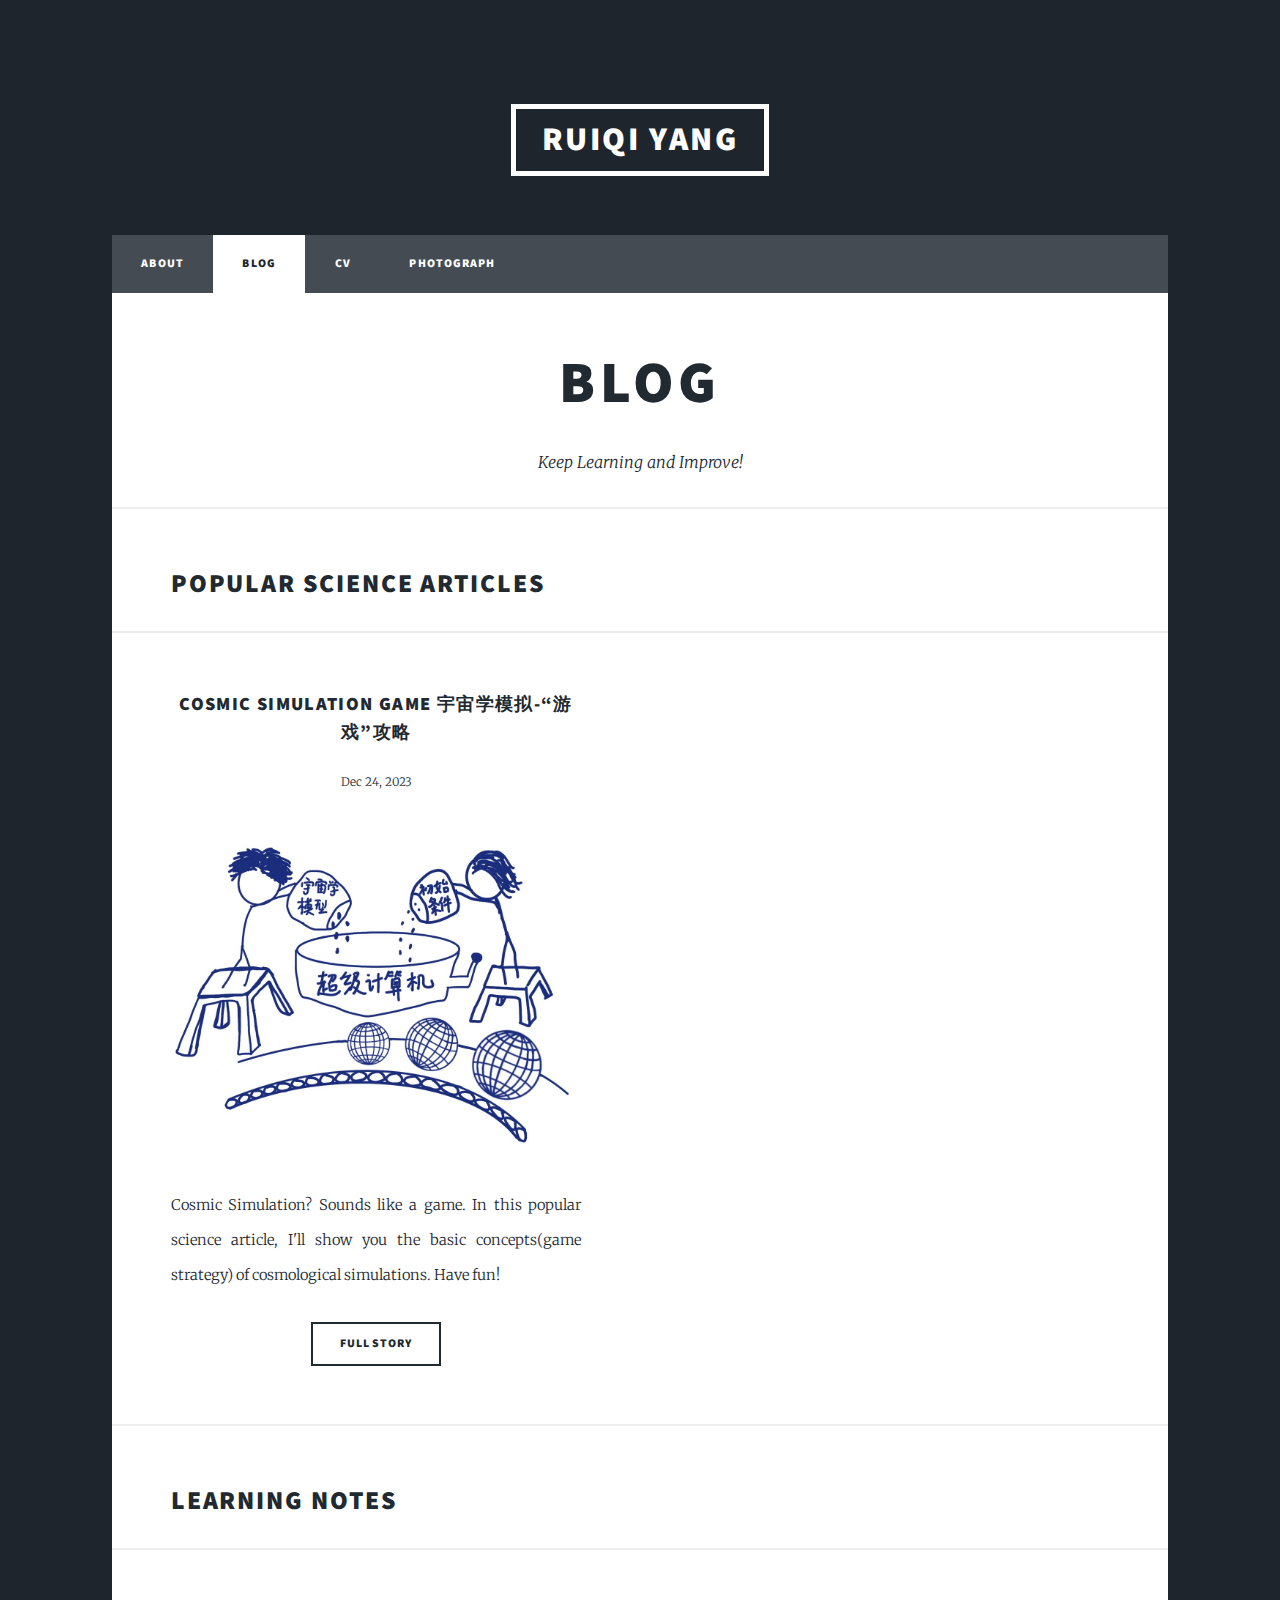
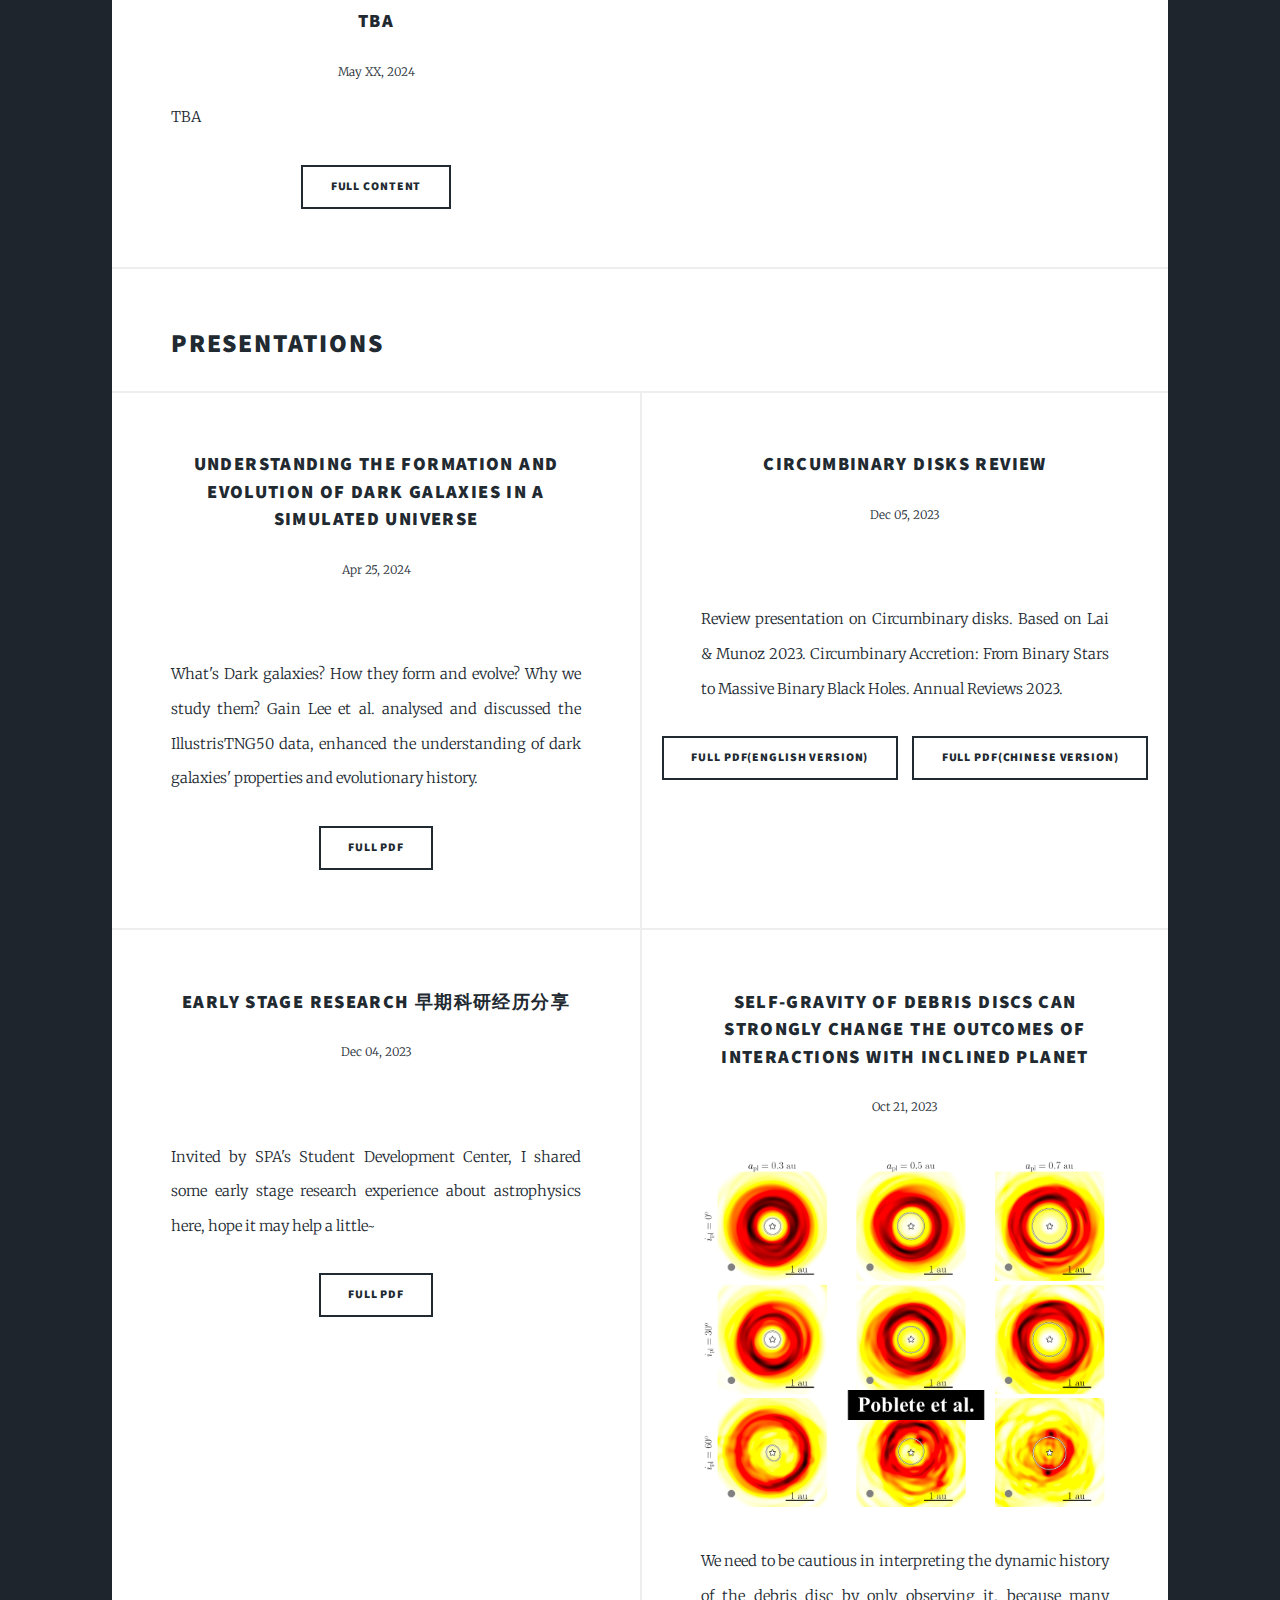
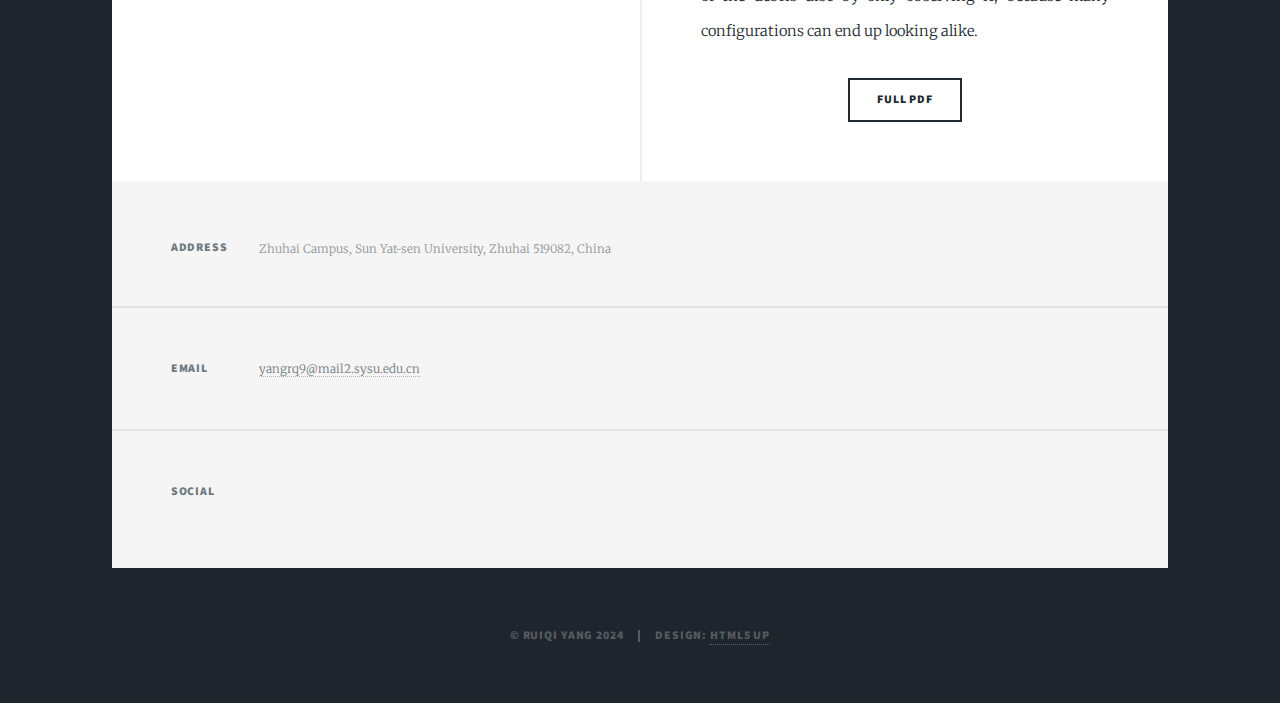
==== blog/blog.html @ 06afd593 "ok" ====
<!DOCTYPE HTML>
<!--
	Massively by HTML5 UP
	html5up.net | @ajlkn
	Free for personal and commercial use under the CCA 3.0 license (html5up.net/license)
-->
<html>
	<head>
		<title>Blog - Ruiqi Yang</title>
		<meta charset="utf-8" />
		<meta name="viewport" content="width=device-width, initial-scale=1, user-scalable=no" />
		<link rel="stylesheet" href="../assets/css/main.css" />
		<noscript><link rel="stylesheet" href="../assets/css/noscript.css" /></noscript>
	</head>
	<body class="is-preload">

		<!-- Wrapper -->
			<div id="wrapper">

				<!-- Header -->
					<header id="header">
						<a href="../index.html" class="logo">Ruiqi Yang</a>
					</header>

				<!-- Nav -->
					<nav id="nav">
						<ul class="links">
							<li><a href="../index.html">About</a></li>
							<li class="active"><a href="../blog/blog.html">Blog</a></li>
							<li><a href="../CV/cv.html">CV</a></li>
							<li><a href="../Photograph/photograph.html">Photograph</a></li>
						</ul>
						<ul class="icons">
							<li><a href="mailto:yangrq9@mail2.sysu.edu.cn" class="icon brands"><span class="label">E-Mail</span><i class="far fa-envelope"></i></a></li>
							<li><a href="https://github.com/0RuiqiYang0" class="icon brands fa-github"><span class="label">GitHub</span></a></li>
						</ul>
					</nav>

				<!-- Main -->
					<div id="main">
						<!-- Post -->
							<header class="major">
								<h1>Blog</h1>
								<p>Keep Learning and Improve!</p>
							</header>

							<h2>Popular Science Articles</h2>
							<section class="posts">
								<article>
									<header>
										<h3><a href="Cosmic_simulation_game/cosmic_simulation_game.html">Cosmic Simulation Game 宇宙学模拟-“游戏”攻略</a></h3>
										<span class="date">Dec 24, 2023</span>
									</header>
									<a href="Cosmic_simulation_game/cosmic_simulation_game.html" class="image fit"><img src="../images/Galaxy.jpg" alt="" /></a>
									<p>Cosmic Simulation? Sounds like a game. In this popular science article, I'll show you the basic concepts(game strategy) of cosmological simulations. Have fun!</p>
									<ul class="actions special">
										<li><a href="Cosmic_simulation_game/cosmic_simulation_game.html" class="button">Full Story</a></li>
									</ul>
								</article>
							</section>

							<h2>Learning notes</h2>
								<section class="posts">
									<article>
										<header>
											<h3><a href="#">TBA</a></h3>
											<span class="date">May XX, 2024</span>
										</header>
<!--										<a href="#" class="image fit"><img src="../images/Galaxy.jpg" alt="" /></a>-->
										<p>TBA</p>
										<ul class="actions special">
											<li><a href="#" class="button">Full Content</a></li>
										</ul>
									</article>
								</section>

							<h2>Presentations</h2>
							<section class="posts">

								<article>
									<header>
										<h3><a href="Understanding_DG_in_simulation/Understanding the Formation and Evolution of
										 Dark Galaxies in a Simulated Universe.pdf">Understanding the Formation and Evolution of
										 Dark Galaxies in a Simulated Universe</a></h3>
										<span class="date">Apr 25, 2024</span>
									</header>
									<a href="Understanding_DG_in_simulation/Understanding the Formation and Evolution of
										 Dark Galaxies in a Simulated Universe.pdf" class="image fit"><img src="Understanding_DG_in_simulation/TNG50.jpg" alt="" /></a>
									<p>What's Dark galaxies? How they form and evolve? Why we study them? Gain Lee et al. analysed and discussed the IllustrisTNG50 data,
										enhanced the understanding of dark galaxies' properties and evolutionary history.</p>
									<ul class="actions special">
										<li><a href="Understanding_DG_in_simulation/Understanding the Formation and Evolution of
										 Dark Galaxies in a Simulated Universe.pdf" class="button">Full PDF</a></li>
									</ul>
								</article>

								<article>
									<header>
										<h3><a href="CBD_review/CBD_EN.pdf">Circumbinary disks review</a></h3>
										<span class="date">Dec 05, 2023</span>
									</header>
									<a href="CBD_review/CBD_EN.pdf" class="image fit"><img src="CBD_review/Lai_1.jpg" alt="" /></a>
									<p>Review presentation on Circumbinary disks. Based on Lai & Munoz 2023. Circumbinary Accretion:
										From Binary Stars to Massive Binary Black Holes. Annual Reviews 2023.</p>
									<ul class="actions special">
										<li><a href="CBD_review/CBD_EN.pdf" class="button">Full PDF(English version)</a></li>
										<li><a href="CBD_review/CBD_CN.pdf" class="button">Full PDF(Chinese version)</a></li>
									</ul>
								</article>

								<article>
									<header>
										<h3><a href="Early_stage_research/Early_stage_Research_CN.pdf">Early Stage Research 早期科研经历分享</a></h3>
										<span class="date">Dec 04, 2023</span>
									</header>
									<a href="Early_stage_research/Early_stage_Research_CN.pdf" class="image fit"><img src="../images/early_stage.jpg" alt="" /></a>
									<p>Invited by SPA's Student Development Center, I shared some early stage research experience about astrophysics here, hope it may help a little~</p>
									<ul class="actions special">
										<li><a href="Early_stage_research/Early_stage_Research_CN.pdf" class="button">Full PDF</a></li>
									</ul>
								</article>

								<article>
									<header>
										<h3><a href="Self_gravity_debris_disk/Self_gravity_debris_disk_Presentation.pdf">Self-gravity of debris discs can strongly change the outcomes of interactions with inclined planet</a></h3>
										<span class="date">Oct 21, 2023</span>
									</header>
									<a href="Self_gravity_debris_disk/Self_gravity_debris_disk_Presentation.pdf" class="image fit"><img src="../images/self_gravity.jpg" alt="" /></a>
									<p>We need to be cautious in interpreting the dynamic history of the debris disc by only observing it, because many configurations can end up looking alike.</p>
									<ul class="actions special">
										<li><a href="Self_gravity_debris_disk/Self_gravity_debris_disk_Presentation.pdf" class="button">Full PDF</a></li>
									</ul>
								</article>
							</section>
					</div>

				<!-- Footer -->
					<footer id="footer">
						<section class="split contact">
							<section class="alt">
								<h3>Address</h3>
								<p>Zhuhai Campus, Sun Yat-sen University, Zhuhai 519082, China</p>
							</section>
							<section>
								<h3>Email</h3>
								<p><a href="mailto:yangrq9@mail2.sysu.edu.cn">yangrq9@mail2.sysu.edu.cn</a></p>
							</section>
							<section>
								<h3>Social</h3>
								<ul class="icons alt">
									<li><a href="https://github.com/0RuiqiYang0" class="icon brands alt fa-github"><span class="label">GitHub</span></a></li>
								</ul>
							</section>
						</section>
					</footer>

				<!-- Copyright -->
					<div id="copyright">
						<ul><li>&copy; Ruiqi Yang 2024</li><li>Design: <a href="https://html5up.net">HTML5 UP</a></li></ul>
					</div>

			</div>

		<!-- Scripts -->
			<script src="../assets/js/jquery.min.js"></script>
			<script src="../assets/js/jquery.scrollex.min.js"></script>
			<script src="../assets/js/jquery.scrolly.min.js"></script>
			<script src="../assets/js/browser.min.js"></script>
			<script src="../assets/js/breakpoints.min.js"></script>
			<script src="../assets/js/util.js"></script>
			<script src="../assets/js/main.js"></script>

	</body>
</html>
---- assets/css/main.css ----
@import url(fontawesome-all.min.css);
@import url("https://fonts.googleapis.com/css?family=Merriweather:300,700,300italic,700italic|Source+Sans+Pro:900");

/*
	Massively by HTML5 UP
	html5up.net | @ajlkn
	Free for personal and commercial use under the CCA 3.0 license (html5up.net/license)
*/

html, body, div, span, applet, object,
iframe, h1, h2, h3, h4, h5, h6, p, blockquote,
pre, a, abbr, acronym, address, big, cite,
code, del, dfn, em, img, ins, kbd, q, s, samp,
small, strike, strong, sub, sup, tt, var, b,
u, i, center, dl, dt, dd, ol, ul, li, fieldset,
form, label, legend, table, caption, tbody,
tfoot, thead, tr, th, td, article, aside,
canvas, details, embed, figure, figcaption,
footer, header, hgroup, menu, nav, output, ruby,
section, summary, time, mark, audio, video {
	margin: 0;
	padding: 0;
	border: 0;
	font-size: 100%;
	font: inherit;
	vertical-align: baseline;}

article, aside, details, figcaption, figure,
footer, header, hgroup, menu, nav, section {
	display: block;}

body {
	line-height: 1;
}

ol, ul {
	list-style: none;
}

blockquote, q {
	quotes: none;
}

	blockquote:before, blockquote:after, q:before, q:after {
		content: '';
		content: none;
	}

table {
	border-collapse: collapse;
	border-spacing: 0;
}

body {
	-webkit-text-size-adjust: none;
}

mark {
	background-color: transparent;
	color: inherit;
}

input::-moz-focus-inner {
	border: 0;
	padding: 0;
}

input, select, textarea {
	-moz-appearance: none;
	-webkit-appearance: none;
	-ms-appearance: none;
	appearance: none;
}

/* Basic */

	@-ms-viewport {
		width: device-width;
	}

	body {
		-ms-overflow-style: scrollbar;
	}

	@media screen and (max-width: 480px) {

		html, body {
			min-width: 320px;
		}

	}

	html {
		box-sizing: border-box;
	}

	*, *:before, *:after {
		box-sizing: inherit;
	}

	body {
		background-color: #1e252d;
	}

		body.is-preload *, body.is-preload *:before, body.is-preload *:after {
			-moz-animation: none !important;
			-webkit-animation: none !important;
			-ms-animation: none !important;
			animation: none !important;
			-moz-transition: none !important;
			-webkit-transition: none !important;
			-ms-transition: none !important;
			transition: none !important;
		}

/* Type */

	html {
		font-size: 16pt;
	}

		@media screen and (max-width: 1680px) {

			html {
				font-size: 12pt;
			}

		}

		@media screen and (max-width: 1280px) {

			html {
				font-size: 11pt;
			}

		}

		@media screen and (max-width: 360px) {

			html {
				font-size: 10pt;
			}

		}

	body {
		color: #212931;
	}

	body, input, select, textarea {
		font-family: "Merriweather", Georgia, serif;
		font-weight: 300;
		font-size: 1rem;
		line-height: 2.375;
	}

	a {
		-moz-transition: color 0.2s ease-in-out, background-color 0.2s ease-in-out, border-color 0.2s ease-in-out, box-shadow 0.2s ease-in-out;
		-webkit-transition: color 0.2s ease-in-out, background-color 0.2s ease-in-out, border-color 0.2s ease-in-out, box-shadow 0.2s ease-in-out;
		-ms-transition: color 0.2s ease-in-out, background-color 0.2s ease-in-out, border-color 0.2s ease-in-out, box-shadow 0.2s ease-in-out;
		transition: color 0.2s ease-in-out, background-color 0.2s ease-in-out, border-color 0.2s ease-in-out, box-shadow 0.2s ease-in-out;
		border-bottom: dotted 1px;
		text-decoration: none;
	}

		a:hover {
			border-bottom-color: transparent;
		}

	strong, b {
		font-weight: 600;
	}

	em, i {
		font-style: italic;
	}

	p {
		text-align: justify;
		margin: 0 0 2rem 0;
	}

	h1, h2, h3, h4, h5, h6 {
		font-family: "Source Sans Pro", Helvetica, sans-serif;
		font-weight: 900;
		line-height: 1.5;
		letter-spacing: 0.075em;
		text-transform: uppercase;
		margin: 0 0 1rem 0;
	}

		h1 a, h2 a, h3 a, h4 a, h5 a, h6 a {
			border-bottom: 0;
			color: inherit;
			text-decoration: none;
		}

	h1 {
		font-size: 4rem;
		line-height: 1.1;
		margin: 0 0 2rem 0;
	}

	h2 {
		font-size: 1.75rem;
		line-height: 1.3;
		margin: 0 0 1.5rem 0;
	}

	h3 {
		font-size: 1.25rem;
		margin: 0 0 1.5rem 0;
	}

	h4 {
		font-size: 1rem;
	}

	h5 {
		font-size: 0.9rem;
	}

	h6 {
		font-size: 0.8rem;
	}

	sub {
		font-size: 0.8rem;
		position: relative;
		top: 0.5rem;
	}

	sup {
		font-size: 0.8rem;
		position: relative;
		top: -0.5rem;
	}

	blockquote {
		border-left: solid 4px;
		font-style: italic;
		margin: 0 0 2rem 0;
		padding: 0.5rem 0 0.5rem 2rem;
	}

	code {
		border: solid 2px;
		font-family: "Courier New", monospace;
		font-size: 0.9rem;
		margin: 0 0.25rem;
		padding: 0.25rem 0.65rem;
	}

	pre {
		-webkit-overflow-scrolling: touch;
		font-family: "Courier New", monospace;
		font-size: 0.9rem;
		margin: 0 0 2rem 0;
	}

		pre code {
			display: block;
			line-height: 1.75;
			padding: 1rem 1.5rem;
			overflow-x: auto;
		}

	hr {
		border: 0;
		border-bottom: solid 2px;
		margin: 3rem 0;
	}

		hr.major {
			margin: 5rem 0;
		}

	.align-left {
		text-align: left;
	}

	.align-center {
		text-align: center;
	}

	.align-right {
		text-align: right;
	}

	input, select, textarea {
		color: #212931;
	}

	a {
		color: #212931;
		border-bottom-color: rgba(33, 41, 49, 0.5);
	}

		a:hover {
			border-bottom-color: transparent;
			color: #18bfef !important;
		}

	strong, b {
		color: #212931;
	}

	h1, h2, h3, h4, h5, h6 {
		color: #212931;
	}

	blockquote {
		border-left-color: #eeeeee;
	}

	code {
		background: rgba(220, 220, 220, 0.25);
		border-color: #eeeeee;
	}

	hr {
		border-bottom-color: #eeeeee;
	}

/* Row */

	.row {
		display: flex;
		flex-wrap: wrap;
		box-sizing: border-box;
		align-items: stretch;
	}

		.row > * {
			box-sizing: border-box;
		}

		.row.gtr-uniform > * > :last-child {
			margin-bottom: 0;
		}

		.row.aln-left {
			justify-content: flex-start;
		}

		.row.aln-center {
			justify-content: center;
		}

		.row.aln-right {
			justify-content: flex-end;
		}

		.row.aln-top {
			align-items: flex-start;
		}

		.row.aln-middle {
			align-items: center;
		}

		.row.aln-bottom {
			align-items: flex-end;
		}

		.row > .imp {
			order: -1;
		}

		.row > .col-1 {
			width: 8.33333%;
		}

		.row > .off-1 {
			margin-left: 8.33333%;
		}

		.row > .col-2 {
			width: 16.66667%;
		}

		.row > .off-2 {
			margin-left: 16.66667%;
		}

		.row > .col-3 {
			width: 25%;
		}

		.row > .off-3 {
			margin-left: 25%;
		}

		.row > .col-4 {
			width: 33.33333%;
		}

		.row > .off-4 {
			margin-left: 33.33333%;
		}

		.row > .col-5 {
			width: 41.66667%;
		}

		.row > .off-5 {
			margin-left: 41.66667%;
		}

		.row > .col-6 {
			width: 50%;
		}

		.row > .off-6 {
			margin-left: 50%;
		}

		.row > .col-7 {
			width: 58.33333%;
		}

		.row > .off-7 {
			margin-left: 58.33333%;
		}

		.row > .col-8 {
			width: 66.66667%;
		}

		.row > .off-8 {
			margin-left: 66.66667%;
		}

		.row > .col-9 {
			width: 75%;
		}

		.row > .off-9 {
			margin-left: 75%;
		}

		.row > .col-10 {
			width: 83.33333%;
		}

		.row > .off-10 {
			margin-left: 83.33333%;
		}

		.row > .col-11 {
			width: 91.66667%;
		}

		.row > .off-11 {
			margin-left: 91.66667%;
		}

		.row > .col-12 {
			width: 100%;
		}

		.row > .off-12 {
			margin-left: 100%;
		}

		.row.gtr-0 {
			margin-top: 0;
			margin-left: 0rem;
		}

			.row.gtr-0 > * {
				padding: 0 0 0 0rem;
			}

			.row.gtr-0.gtr-uniform {
				margin-top: 0rem;
			}

				.row.gtr-0.gtr-uniform > * {
					padding-top: 0rem;
				}

		.row.gtr-25 {
			margin-top: 0;
			margin-left: -0.375rem;
		}

			.row.gtr-25 > * {
				padding: 0 0 0 0.375rem;
			}

			.row.gtr-25.gtr-uniform {
				margin-top: -0.375rem;
			}

				.row.gtr-25.gtr-uniform > * {
					padding-top: 0.375rem;
				}

		.row.gtr-50 {
			margin-top: 0;
			margin-left: -0.75rem;
		}

			.row.gtr-50 > * {
				padding: 0 0 0 0.75rem;
			}

			.row.gtr-50.gtr-uniform {
				margin-top: -0.75rem;
			}

				.row.gtr-50.gtr-uniform > * {
					padding-top: 0.75rem;
				}

		.row {
			margin-top: 0;
			margin-left: -1.5rem;
		}

			.row > * {
				padding: 0 0 0 1.5rem;
			}

			.row.gtr-uniform {
				margin-top: -1.5rem;
			}

				.row.gtr-uniform > * {
					padding-top: 1.5rem;
				}

		.row.gtr-150 {
			margin-top: 0;
			margin-left: -2.25rem;
		}

			.row.gtr-150 > * {
				padding: 0 0 0 2.25rem;
			}

			.row.gtr-150.gtr-uniform {
				margin-top: -2.25rem;
			}

				.row.gtr-150.gtr-uniform > * {
					padding-top: 2.25rem;
				}

		.row.gtr-200 {
			margin-top: 0;
			margin-left: -3rem;
		}

			.row.gtr-200 > * {
				padding: 0 0 0 3rem;
			}

			.row.gtr-200.gtr-uniform {
				margin-top: -3rem;
			}

				.row.gtr-200.gtr-uniform > * {
					padding-top: 3rem;
				}

		@media screen and (max-width: 1680px) {

			.row {
				display: flex;
				flex-wrap: wrap;
				box-sizing: border-box;
				align-items: stretch;
			}

				.row > * {
					box-sizing: border-box;
				}

				.row.gtr-uniform > * > :last-child {
					margin-bottom: 0;
				}

				.row.aln-left {
					justify-content: flex-start;
				}

				.row.aln-center {
					justify-content: center;
				}

				.row.aln-right {
					justify-content: flex-end;
				}

				.row.aln-top {
					align-items: flex-start;
				}

				.row.aln-middle {
					align-items: center;
				}

				.row.aln-bottom {
					align-items: flex-end;
				}

				.row > .imp-xlarge {
					order: -1;
				}

				.row > .col-1-xlarge {
					width: 8.33333%;
				}

				.row > .off-1-xlarge {
					margin-left: 8.33333%;
				}

				.row > .col-2-xlarge {
					width: 16.66667%;
				}

				.row > .off-2-xlarge {
					margin-left: 16.66667%;
				}

				.row > .col-3-xlarge {
					width: 25%;
				}

				.row > .off-3-xlarge {
					margin-left: 25%;
				}

				.row > .col-4-xlarge {
					width: 33.33333%;
				}

				.row > .off-4-xlarge {
					margin-left: 33.33333%;
				}

				.row > .col-5-xlarge {
					width: 41.66667%;
				}

				.row > .off-5-xlarge {
					margin-left: 41.66667%;
				}

				.row > .col-6-xlarge {
					width: 50%;
				}

				.row > .off-6-xlarge {
					margin-left: 50%;
				}

				.row > .col-7-xlarge {
					width: 58.33333%;
				}

				.row > .off-7-xlarge {
					margin-left: 58.33333%;
				}

				.row > .col-8-xlarge {
					width: 66.66667%;
				}

				.row > .off-8-xlarge {
					margin-left: 66.66667%;
				}

				.row > .col-9-xlarge {
					width: 75%;
				}

				.row > .off-9-xlarge {
					margin-left: 75%;
				}

				.row > .col-10-xlarge {
					width: 83.33333%;
				}

				.row > .off-10-xlarge {
					margin-left: 83.33333%;
				}

				.row > .col-11-xlarge {
					width: 91.66667%;
				}

				.row > .off-11-xlarge {
					margin-left: 91.66667%;
				}

				.row > .col-12-xlarge {
					width: 100%;
				}

				.row > .off-12-xlarge {
					margin-left: 100%;
				}

				.row.gtr-0 {
					margin-top: 0;
					margin-left: 0rem;
				}

					.row.gtr-0 > * {
						padding: 0 0 0 0rem;
					}

					.row.gtr-0.gtr-uniform {
						margin-top: 0rem;
					}

						.row.gtr-0.gtr-uniform > * {
							padding-top: 0rem;
						}

				.row.gtr-25 {
					margin-top: 0;
					margin-left: -0.375rem;
				}

					.row.gtr-25 > * {
						padding: 0 0 0 0.375rem;
					}

					.row.gtr-25.gtr-uniform {
						margin-top: -0.375rem;
					}

						.row.gtr-25.gtr-uniform > * {
							padding-top: 0.375rem;
						}

				.row.gtr-50 {
					margin-top: 0;
					margin-left: -0.75rem;
				}

					.row.gtr-50 > * {
						padding: 0 0 0 0.75rem;
					}

					.row.gtr-50.gtr-uniform {
						margin-top: -0.75rem;
					}

						.row.gtr-50.gtr-uniform > * {
							padding-top: 0.75rem;
						}

				.row {
					margin-top: 0;
					margin-left: -1.5rem;
				}

					.row > * {
						padding: 0 0 0 1.5rem;
					}

					.row.gtr-uniform {
						margin-top: -1.5rem;
					}

						.row.gtr-uniform > * {
							padding-top: 1.5rem;
						}

				.row.gtr-150 {
					margin-top: 0;
					margin-left: -2.25rem;
				}

					.row.gtr-150 > * {
						padding: 0 0 0 2.25rem;
					}

					.row.gtr-150.gtr-uniform {
						margin-top: -2.25rem;
					}

						.row.gtr-150.gtr-uniform > * {
							padding-top: 2.25rem;
						}

				.row.gtr-200 {
					margin-top: 0;
					margin-left: -3rem;
				}

					.row.gtr-200 > * {
						padding: 0 0 0 3rem;
					}

					.row.gtr-200.gtr-uniform {
						margin-top: -3rem;
					}

						.row.gtr-200.gtr-uniform > * {
							padding-top: 3rem;
						}

		}

		@media screen and (max-width: 1280px) {

			.row {
				display: flex;
				flex-wrap: wrap;
				box-sizing: border-box;
				align-items: stretch;
			}

				.row > * {
					box-sizing: border-box;
				}

				.row.gtr-uniform > * > :last-child {
					margin-bottom: 0;
				}

				.row.aln-left {
					justify-content: flex-start;
				}

				.row.aln-center {
					justify-content: center;
				}

				.row.aln-right {
					justify-content: flex-end;
				}

				.row.aln-top {
					align-items: flex-start;
				}

				.row.aln-middle {
					align-items: center;
				}

				.row.aln-bottom {
					align-items: flex-end;
				}

				.row > .imp-large {
					order: -1;
				}

				.row > .col-1-large {
					width: 8.33333%;
				}

				.row > .off-1-large {
					margin-left: 8.33333%;
				}

				.row > .col-2-large {
					width: 16.66667%;
				}

				.row > .off-2-large {
					margin-left: 16.66667%;
				}

				.row > .col-3-large {
					width: 25%;
				}

				.row > .off-3-large {
					margin-left: 25%;
				}

				.row > .col-4-large {
					width: 33.33333%;
				}

				.row > .off-4-large {
					margin-left: 33.33333%;
				}

				.row > .col-5-large {
					width: 41.66667%;
				}

				.row > .off-5-large {
					margin-left: 41.66667%;
				}

				.row > .col-6-large {
					width: 50%;
				}

				.row > .off-6-large {
					margin-left: 50%;
				}

				.row > .col-7-large {
					width: 58.33333%;
				}

				.row > .off-7-large {
					margin-left: 58.33333%;
				}

				.row > .col-8-large {
					width: 66.66667%;
				}

				.row > .off-8-large {
					margin-left: 66.66667%;
				}

				.row > .col-9-large {
					width: 75%;
				}

				.row > .off-9-large {
					margin-left: 75%;
				}

				.row > .col-10-large {
					width: 83.33333%;
				}

				.row > .off-10-large {
					margin-left: 83.33333%;
				}

				.row > .col-11-large {
					width: 91.66667%;
				}

				.row > .off-11-large {
					margin-left: 91.66667%;
				}

				.row > .col-12-large {
					width: 100%;
				}

				.row > .off-12-large {
					margin-left: 100%;
				}

				.row.gtr-0 {
					margin-top: 0;
					margin-left: 0rem;
				}

					.row.gtr-0 > * {
						padding: 0 0 0 0rem;
					}

					.row.gtr-0.gtr-uniform {
						margin-top: 0rem;
					}

						.row.gtr-0.gtr-uniform > * {
							padding-top: 0rem;
						}

				.row.gtr-25 {
					margin-top: 0;
					margin-left: -0.375rem;
				}

					.row.gtr-25 > * {
						padding: 0 0 0 0.375rem;
					}

					.row.gtr-25.gtr-uniform {
						margin-top: -0.375rem;
					}

						.row.gtr-25.gtr-uniform > * {
							padding-top: 0.375rem;
						}

				.row.gtr-50 {
					margin-top: 0;
					margin-left: -0.75rem;
				}

					.row.gtr-50 > * {
						padding: 0 0 0 0.75rem;
					}

					.row.gtr-50.gtr-uniform {
						margin-top: -0.75rem;
					}

						.row.gtr-50.gtr-uniform > * {
							padding-top: 0.75rem;
						}

				.row {
					margin-top: 0;
					margin-left: -1.5rem;
				}

					.row > * {
						padding: 0 0 0 1.5rem;
					}

					.row.gtr-uniform {
						margin-top: -1.5rem;
					}

						.row.gtr-uniform > * {
							padding-top: 1.5rem;
						}

				.row.gtr-150 {
					margin-top: 0;
					margin-left: -2.25rem;
				}

					.row.gtr-150 > * {
						padding: 0 0 0 2.25rem;
					}

					.row.gtr-150.gtr-uniform {
						margin-top: -2.25rem;
					}

						.row.gtr-150.gtr-uniform > * {
							padding-top: 2.25rem;
						}

				.row.gtr-200 {
					margin-top: 0;
					margin-left: -3rem;
				}

					.row.gtr-200 > * {
						padding: 0 0 0 3rem;
					}

					.row.gtr-200.gtr-uniform {
						margin-top: -3rem;
					}

						.row.gtr-200.gtr-uniform > * {
							padding-top: 3rem;
						}

		}

		@media screen and (max-width: 980px) {

			.row {
				display: flex;
				flex-wrap: wrap;
				box-sizing: border-box;
				align-items: stretch;
			}

				.row > * {
					box-sizing: border-box;
				}

				.row.gtr-uniform > * > :last-child {
					margin-bottom: 0;
				}

				.row.aln-left {
					justify-content: flex-start;
				}

				.row.aln-center {
					justify-content: center;
				}

				.row.aln-right {
					justify-content: flex-end;
				}

				.row.aln-top {
					align-items: flex-start;
				}

				.row.aln-middle {
					align-items: center;
				}

				.row.aln-bottom {
					align-items: flex-end;
				}

				.row > .imp-medium {
					order: -1;
				}

				.row > .col-1-medium {
					width: 8.33333%;
				}

				.row > .off-1-medium {
					margin-left: 8.33333%;
				}

				.row > .col-2-medium {
					width: 16.66667%;
				}

				.row > .off-2-medium {
					margin-left: 16.66667%;
				}

				.row > .col-3-medium {
					width: 25%;
				}

				.row > .off-3-medium {
					margin-left: 25%;
				}

				.row > .col-4-medium {
					width: 33.33333%;
				}

				.row > .off-4-medium {
					margin-left: 33.33333%;
				}

				.row > .col-5-medium {
					width: 41.66667%;
				}

				.row > .off-5-medium {
					margin-left: 41.66667%;
				}

				.row > .col-6-medium {
					width: 50%;
				}

				.row > .off-6-medium {
					margin-left: 50%;
				}

				.row > .col-7-medium {
					width: 58.33333%;
				}

				.row > .off-7-medium {
					margin-left: 58.33333%;
				}

				.row > .col-8-medium {
					width: 66.66667%;
				}

				.row > .off-8-medium {
					margin-left: 66.66667%;
				}

				.row > .col-9-medium {
					width: 75%;
				}

				.row > .off-9-medium {
					margin-left: 75%;
				}

				.row > .col-10-medium {
					width: 83.33333%;
				}

				.row > .off-10-medium {
					margin-left: 83.33333%;
				}

				.row > .col-11-medium {
					width: 91.66667%;
				}

				.row > .off-11-medium {
					margin-left: 91.66667%;
				}

				.row > .col-12-medium {
					width: 100%;
				}

				.row > .off-12-medium {
					margin-left: 100%;
				}

				.row.gtr-0 {
					margin-top: 0;
					margin-left: 0rem;
				}

					.row.gtr-0 > * {
						padding: 0 0 0 0rem;
					}

					.row.gtr-0.gtr-uniform {
						margin-top: 0rem;
					}

						.row.gtr-0.gtr-uniform > * {
							padding-top: 0rem;
						}

				.row.gtr-25 {
					margin-top: 0;
					margin-left: -0.375rem;
				}

					.row.gtr-25 > * {
						padding: 0 0 0 0.375rem;
					}

					.row.gtr-25.gtr-uniform {
						margin-top: -0.375rem;
					}

						.row.gtr-25.gtr-uniform > * {
							padding-top: 0.375rem;
						}

				.row.gtr-50 {
					margin-top: 0;
					margin-left: -0.75rem;
				}

					.row.gtr-50 > * {
						padding: 0 0 0 0.75rem;
					}

					.row.gtr-50.gtr-uniform {
						margin-top: -0.75rem;
					}

						.row.gtr-50.gtr-uniform > * {
							padding-top: 0.75rem;
						}

				.row {
					margin-top: 0;
					margin-left: -1.5rem;
				}

					.row > * {
						padding: 0 0 0 1.5rem;
					}

					.row.gtr-uniform {
						margin-top: -1.5rem;
					}

						.row.gtr-uniform > * {
							padding-top: 1.5rem;
						}

				.row.gtr-150 {
					margin-top: 0;
					margin-left: -2.25rem;
				}

					.row.gtr-150 > * {
						padding: 0 0 0 2.25rem;
					}

					.row.gtr-150.gtr-uniform {
						margin-top: -2.25rem;
					}

						.row.gtr-150.gtr-uniform > * {
							padding-top: 2.25rem;
						}

				.row.gtr-200 {
					margin-top: 0;
					margin-left: -3rem;
				}

					.row.gtr-200 > * {
						padding: 0 0 0 3rem;
					}

					.row.gtr-200.gtr-uniform {
						margin-top: -3rem;
					}

						.row.gtr-200.gtr-uniform > * {
							padding-top: 3rem;
						}

		}

		@media screen and (max-width: 736px) {

			.row {
				display: flex;
				flex-wrap: wrap;
				box-sizing: border-box;
				align-items: stretch;
			}

				.row > * {
					box-sizing: border-box;
				}

				.row.gtr-uniform > * > :last-child {
					margin-bottom: 0;
				}

				.row.aln-left {
					justify-content: flex-start;
				}

				.row.aln-center {
					justify-content: center;
				}

				.row.aln-right {
					justify-content: flex-end;
				}

				.row.aln-top {
					align-items: flex-start;
				}

				.row.aln-middle {
					align-items: center;
				}

				.row.aln-bottom {
					align-items: flex-end;
				}

				.row > .imp-small {
					order: -1;
				}

				.row > .col-1-small {
					width: 8.33333%;
				}

				.row > .off-1-small {
					margin-left: 8.33333%;
				}

				.row > .col-2-small {
					width: 16.66667%;
				}

				.row > .off-2-small {
					margin-left: 16.66667%;
				}

				.row > .col-3-small {
					width: 25%;
				}

				.row > .off-3-small {
					margin-left: 25%;
				}

				.row > .col-4-small {
					width: 33.33333%;
				}

				.row > .off-4-small {
					margin-left: 33.33333%;
				}

				.row > .col-5-small {
					width: 41.66667%;
				}

				.row > .off-5-small {
					margin-left: 41.66667%;
				}

				.row > .col-6-small {
					width: 50%;
				}

				.row > .off-6-small {
					margin-left: 50%;
				}

				.row > .col-7-small {
					width: 58.33333%;
				}

				.row > .off-7-small {
					margin-left: 58.33333%;
				}

				.row > .col-8-small {
					width: 66.66667%;
				}

				.row > .off-8-small {
					margin-left: 66.66667%;
				}

				.row > .col-9-small {
					width: 75%;
				}

				.row > .off-9-small {
					margin-left: 75%;
				}

				.row > .col-10-small {
					width: 83.33333%;
				}

				.row > .off-10-small {
					margin-left: 83.33333%;
				}

				.row > .col-11-small {
					width: 91.66667%;
				}

				.row > .off-11-small {
					margin-left: 91.66667%;
				}

				.row > .col-12-small {
					width: 100%;
				}

				.row > .off-12-small {
					margin-left: 100%;
				}

				.row.gtr-0 {
					margin-top: 0;
					margin-left: 0rem;
				}

					.row.gtr-0 > * {
						padding: 0 0 0 0rem;
					}

					.row.gtr-0.gtr-uniform {
						margin-top: 0rem;
					}

						.row.gtr-0.gtr-uniform > * {
							padding-top: 0rem;
						}

				.row.gtr-25 {
					margin-top: 0;
					margin-left: -0.375rem;
				}

					.row.gtr-25 > * {
						padding: 0 0 0 0.375rem;
					}

					.row.gtr-25.gtr-uniform {
						margin-top: -0.375rem;
					}

						.row.gtr-25.gtr-uniform > * {
							padding-top: 0.375rem;
						}

				.row.gtr-50 {
					margin-top: 0;
					margin-left: -0.75rem;
				}

					.row.gtr-50 > * {
						padding: 0 0 0 0.75rem;
					}

					.row.gtr-50.gtr-uniform {
						margin-top: -0.75rem;
					}

						.row.gtr-50.gtr-uniform > * {
							padding-top: 0.75rem;
						}

				.row {
					margin-top: 0;
					margin-left: -1.5rem;
				}

					.row > * {
						padding: 0 0 0 1.5rem;
					}

					.row.gtr-uniform {
						margin-top: -1.5rem;
					}

						.row.gtr-uniform > * {
							padding-top: 1.5rem;
						}

				.row.gtr-150 {
					margin-top: 0;
					margin-left: -2.25rem;
				}

					.row.gtr-150 > * {
						padding: 0 0 0 2.25rem;
					}

					.row.gtr-150.gtr-uniform {
						margin-top: -2.25rem;
					}

						.row.gtr-150.gtr-uniform > * {
							padding-top: 2.25rem;
						}

				.row.gtr-200 {
					margin-top: 0;
					margin-left: -3rem;
				}

					.row.gtr-200 > * {
						padding: 0 0 0 3rem;
					}

					.row.gtr-200.gtr-uniform {
						margin-top: -3rem;
					}

						.row.gtr-200.gtr-uniform > * {
							padding-top: 3rem;
						}

		}

		@media screen and (max-width: 480px) {

			.row {
				display: flex;
				flex-wrap: wrap;
				box-sizing: border-box;
				align-items: stretch;
			}

				.row > * {
					box-sizing: border-box;
				}

				.row.gtr-uniform > * > :last-child {
					margin-bottom: 0;
				}

				.row.aln-left {
					justify-content: flex-start;
				}

				.row.aln-center {
					justify-content: center;
				}

				.row.aln-right {
					justify-content: flex-end;
				}

				.row.aln-top {
					align-items: flex-start;
				}

				.row.aln-middle {
					align-items: center;
				}

				.row.aln-bottom {
					align-items: flex-end;
				}

				.row > .imp-xsmall {
					order: -1;
				}

				.row > .col-1-xsmall {
					width: 8.33333%;
				}

				.row > .off-1-xsmall {
					margin-left: 8.33333%;
				}

				.row > .col-2-xsmall {
					width: 16.66667%;
				}

				.row > .off-2-xsmall {
					margin-left: 16.66667%;
				}

				.row > .col-3-xsmall {
					width: 25%;
				}

				.row > .off-3-xsmall {
					margin-left: 25%;
				}

				.row > .col-4-xsmall {
					width: 33.33333%;
				}

				.row > .off-4-xsmall {
					margin-left: 33.33333%;
				}

				.row > .col-5-xsmall {
					width: 41.66667%;
				}

				.row > .off-5-xsmall {
					margin-left: 41.66667%;
				}

				.row > .col-6-xsmall {
					width: 50%;
				}

				.row > .off-6-xsmall {
					margin-left: 50%;
				}

				.row > .col-7-xsmall {
					width: 58.33333%;
				}

				.row > .off-7-xsmall {
					margin-left: 58.33333%;
				}

				.row > .col-8-xsmall {
					width: 66.66667%;
				}

				.row > .off-8-xsmall {
					margin-left: 66.66667%;
				}

				.row > .col-9-xsmall {
					width: 75%;
				}

				.row > .off-9-xsmall {
					margin-left: 75%;
				}

				.row > .col-10-xsmall {
					width: 83.33333%;
				}

				.row > .off-10-xsmall {
					margin-left: 83.33333%;
				}

				.row > .col-11-xsmall {
					width: 91.66667%;
				}

				.row > .off-11-xsmall {
					margin-left: 91.66667%;
				}

				.row > .col-12-xsmall {
					width: 100%;
				}

				.row > .off-12-xsmall {
					margin-left: 100%;
				}

				.row.gtr-0 {
					margin-top: 0;
					margin-left: 0rem;
				}

					.row.gtr-0 > * {
						padding: 0 0 0 0rem;
					}

					.row.gtr-0.gtr-uniform {
						margin-top: 0rem;
					}

						.row.gtr-0.gtr-uniform > * {
							padding-top: 0rem;
						}

				.row.gtr-25 {
					margin-top: 0;
					margin-left: -0.375rem;
				}

					.row.gtr-25 > * {
						padding: 0 0 0 0.375rem;
					}

					.row.gtr-25.gtr-uniform {
						margin-top: -0.375rem;
					}

						.row.gtr-25.gtr-uniform > * {
							padding-top: 0.375rem;
						}

				.row.gtr-50 {
					margin-top: 0;
					margin-left: -0.75rem;
				}

					.row.gtr-50 > * {
						padding: 0 0 0 0.75rem;
					}

					.row.gtr-50.gtr-uniform {
						margin-top: -0.75rem;
					}

						.row.gtr-50.gtr-uniform > * {
							padding-top: 0.75rem;
						}

				.row {
					margin-top: 0;
					margin-left: -1.5rem;
				}

					.row > * {
						padding: 0 0 0 1.5rem;
					}

					.row.gtr-uniform {
						margin-top: -1.5rem;
					}

						.row.gtr-uniform > * {
							padding-top: 1.5rem;
						}

				.row.gtr-150 {
					margin-top: 0;
					margin-left: -2.25rem;
				}

					.row.gtr-150 > * {
						padding: 0 0 0 2.25rem;
					}

					.row.gtr-150.gtr-uniform {
						margin-top: -2.25rem;
					}

						.row.gtr-150.gtr-uniform > * {
							padding-top: 2.25rem;
						}

				.row.gtr-200 {
					margin-top: 0;
					margin-left: -3rem;
				}

					.row.gtr-200 > * {
						padding: 0 0 0 3rem;
					}

					.row.gtr-200.gtr-uniform {
						margin-top: -3rem;
					}

						.row.gtr-200.gtr-uniform > * {
							padding-top: 3rem;
						}

		}

		@media screen and (max-width: 360px) {

			.row {
				display: flex;
				flex-wrap: wrap;
				box-sizing: border-box;
				align-items: stretch;
			}

				.row > * {
					box-sizing: border-box;
				}

				.row.gtr-uniform > * > :last-child {
					margin-bottom: 0;
				}

				.row.aln-left {
					justify-content: flex-start;
				}

				.row.aln-center {
					justify-content: center;
				}

				.row.aln-right {
					justify-content: flex-end;
				}

				.row.aln-top {
					align-items: flex-start;
				}

				.row.aln-middle {
					align-items: center;
				}

				.row.aln-bottom {
					align-items: flex-end;
				}

				.row > .imp-xxsmall {
					order: -1;
				}

				.row > .col-1-xxsmall {
					width: 8.33333%;
				}

				.row > .off-1-xxsmall {
					margin-left: 8.33333%;
				}

				.row > .col-2-xxsmall {
					width: 16.66667%;
				}

				.row > .off-2-xxsmall {
					margin-left: 16.66667%;
				}

				.row > .col-3-xxsmall {
					width: 25%;
				}

				.row > .off-3-xxsmall {
					margin-left: 25%;
				}

				.row > .col-4-xxsmall {
					width: 33.33333%;
				}

				.row > .off-4-xxsmall {
					margin-left: 33.33333%;
				}

				.row > .col-5-xxsmall {
					width: 41.66667%;
				}

				.row > .off-5-xxsmall {
					margin-left: 41.66667%;
				}

				.row > .col-6-xxsmall {
					width: 50%;
				}

				.row > .off-6-xxsmall {
					margin-left: 50%;
				}

				.row > .col-7-xxsmall {
					width: 58.33333%;
				}

				.row > .off-7-xxsmall {
					margin-left: 58.33333%;
				}

				.row > .col-8-xxsmall {
					width: 66.66667%;
				}

				.row > .off-8-xxsmall {
					margin-left: 66.66667%;
				}

				.row > .col-9-xxsmall {
					width: 75%;
				}

				.row > .off-9-xxsmall {
					margin-left: 75%;
				}

				.row > .col-10-xxsmall {
					width: 83.33333%;
				}

				.row > .off-10-xxsmall {
					margin-left: 83.33333%;
				}

				.row > .col-11-xxsmall {
					width: 91.66667%;
				}

				.row > .off-11-xxsmall {
					margin-left: 91.66667%;
				}

				.row > .col-12-xxsmall {
					width: 100%;
				}

				.row > .off-12-xxsmall {
					margin-left: 100%;
				}

				.row.gtr-0 {
					margin-top: 0;
					margin-left: 0rem;
				}

					.row.gtr-0 > * {
						padding: 0 0 0 0rem;
					}

					.row.gtr-0.gtr-uniform {
						margin-top: 0rem;
					}

						.row.gtr-0.gtr-uniform > * {
							padding-top: 0rem;
						}

				.row.gtr-25 {
					margin-top: 0;
					margin-left: -0.375rem;
				}

					.row.gtr-25 > * {
						padding: 0 0 0 0.375rem;
					}

					.row.gtr-25.gtr-uniform {
						margin-top: -0.375rem;
					}

						.row.gtr-25.gtr-uniform > * {
							padding-top: 0.375rem;
						}

				.row.gtr-50 {
					margin-top: 0;
					margin-left: -0.75rem;
				}

					.row.gtr-50 > * {
						padding: 0 0 0 0.75rem;
					}

					.row.gtr-50.gtr-uniform {
						margin-top: -0.75rem;
					}

						.row.gtr-50.gtr-uniform > * {
							padding-top: 0.75rem;
						}

				.row {
					margin-top: 0;
					margin-left: -1.5rem;
				}

					.row > * {
						padding: 0 0 0 1.5rem;
					}

					.row.gtr-uniform {
						margin-top: -1.5rem;
					}

						.row.gtr-uniform > * {
							padding-top: 1.5rem;
						}

				.row.gtr-150 {
					margin-top: 0;
					margin-left: -2.25rem;
				}

					.row.gtr-150 > * {
						padding: 0 0 0 2.25rem;
					}

					.row.gtr-150.gtr-uniform {
						margin-top: -2.25rem;
					}

						.row.gtr-150.gtr-uniform > * {
							padding-top: 2.25rem;
						}

				.row.gtr-200 {
					margin-top: 0;
					margin-left: -3rem;
				}

					.row.gtr-200 > * {
						padding: 0 0 0 3rem;
					}

					.row.gtr-200.gtr-uniform {
						margin-top: -3rem;
					}

						.row.gtr-200.gtr-uniform > * {
							padding-top: 3rem;
						}

		}

/* Box */

	.box {
		border: solid 2px;
		margin-bottom: 2rem;
		padding: 1.5rem;
	}

		.box > :last-child,
		.box > :last-child > :last-child,
		.box > :last-child > :last-child > :last-child {
			margin-bottom: 0;
		}

		.box.alt {
			border: 0;
			border-radius: 0;
			padding: 0;
		}

	.box {
		border-color: #eeeeee;
	}

/* Button */

	input[type="submit"],
	input[type="reset"],
	input[type="button"],
	button,
	.button {
		-moz-appearance: none;
		-webkit-appearance: none;
		-ms-appearance: none;
		appearance: none;
		-moz-transition: background-color 0.2s ease-in-out, box-shadow 0.2s ease-in-out, color 0.2s ease-in-out;
		-webkit-transition: background-color 0.2s ease-in-out, box-shadow 0.2s ease-in-out, color 0.2s ease-in-out;
		-ms-transition: background-color 0.2s ease-in-out, box-shadow 0.2s ease-in-out, color 0.2s ease-in-out;
		transition: background-color 0.2s ease-in-out, box-shadow 0.2s ease-in-out, color 0.2s ease-in-out;
		border: 0;
		border-radius: 0;
		cursor: pointer;
		display: inline-block;
		font-family: "Source Sans Pro", Helvetica, sans-serif;
		font-size: 0.8rem;
		font-weight: 900;
		letter-spacing: 0.075em;
		height: 3rem;
		line-height: 3rem;
		padding: 0 2rem;
		text-align: center;
		text-decoration: none;
		text-transform: uppercase;
		white-space: nowrap;
	}

		input[type="submit"].icon:before,
		input[type="reset"].icon:before,
		input[type="button"].icon:before,
		button.icon:before,
		.button.icon:before {
			margin-right: 0.5rem;
		}

		input[type="submit"].icon.solo,
		input[type="reset"].icon.solo,
		input[type="button"].icon.solo,
		button.icon.solo,
		.button.icon.solo {
			position: relative;
			width: 4rem;
			height: 4rem;
			line-height: 4rem;
			border-radius: 4rem;
			text-indent: 4rem;
			overflow: hidden;
			padding: 0;
			white-space: nowrap;
		}

			input[type="submit"].icon.solo:before,
			input[type="reset"].icon.solo:before,
			input[type="button"].icon.solo:before,
			button.icon.solo:before,
			.button.icon.solo:before {
				position: absolute;
				display: block;
				top: 0;
				left: 0;
				width: inherit;
				height: inherit;
				line-height: inherit;
				font-size: 1.25rem;
				margin-right: 0;
				text-align: center;
				text-indent: 0;
			}

		input[type="submit"].fit,
		input[type="reset"].fit,
		input[type="button"].fit,
		button.fit,
		.button.fit {
			width: 100%;
		}

		input[type="submit"].small,
		input[type="reset"].small,
		input[type="button"].small,
		button.small,
		.button.small {
			font-size: 0.7rem;
			height: 2.5rem;
			line-height: 2.5rem;
			padding: 0 1.5rem;
		}

		input[type="submit"].large,
		input[type="reset"].large,
		input[type="button"].large,
		button.large,
		.button.large {
			font-size: 0.9rem;
			height: 3.5rem;
			line-height: 3.5rem;
			padding: 0 2.75rem;
		}

		@media screen and (max-width: 980px) {

			input[type="submit"],
			input[type="reset"],
			input[type="button"],
			button,
			.button {
				font-size: 0.9rem;
				height: 3.25rem;
				line-height: 3.25rem;
			}

				input[type="submit"].large,
				input[type="reset"].large,
				input[type="button"].large,
				button.large,
				.button.large {
					font-size: 1rem;
					height: 3.75rem;
					line-height: 3.75rem;
				}

		}

		input[type="submit"].disabled, input[type="submit"]:disabled,
		input[type="reset"].disabled,
		input[type="reset"]:disabled,
		input[type="button"].disabled,
		input[type="button"]:disabled,
		button.disabled,
		button:disabled,
		.button.disabled,
		.button:disabled {
			pointer-events: none;
			opacity: 0.25;
		}

	input[type="submit"],
	input[type="reset"],
	input[type="button"],
	button,
	.button {
		background-color: transparent;
		box-shadow: inset 0 0 0 2px #212931;
		color: #212931 !important;
	}

		input[type="submit"]:hover,
		input[type="reset"]:hover,
		input[type="button"]:hover,
		button:hover,
		.button:hover {
			box-shadow: inset 0 0 0 2px #18bfef;
			color: #18bfef !important;
		}

		input[type="submit"].primary,
		input[type="reset"].primary,
		input[type="button"].primary,
		button.primary,
		.button.primary {
			background-color: #212931;
			box-shadow: none;
			color: #ffffff !important;
		}

			input[type="submit"].primary:hover,
			input[type="reset"].primary:hover,
			input[type="button"].primary:hover,
			button.primary:hover,
			.button.primary:hover {
				background-color: #18bfef;
			}

/* Form */

	form {
		margin: 0 0 2rem 0;
	}

		form > :last-child {
			margin-bottom: 0;
		}

		form > .fields {
			display: -moz-flex;
			display: -webkit-flex;
			display: -ms-flex;
			display: flex;
			-moz-flex-wrap: wrap;
			-webkit-flex-wrap: wrap;
			-ms-flex-wrap: wrap;
			flex-wrap: wrap;
			width: calc(100% + 3rem);
			margin: -1.5rem 0 2rem -1.5rem;
		}

			form > .fields > .field {
				-moz-flex-grow: 0;
				-webkit-flex-grow: 0;
				-ms-flex-grow: 0;
				flex-grow: 0;
				-moz-flex-shrink: 0;
				-webkit-flex-shrink: 0;
				-ms-flex-shrink: 0;
				flex-shrink: 0;
				padding: 1.5rem 0 0 1.5rem;
				width: calc(100% - 1.5rem);
			}

				form > .fields > .field.half {
					width: calc(50% - 0.75rem);
				}

				form > .fields > .field.third {
					width: calc(100%/3 - 0.5rem);
				}

				form > .fields > .field.quarter {
					width: calc(25% - 0.375rem);
				}

		@media screen and (max-width: 480px) {

			form > .fields {
				width: calc(100% + 3rem);
				margin: -1.5rem 0 2rem -1.5rem;
			}

				form > .fields > .field {
					padding: 1.5rem 0 0 1.5rem;
					width: calc(100% - 1.5rem);
				}

					form > .fields > .field.half {
						width: calc(100% - 1.5rem);
					}

					form > .fields > .field.third {
						width: calc(100% - 1.5rem);
					}

					form > .fields > .field.quarter {
						width: calc(100% - 1.5rem);
					}

		}

	label {
		display: block;
		font-family: "Source Sans Pro", Helvetica, sans-serif;
		font-weight: 900;
		line-height: 1.5;
		letter-spacing: 0.075em;
		font-size: 0.8rem;
		text-transform: uppercase;
		margin: 0 0 0.75rem 0;
	}

		@media screen and (max-width: 980px) {

			label {
				font-size: 0.9rem;
			}

		}

	input[type="text"],
	input[type="password"],
	input[type="email"],
	select,
	textarea {
		-moz-appearance: none;
		-webkit-appearance: none;
		-ms-appearance: none;
		appearance: none;
		background: transparent;
		border-radius: 0;
		border: solid 2px;
		color: inherit;
		display: block;
		outline: 0;
		padding: 0 1rem;
		text-decoration: none;
		width: 100%;
	}

		input[type="text"]:invalid,
		input[type="password"]:invalid,
		input[type="email"]:invalid,
		select:invalid,
		textarea:invalid {
			box-shadow: none;
		}

	select {
		background-size: 1.25rem;
		background-repeat: no-repeat;
		background-position: calc(100% - 1rem) center;
		height: 3rem;
		padding-right: 3rem;
		text-overflow: ellipsis;
	}

		select:focus::-ms-value {
			background-color: transparent;
		}

		select::-ms-expand {
			display: none;
		}

	input[type="text"],
	input[type="password"],
	input[type="email"],
	select {
		height: 3rem;
	}

	textarea {
		padding: 0.75rem 1rem;
	}

	input[type="checkbox"],
	input[type="radio"] {
		-moz-appearance: none;
		-webkit-appearance: none;
		-ms-appearance: none;
		appearance: none;
		display: block;
		float: left;
		margin-right: -2rem;
		opacity: 0;
		width: 1rem;
		z-index: -1;
	}

		input[type="checkbox"] + label,
		input[type="radio"] + label {
			text-decoration: none;
			cursor: pointer;
			display: inline-block;
			font-size: 1rem;
			letter-spacing: 0;
			font-family: "Merriweather", Georgia, serif;
			text-transform: none;
			font-weight: 300;
			padding-left: 2.8rem;
			padding-right: 1rem;
			position: relative;
		}

			input[type="checkbox"] + label:before,
			input[type="radio"] + label:before {
				-moz-osx-font-smoothing: grayscale;
				-webkit-font-smoothing: antialiased;
				display: inline-block;
				font-style: normal;
				font-variant: normal;
				text-rendering: auto;
				line-height: 1;
				text-transform: none !important;
				font-family: 'Font Awesome 5 Free';
				font-weight: 900;
			}

			input[type="checkbox"] + label:before,
			input[type="radio"] + label:before {
				border-radius: 0;
				border: solid 2px;
				content: '';
				display: inline-block;
				font-size: 0.8rem;
				height: 1.8rem;
				left: 0;
				line-height: 1.65rem;
				position: absolute;
				text-align: center;
				top: -0.125rem;
				width: 1.8rem;
			}

		input[type="checkbox"]:checked + label:before,
		input[type="radio"]:checked + label:before {
			content: '\f00c';
		}

	input[type="checkbox"] + label:before {
		border-radius: 0;
	}

	input[type="radio"] + label:before {
		border-radius: 100%;
	}

	::-webkit-input-placeholder {
		opacity: 1.0;
	}

	:-moz-placeholder {
		opacity: 1.0;
	}

	::-moz-placeholder {
		opacity: 1.0;
	}

	:-ms-input-placeholder {
		opacity: 1.0;
	}

	label {
		color: #212931;
	}

	input[type="text"],
	input[type="password"],
	input[type="email"],
	select,
	textarea {
		border-color: #eeeeee;
	}

		input[type="text"]:focus,
		input[type="password"]:focus,
		input[type="email"]:focus,
		select:focus,
		textarea:focus {
			border-color: #18bfef;
		}

	select {
		background-image: url("data:image/svg+xml;charset=utf8,%3Csvg xmlns='http://www.w3.org/2000/svg' width='40' height='40' preserveAspectRatio='none' viewBox='0 0 40 40'%3E%3Cpath d='M9.4,12.3l10.4,10.4l10.4-10.4c0.2-0.2,0.5-0.4,0.9-0.4c0.3,0,0.6,0.1,0.9,0.4l3.3,3.3c0.2,0.2,0.4,0.5,0.4,0.9 c0,0.4-0.1,0.6-0.4,0.9L20.7,31.9c-0.2,0.2-0.5,0.4-0.9,0.4c-0.3,0-0.6-0.1-0.9-0.4L4.3,17.3c-0.2-0.2-0.4-0.5-0.4-0.9 c0-0.4,0.1-0.6,0.4-0.9l3.3-3.3c0.2-0.2,0.5-0.4,0.9-0.4S9.1,12.1,9.4,12.3z' fill='%23eeeeee' /%3E%3C/svg%3E");
	}

		select option {
			background-color: #ffffff;
			color: #212931;
		}

	.select-wrapper:before {
		color: #eeeeee;
	}

	input[type="checkbox"] + label,
	input[type="radio"] + label {
		color: #212931;
	}

		input[type="checkbox"] + label:before,
		input[type="radio"] + label:before {
			border-color: #eeeeee;
		}

	input[type="checkbox"]:checked + label:before,
	input[type="radio"]:checked + label:before {
		background-color: #212931;
		border-color: #212931;
		color: #ffffff;
	}

	input[type="checkbox"]:focus + label:before,
	input[type="radio"]:focus + label:before {
		border-color: #18bfef;
	}

	::-webkit-input-placeholder {
		color: #909498 !important;
	}

	:-moz-placeholder {
		color: #909498 !important;
	}

	::-moz-placeholder {
		color: #909498 !important;
	}

	:-ms-input-placeholder {
		color: #909498 !important;
	}

	.formerize-placeholder {
		color: #909498 !important;
	}

/* Icon */

	.icon {
		text-decoration: none;
		border-bottom: none;
		position: relative;
	}

		.icon:before {
			-moz-osx-font-smoothing: grayscale;
			-webkit-font-smoothing: antialiased;
			display: inline-block;
			font-style: normal;
			font-variant: normal;
			text-rendering: auto;
			line-height: 1;
			text-transform: none !important;
			font-family: 'Font Awesome 5 Free';
			font-weight: 400;
		}

		.icon > .label {
			display: none;
		}

		.icon:before {
			line-height: inherit;
		}

		.icon.solid:before {
			font-weight: 900;
		}

		.icon.brands:before {
			font-family: 'Font Awesome 5 Brands';
		}

/* Image */

	.image {
		border: 0;
		display: inline-block;
		position: relative;
	}

		.image img {
			display: block;
		}

		.image.left, .image.right {
			max-width: 40%;
		}

			.image.left img, .image.right img {
				width: 100%;
			}

		.image.left {
			float: left;
			margin: 0 2rem 2rem 0;
			top: 0.75rem;
		}

		.image.right {
			float: right;
			margin: 0 0 2rem 2rem;
			top: 0.75rem;
		}

		.image.fit {
			display: block;
			margin: 2.5rem 0;
			width: 100%;
		}

			.image.fit:first-child {
				margin-top: 0;
			}

			.image.fit img {
				width: 100%;
			}

		.image.main {
			display: block;
			margin: 4rem 0;
			width: 100%;
		}

			.image.main:first-child {
				margin-top: 0;
			}

			.image.main img {
				width: 100%;
			}

		@media screen and (max-width: 736px) {

			.image.fit {
				margin: 2rem 0;
			}

			.image.main {
				margin: 2rem 0;
			}

		}

	a.image {
		overflow: hidden;
	}

		a.image img {
			-moz-transition: -moz-transform 0.2s ease-out;
			-webkit-transition: -webkit-transform 0.2s ease-out;
			-ms-transition: -ms-transform 0.2s ease-out;
			transition: transform 0.2s ease-out;
		}

		a.image:hover img {
			-moz-transform: scale(1.05);
			-webkit-transform: scale(1.05);
			-ms-transform: scale(1.05);
			transform: scale(1.05);
		}

/* Actions */

	ul.actions {
		display: -moz-flex;
		display: -webkit-flex;
		display: -ms-flex;
		display: flex;
		cursor: default;
		list-style: none;
		margin-left: -1rem;
		padding-left: 0;
	}

		ul.actions li {
			padding: 0 0 0 1rem;
			vertical-align: middle;
		}

		ul.actions.special {
			-moz-justify-content: center;
			-webkit-justify-content: center;
			-ms-justify-content: center;
			justify-content: center;
			width: 100%;
			margin-left: 0;
		}

			ul.actions.special li:first-child {
				padding-left: 0;
			}

		ul.actions.stacked {
			-moz-flex-direction: column;
			-webkit-flex-direction: column;
			-ms-flex-direction: column;
			flex-direction: column;
			margin-left: 0;
		}

			ul.actions.stacked li {
				padding: 1.3rem 0 0 0;
			}

				ul.actions.stacked li:first-child {
					padding-top: 0;
				}

		ul.actions.fit {
			width: calc(100% + 1rem);
		}

			ul.actions.fit li {
				-moz-flex-grow: 1;
				-webkit-flex-grow: 1;
				-ms-flex-grow: 1;
				flex-grow: 1;
				-moz-flex-shrink: 1;
				-webkit-flex-shrink: 1;
				-ms-flex-shrink: 1;
				flex-shrink: 1;
				width: 100%;
			}

				ul.actions.fit li > * {
					width: 100%;
				}

			ul.actions.fit.stacked {
				width: 100%;
			}

		@media screen and (max-width: 480px) {

			ul.actions:not(.fixed) {
				-moz-flex-direction: column;
				-webkit-flex-direction: column;
				-ms-flex-direction: column;
				flex-direction: column;
				margin-left: 0;
				width: 100% !important;
			}

				ul.actions:not(.fixed) li {
					-moz-flex-grow: 1;
					-webkit-flex-grow: 1;
					-ms-flex-grow: 1;
					flex-grow: 1;
					-moz-flex-shrink: 1;
					-webkit-flex-shrink: 1;
					-ms-flex-shrink: 1;
					flex-shrink: 1;
					padding: 1rem 0 0 0;
					text-align: center;
					width: 100%;
				}

					ul.actions:not(.fixed) li > * {
						width: 100%;
					}

					ul.actions:not(.fixed) li:first-child {
						padding-top: 0;
					}

					ul.actions:not(.fixed) li input[type="submit"],
					ul.actions:not(.fixed) li input[type="reset"],
					ul.actions:not(.fixed) li input[type="button"],
					ul.actions:not(.fixed) li button,
					ul.actions:not(.fixed) li .button {
						width: 100%;
					}

						ul.actions:not(.fixed) li input[type="submit"].icon:before,
						ul.actions:not(.fixed) li input[type="reset"].icon:before,
						ul.actions:not(.fixed) li input[type="button"].icon:before,
						ul.actions:not(.fixed) li button.icon:before,
						ul.actions:not(.fixed) li .button.icon:before {
							margin-left: -0.5rem;
						}

		}

/* Icons */

	ul.icons {
		cursor: default;
		list-style: none;
		padding-left: 0;
	}

		ul.icons li {
			display: inline-block;
			padding: 0 0.5rem 0 0;
			vertical-align: middle;
		}

			ul.icons li:last-child {
				padding-right: 0;
			}

			ul.icons li .icon:before {
				width: 2.25rem;
				height: 2.25rem;
				line-height: 2.25rem;
				display: inline-block;
				text-align: center;
				border-radius: 100%;
				font-size: 1.25rem;
			}

		ul.icons.alt li .icon:before {
			-moz-transition: color 0.2s ease-in-out, background-color 0.2s ease-in-out, border-color 0.2s ease-in-out, box-shadow 0.2s ease-in-out;
			-webkit-transition: color 0.2s ease-in-out, background-color 0.2s ease-in-out, border-color 0.2s ease-in-out, box-shadow 0.2s ease-in-out;
			-ms-transition: color 0.2s ease-in-out, background-color 0.2s ease-in-out, border-color 0.2s ease-in-out, box-shadow 0.2s ease-in-out;
			transition: color 0.2s ease-in-out, background-color 0.2s ease-in-out, border-color 0.2s ease-in-out, box-shadow 0.2s ease-in-out;
			font-size: 1rem;
		}

/* List */

	ol {
		list-style: decimal;
		margin: 0 0 2rem 0;
		padding-left: 1.25rem;
	}

		ol li {
			padding-left: 0.25rem;
		}

	ul {
		list-style: disc;
		margin: 0 0 2rem 0;
		padding-left: 1rem;
	}

		ul li {
			padding-left: 0.5rem;
		}

		ul.divided {
			list-style: none;
			padding-left: 0;
		}

			ul.divided li {
				border-top: solid 1px;
				padding: 0.5rem 0;
			}

				ul.divided li:first-child {
					border-top: 0;
					padding-top: 0;
				}

	dl {
		margin: 0 0 2rem 0;
	}

		dl dt {
			display: block;
			font-weight: 600;
			margin: 0 0 1rem 0;
		}

		dl dd {
			margin-left: 2rem;
		}

	ul.divided li {
		border-top-color: #eeeeee;
	}

	ul.icons li a.icon:hover:before {
		color: #18bfef;
	}

	ul.icons.alt li .icon:before {
		box-shadow: inset 0 0 0 2px #eeeeee;
	}

	ul.icons.alt li a.icon:hover:before {
		box-shadow: inset 0 0 0 2px #18bfef;
	}

/* Section/Article */

	section.special, article.special {
		text-align: center;
	}

	header {
		cursor: default;
	}

		header > .date {
			display: block;
			font-size: 0.8rem;
			height: 1;
			margin: 0 0 1rem 0;
			position: relative;
		}

		header > p {
			font-style: italic;
		}

		header > h1 + p {
			font-size: 1.1rem;
			margin-top: -0.5rem;
			line-height: 2;
		}

		header > h2 + p {
			font-size: 1rem;
			margin-top: -0.75rem;
		}

		header > h3 + p {
			font-size: 0.9rem;
			margin-top: -0.75rem;
		}

		header > h4 + p {
			font-size: 0.8rem;
			margin-top: -0.75rem;
		}

		header.major {
			margin: 0 0 4rem 0;
			text-align: center;
		}

			header.major > :last-child {
				margin-bottom: 0;
			}

			header.major > p {
				margin-top: 0;
				text-align: center;
			}

			header.major > .date {
				font-size: 1rem;
				margin: 0 0 4rem 0;
			}

				header.major > .date:before, header.major > .date:after {
					content: '';
					display: block;
					position: absolute;
					top: 50%;
					width: calc(50% - 6rem);
					border-top: solid 2px;
				}

				header.major > .date:before {
					left: 0;
				}

				header.major > .date:after {
					right: 0;
				}

		@media screen and (max-width: 980px) {

			header br {
				display: none;
			}

		}

		@media screen and (max-width: 736px) {

			header.major {
				margin: 0 0 2rem 0;
			}

		}

	header.major .date:before, header.major .date:after {
		border-top-color: #eeeeee;
	}

/* Table */

	.table-wrapper {
		-webkit-overflow-scrolling: touch;
		overflow-x: auto;
	}

	table {
		margin: 0 0 2rem 0;
		width: 100%;
	}

		table tbody tr {
			border: solid 1px;
			border-left: 0;
			border-right: 0;
		}

		table td {
			padding: 0.75rem 0.75rem;
		}

		table th {
			font-family: "Source Sans Pro", Helvetica, sans-serif;
			font-size: 0.8rem;
			font-weight: 900;
			letter-spacing: 0.075em;
			line-height: 1.5;
			padding: 0 0.75rem 0.75rem 0.75rem;
			text-align: left;
			text-transform: uppercase;
		}

			@media screen and (max-width: 980px) {

				table th {
					font-size: 0.9rem;
				}

			}

		table thead {
			border-bottom: solid 2px;
		}

		table tfoot {
			border-top: solid 2px;
		}

		table.alt {
			border-collapse: separate;
		}

			table.alt tbody tr td {
				border: solid 1px;
				border-left-width: 0;
				border-top-width: 0;
			}

				table.alt tbody tr td:first-child {
					border-left-width: 1px;
				}

			table.alt tbody tr:first-child td {
				border-top-width: 1px;
			}

			table.alt thead {
				border-bottom: 0;
			}

			table.alt tfoot {
				border-top: 0;
			}

	table tbody tr {
		border-color: #eeeeee;
	}

		table tbody tr:nth-child(2n + 1) {
			background-color: rgba(220, 220, 220, 0.25);
		}

	table th {
		color: #212931;
	}

	table thead {
		border-bottom-color: #eeeeee;
	}

	table tfoot {
		border-top-color: #eeeeee;
	}

	table.alt tbody tr td {
		border-color: #eeeeee;
	}

/* Pagination */

	.pagination {
		display: -moz-inline-flex;
		display: -webkit-inline-flex;
		display: -ms-inline-flex;
		display: inline-flex;
		-moz-user-select: none;
		-webkit-user-select: none;
		-ms-user-select: none;
		user-select: none;
		cursor: default;
		list-style: none;
		margin: 0 0 2rem 2px;
		padding: 0;
	}

		.pagination a, .pagination span {
			-moz-transition: background-color 0.2s ease-in-out, border-color 0.2s ease-in-out, box-shadow 0.2s ease-in-out, color 0.2s ease-in-out;
			-webkit-transition: background-color 0.2s ease-in-out, border-color 0.2s ease-in-out, box-shadow 0.2s ease-in-out, color 0.2s ease-in-out;
			-ms-transition: background-color 0.2s ease-in-out, border-color 0.2s ease-in-out, box-shadow 0.2s ease-in-out, color 0.2s ease-in-out;
			transition: background-color 0.2s ease-in-out, border-color 0.2s ease-in-out, box-shadow 0.2s ease-in-out, color 0.2s ease-in-out;
			border: solid 2px;
			display: inline-block;
			font-family: "Source Sans Pro", Helvetica, sans-serif;
			font-size: 0.8rem;
			font-weight: 900;
			height: 3rem;
			letter-spacing: 0.075em;
			line-height: calc(3rem - 4px);
			margin-left: -2px;
			min-width: 3rem;
			position: relative;
			text-align: center;
			text-decoration: none;
			text-transform: uppercase;
		}

		.pagination .next, .pagination .previous {
			text-decoration: none;
			padding: 0 1.75rem;
		}

			.pagination .next:before, .pagination .previous:before {
				-moz-osx-font-smoothing: grayscale;
				-webkit-font-smoothing: antialiased;
				display: inline-block;
				font-style: normal;
				font-variant: normal;
				text-rendering: auto;
				line-height: 1;
				text-transform: none !important;
				font-family: 'Font Awesome 5 Free';
				font-weight: 900;
			}

			.pagination .next:before, .pagination .previous:before {
				display: inline-block;
				color: inherit !important;
				line-height: inherit;
			}

		.pagination .previous:before {
			content: '\f104';
			margin-right: 0.9375em;
		}

		.pagination .next:before {
			content: '\f105';
			float: right;
			margin-left: 0.9375em;
		}

		@media screen and (max-width: 980px) {

			.pagination a, .pagination span {
				font-size: 0.9rem;
			}

		}

		@media screen and (max-width: 480px) {

			.pagination .page, .pagination .extra {
				display: none;
			}

		}

	.pagination a, .pagination span {
		border-color: #eeeeee;
	}

	.pagination a {
		color: #212931 !important;
	}

		.pagination a:hover {
			color: #18bfef !important;
			border-color: #18bfef;
			z-index: 1;
		}

			.pagination a:hover + a,
			.pagination a:hover + span {
				border-left-color: #18bfef;
			}

		.pagination a.active {
			background-color: #eeeeee;
		}

	.pagination span {
		color: #eeeeee;
	}

/* Wrapper */

	#wrapper {
		-moz-transition: opacity 0.5s ease;
		-webkit-transition: opacity 0.5s ease;
		-ms-transition: opacity 0.5s ease;
		transition: opacity 0.5s ease;
		position: relative;
		z-index: 1;
		overflow: hidden;
	}

		#wrapper > .bg {
			position: absolute;
			top: 0;
			left: 0;
			width: 100%;
			height: 100%;
			background-color: #212931;
			background-image: url("../../images/overlay.png"), linear-gradient(0deg, rgba(0, 0, 0, 0.1), rgba(0, 0, 0, 0.1)), url("../../images/bg.jpg");
			background-size: auto,								auto,														100% auto;
			background-position: center,								center,														top center;
			background-repeat: repeat,								no-repeat,													no-repeat;
			background-attachment: scroll,								scroll,														scroll;
			z-index: -1;
		}

			#wrapper > .bg.fixed {
				position: fixed;
				width: 100vw;
				height: 100vh;
			}

		#wrapper.fade-in:before {
			pointer-events: none;
			-moz-transition: opacity 1s ease-in-out;
			-webkit-transition: opacity 1s ease-in-out;
			-ms-transition: opacity 1s ease-in-out;
			transition: opacity 1s ease-in-out;
			-moz-transition-delay: 0.75s;
			-webkit-transition-delay: 0.75s;
			-ms-transition-delay: 0.75s;
			transition-delay: 0.75s;
			background: #1e252d;
			content: '';
			display: block;
			height: 100%;
			left: 0;
			opacity: 0;
			position: fixed;
			top: 0;
			width: 100%;
		}

		body.is-preload #wrapper.fade-in:before {
			opacity: 1;
		}

		@media screen and (orientation: portrait) {

			#wrapper > .bg {
				background-size: auto,								auto,														auto 175%;
			}

		}

/* Intro */

	#intro {
		color: #ffffff;
		padding: 8rem 4rem 6rem 4rem ;
		-moz-align-items: center;
		-webkit-align-items: center;
		-ms-align-items: center;
		align-items: center;
		display: -moz-flex;
		display: -webkit-flex;
		display: -ms-flex;
		display: flex;
		-moz-flex-direction: column;
		-webkit-flex-direction: column;
		-ms-flex-direction: column;
		flex-direction: column;
		-moz-justify-content: -moz-flex-end;
		-webkit-justify-content: -webkit-flex-end;
		-ms-justify-content: -ms-flex-end;
		justify-content: flex-end;
		-moz-transition: opacity 1s ease, -moz-transform 1s ease;
		-webkit-transition: opacity 1s ease, -webkit-transform 1s ease;
		-ms-transition: opacity 1s ease, -ms-transform 1s ease;
		transition: opacity 1s ease, transform 1s ease;
		position: relative;
		cursor: default;
		text-align: center;
		z-index: 1;
		min-height: 100vh;
	}

		#intro input, #intro select, #intro textarea {
			color: #ffffff;
		}

		#intro a {
			color: #ffffff;
			border-bottom-color: rgba(255, 255, 255, 0.5);
		}

			#intro a:hover {
				border-bottom-color: transparent;
				color: #18bfef !important;
			}

		#intro strong, #intro b {
			color: #ffffff;
		}

		#intro h1, #intro h2, #intro h3, #intro h4, #intro h5, #intro h6 {
			color: #ffffff;
		}

		#intro blockquote {
			border-left-color: #ffffff;
		}

		#intro code {
			background: rgba(255, 255, 255, 0.075);
			border-color: #ffffff;
		}

		#intro hr {
			border-bottom-color: #ffffff;
		}

		#intro input[type="submit"],
		#intro input[type="reset"],
		#intro input[type="button"],
		#intro button,
		#intro .button {
			background-color: transparent;
			box-shadow: inset 0 0 0 2px #ffffff;
			color: #ffffff !important;
		}

			#intro input[type="submit"]:hover,
			#intro input[type="reset"]:hover,
			#intro input[type="button"]:hover,
			#intro button:hover,
			#intro .button:hover {
				box-shadow: inset 0 0 0 2px #18bfef;
				color: #18bfef !important;
			}

			#intro input[type="submit"].primary,
			#intro input[type="reset"].primary,
			#intro input[type="button"].primary,
			#intro button.primary,
			#intro .button.primary {
				background-color: #ffffff;
				box-shadow: none;
				color: #1e252d !important;
			}

				#intro input[type="submit"].primary:hover,
				#intro input[type="reset"].primary:hover,
				#intro input[type="button"].primary:hover,
				#intro button.primary:hover,
				#intro .button.primary:hover {
					background-color: #18bfef;
				}

		#intro h1 {
			font-size: 5rem;
			line-height: 1;
		}

		#intro p {
			font-size: 1.25rem;
			font-style: italic;
			margin-top: -0.25rem;
			text-align: center;
		}

		#intro + #header {
			margin-top: -20rem;
		}

			#intro + #header .logo {
				-moz-transform: translateY(2rem);
				-webkit-transform: translateY(2rem);
				-ms-transform: translateY(2rem);
				transform: translateY(2rem);
				opacity: 0;
				visibility: hidden;
			}

		#intro.hidden {
			pointer-events: none;
			-moz-transform: translateY(2rem);
			-webkit-transform: translateY(2rem);
			-ms-transform: translateY(2rem);
			transform: translateY(2rem);
			-moz-transition: opacity 0.5s ease, -moz-transform 0.5s ease, visibility 0.5s;
			-webkit-transition: opacity 0.5s ease, -webkit-transform 0.5s ease, visibility 0.5s;
			-ms-transition: opacity 0.5s ease, -ms-transform 0.5s ease, visibility 0.5s;
			transition: opacity 0.5s ease, transform 0.5s ease, visibility 0.5s;
			opacity: 0;
			visibility: hidden;
		}

			#intro.hidden + #header .logo {
				-moz-transform: translateY(0);
				-webkit-transform: translateY(0);
				-ms-transform: translateY(0);
				transform: translateY(0);
				opacity: 1;
				visibility: visible;
			}

		body.is-preload #intro {
			-moz-transform: translateY(2rem);
			-webkit-transform: translateY(2rem);
			-ms-transform: translateY(2rem);
			transform: translateY(2rem);
			opacity: 0;
		}

			body.is-preload #intro:not(.hidden) + #header + #nav {
				-moz-transform: translateY(4rem);
				-webkit-transform: translateY(4rem);
				-ms-transform: translateY(4rem);
				transform: translateY(4rem);
				opacity: 0;
			}

		@media screen and (max-width: 980px) {

			#intro {
				padding: 4rem 4rem 2rem 4rem ;
				min-height: 90vh;
			}

				#intro p br {
					display: none;
				}

				#intro + #header {
					margin-top: -14rem;
				}

		}

		@media screen and (max-width: 736px) {

			#intro {
				padding: 3rem 2rem 1rem 2rem ;
				min-height: 80vh;
			}

				#intro h1 {
					font-size: 3.25rem;
					line-height: 1.1;
					margin-bottom: 1rem;
				}

				#intro p {
					font-size: 1rem;
					margin-top: 0rem;
				}

				#intro .actions {
					display: none;
				}

		}

/* Header */

	#header {
		color: #ffffff;
		-moz-align-items: center;
		-webkit-align-items: center;
		-ms-align-items: center;
		align-items: center;
		display: -moz-flex;
		display: -webkit-flex;
		display: -ms-flex;
		display: flex;
		-moz-flex-direction: column;
		-webkit-flex-direction: column;
		-ms-flex-direction: column;
		flex-direction: column;
		-moz-justify-content: -moz-flex-end;
		-webkit-justify-content: -webkit-flex-end;
		-ms-justify-content: -ms-flex-end;
		justify-content: flex-end;
		pointer-events: none;
		-moz-user-select: none;
		-webkit-user-select: none;
		-ms-user-select: none;
		user-select: none;
		height: 20rem;
		padding-bottom: 8rem;
		position: relative;
		text-align: center;
		z-index: 2;
	}

		#header input, #header select, #header textarea {
			color: #ffffff;
		}

		#header a {
			color: #ffffff;
			border-bottom-color: rgba(255, 255, 255, 0.5);
		}

			#header a:hover {
				border-bottom-color: transparent;
				color: #18bfef !important;
			}

		#header strong, #header b {
			color: #ffffff;
		}

		#header h1, #header h2, #header h3, #header h4, #header h5, #header h6 {
			color: #ffffff;
		}

		#header blockquote {
			border-left-color: #ffffff;
		}

		#header code {
			background: rgba(255, 255, 255, 0.075);
			border-color: #ffffff;
		}

		#header hr {
			border-bottom-color: #ffffff;
		}

		#header .logo {
			-moz-transition: border-color 0.2s ease-in-out, color 0.2s ease-in-out, opacity 0.5s ease, -moz-transform 0.5s ease, visibility 0.5s;
			-webkit-transition: border-color 0.2s ease-in-out, color 0.2s ease-in-out, opacity 0.5s ease, -webkit-transform 0.5s ease, visibility 0.5s;
			-ms-transition: border-color 0.2s ease-in-out, color 0.2s ease-in-out, opacity 0.5s ease, -ms-transform 0.5s ease, visibility 0.5s;
			transition: border-color 0.2s ease-in-out, color 0.2s ease-in-out, opacity 0.5s ease, transform 0.5s ease, visibility 0.5s;
			pointer-events: auto;
			border-style: solid;
			border-color: #ffffff;
			border-width: 5px !important;
			font-family: "Source Sans Pro", Helvetica, sans-serif;
			font-size: 2.25rem;
			font-weight: 900;
			letter-spacing: 0.075em;
			line-height: 1;
			padding: 1rem 1.75rem;
			text-transform: uppercase;
			visibility: visible;
		}

			#header .logo:hover {
				border-color: #18bfef !important;
				color: #18bfef !important;
			}

		@media screen and (max-width: 980px) {

			#header {
				height: 14rem;
				padding-bottom: 4rem;
			}

		}

		@media screen and (max-width: 736px) {

			#header {
				padding-bottom: 3rem;
			}

				#header .logo {
					font-size: 1.75rem;
					border-width: 3px !important;
				}

		}

/* Nav */

	#nav {
		color: #ffffff;
		display: -moz-flex;
		display: -webkit-flex;
		display: -ms-flex;
		display: flex;
		-moz-transition: -moz-transform 1s ease, opacity 1s ease;
		-webkit-transition: -webkit-transform 1s ease, opacity 1s ease;
		-ms-transition: -ms-transform 1s ease, opacity 1s ease;
		transition: transform 1s ease, opacity 1s ease;
		background: rgba(255, 255, 255, 0.175);
		height: 4rem;
		line-height: 4rem;
		margin: -4rem auto 0 auto;
		overflow: hidden;
		padding: 0 2rem 0 0;
		position: relative;
		width: calc(100% - 4rem);
		max-width: 72rem;
		z-index: 2;
	}

		#nav ul.divided li {
			border-top-color: #ffffff;
		}

		#nav ul.icons li a.icon:hover:before {
			color: #18bfef;
		}

		#nav ul.icons.alt li .icon:before {
			box-shadow: inset 0 0 0 2px #ffffff;
		}

		#nav ul.icons.alt li a.icon:hover:before {
			box-shadow: inset 0 0 0 2px #18bfef;
		}

		#nav input, #nav select, #nav textarea {
			color: #ffffff;
		}

		#nav a {
			color: #ffffff;
			border-bottom-color: rgba(255, 255, 255, 0.5);
		}

			#nav a:hover {
				border-bottom-color: transparent;
				color: #18bfef !important;
			}

		#nav strong, #nav b {
			color: #ffffff;
		}

		#nav h1, #nav h2, #nav h3, #nav h4, #nav h5, #nav h6 {
			color: #ffffff;
		}

		#nav blockquote {
			border-left-color: #ffffff;
		}

		#nav code {
			background: rgba(255, 255, 255, 0.075);
			border-color: #ffffff;
		}

		#nav hr {
			border-bottom-color: #ffffff;
		}

		#nav ul.links {
			display: -moz-flex;
			display: -webkit-flex;
			display: -ms-flex;
			display: flex;
			-moz-flex-grow: 1;
			-webkit-flex-grow: 1;
			-ms-flex-grow: 1;
			flex-grow: 1;
			-moz-flex-shrink: 1;
			-webkit-flex-shrink: 1;
			-ms-flex-shrink: 1;
			flex-shrink: 1;
			font-family: "Source Sans Pro", Helvetica, sans-serif;
			font-weight: 900;
			letter-spacing: 0.075em;
			list-style: none;
			margin-bottom: 0;
			padding-left: 0;
			text-transform: uppercase;
		}

			#nav ul.links li {
				display: block;
				padding-left: 0;
			}

				#nav ul.links li a {
					-moz-transition: background-color 0.2s ease-in-out, color 0.2s ease-in-out;
					-webkit-transition: background-color 0.2s ease-in-out, color 0.2s ease-in-out;
					-ms-transition: background-color 0.2s ease-in-out, color 0.2s ease-in-out;
					transition: background-color 0.2s ease-in-out, color 0.2s ease-in-out;
					display: block;
					font-size: 0.8rem;
					outline: none;
					padding: 0 2rem;
				}

					#nav ul.links li a:hover {
						color: inherit !important;
						background-color: rgba(255, 255, 255, 0.1);
					}

				#nav ul.links li.active {
					background-color: #ffffff;
				}

					#nav ul.links li.active a {
						color: #1e252d;
					}

						#nav ul.links li.active a:hover {
							color: #18bfef !important;
						}

		#nav ul.icons {
			-moz-flex-grow: 0;
			-webkit-flex-grow: 0;
			-ms-flex-grow: 0;
			flex-grow: 0;
			-moz-flex-shrink: 0;
			-webkit-flex-shrink: 0;
			-ms-flex-shrink: 0;
			flex-shrink: 0;
			margin-bottom: 0;
		}

		@media screen and (max-width: 980px) {

			#nav {
				display: none;
			}

		}

/* Main */

	#main {
		background-color: #ffffff;
		position: relative;
		margin: 0 auto;
		width: calc(100% - 4rem);
		max-width: 72rem;
		z-index: 2;
	}

		#main > * {
			padding: 4rem 4rem 2rem 4rem ;
			border-top: solid 2px #eeeeee;
			margin: 0;
		}

			#main > *:first-child {
				border-top: 0;
			}

		#main > footer {
			text-align: center;
		}

		#main > .post {
			padding: 8rem 8rem 6rem 8rem ;
		}

			#main > .post header.major > .date {
				margin-top: -2rem;
			}

			#main > .post header.major > h1, #main > .post header.major h2 {
				font-size: 4rem;
				line-height: 1.1;
				margin: 0 0 2rem 0;
			}

			#main > .post.featured {
				text-align: center;
			}

			@media screen and (max-width: 1280px) {

				#main > .post {
					padding: 6rem 4rem 4rem 4rem ;
				}

			}

			@media screen and (max-width: 736px) {

				#main > .post {
					padding: 4rem 2rem 2rem 2rem ;
				}

					#main > .post header.major > .date {
						margin-top: -1rem;
						margin-bottom: 2rem;
					}

					#main > .post header.major > h1, #main > .post header.major h2 {
						font-size: 2.5rem;
						line-height: 1.2;
						margin: 0 0 1.5rem 0;
					}

			}

		#main > .posts {
			display: -moz-flex;
			display: -webkit-flex;
			display: -ms-flex;
			display: flex;
			-moz-flex-wrap: wrap;
			-webkit-flex-wrap: wrap;
			-ms-flex-wrap: wrap;
			flex-wrap: wrap;
			-moz-align-items: -moz-stretch;
			-webkit-align-items: -webkit-stretch;
			-ms-align-items: -ms-stretch;
			align-items: stretch;
			text-align: center;
			width: 100%;
			padding: 0;
		}

			#main > .posts > * {
				-moz-flex-shrink: 1;
				-webkit-flex-shrink: 1;
				-ms-flex-shrink: 1;
				flex-shrink: 1;
				-moz-flex-grow: 0;
				-webkit-flex-grow: 0;
				-ms-flex-grow: 0;
				flex-grow: 0;
			}

			#main > .posts > * {
				width: 50%;
			}

			#main > .posts > * {
				padding: 4rem;
				width: 50%;
			}

			#main > .posts > article {
				border-color: #eeeeee;
				border-left-width: 2px;
				border-style: solid;
				border-top-width: 2px;
				text-align: center;
			}

				#main > .posts > article > :last-child {
					margin-bottom: 0;
				}

				#main > .posts > article:nth-child(2n - 1) {
					border-left-width: 0;
				}

				#main > .posts > article:nth-child(-n + 2) {
					border-top-width: 0;
				}

			@media screen and (max-width: 980px) {

				#main > .posts > * {
					width: 50%;
				}

				#main > .posts > * {
					padding: 2.5rem;
					width: 50%;
				}

			}

			@media screen and (max-width: 736px) {

				#main > .posts > * {
					width: 100%;
				}

				#main > .posts > * {
					padding: 2rem;
					width: 100%;
				}

				#main > .posts > article:nth-child(2n - 1) {
					border-left-width: 2px;
				}

				#main > .posts > article:nth-child(-n + 2) {
					border-top-width: 2px;
				}

				#main > .posts > article:nth-child(n) {
					border-left-width: 0;
				}

				#main > .posts > article:nth-child(-n + 1) {
					border-top-width: 0;
				}

				#main > .posts > article .image {
					max-width: 25rem;
					margin-left: auto;
					margin-right: auto;
				}

			}

		@media screen and (max-width: 736px) {

			#main > * {
				padding: 2rem 2rem 0.1rem 2rem ;
			}

		}

		@media screen and (max-width: 480px) {

			#main {
				width: 100%;
			}

		}

/* Footer */

	#footer {
		color: #717981;
		display: -moz-flex;
		display: -webkit-flex;
		display: -ms-flex;
		display: flex;
		background-color: #f5f5f5;
		color: #909498;
		cursor: default;
		position: relative;
		margin: 0 auto;
		width: calc(100% - 4rem);
		max-width: 72rem;
		z-index: 2;
	}

		#footer input, #footer select, #footer textarea {
			color: #717981;
		}

		#footer a {
			color: #717981;
			border-bottom-color: rgba(113, 121, 129, 0.5);
		}

			#footer a:hover {
				border-bottom-color: transparent;
				color: #18bfef !important;
			}

		#footer strong, #footer b {
			color: #717981;
		}

		#footer h1, #footer h2, #footer h3, #footer h4, #footer h5, #footer h6 {
			color: #717981;
		}

		#footer blockquote {
			border-left-color: #e2e2e2;
		}

		#footer code {
			background: rgba(220, 220, 220, 0.5);
			border-color: #e2e2e2;
		}

		#footer hr {
			border-bottom-color: #e2e2e2;
		}

		#footer .box {
			border-color: #e2e2e2;
		}

		#footer input[type="submit"],
		#footer input[type="reset"],
		#footer input[type="button"],
		#footer button,
		#footer .button {
			background-color: transparent;
			box-shadow: inset 0 0 0 2px #717981;
			color: #717981 !important;
		}

			#footer input[type="submit"]:hover,
			#footer input[type="reset"]:hover,
			#footer input[type="button"]:hover,
			#footer button:hover,
			#footer .button:hover {
				box-shadow: inset 0 0 0 2px #18bfef;
				color: #18bfef !important;
			}

			#footer input[type="submit"].primary,
			#footer input[type="reset"].primary,
			#footer input[type="button"].primary,
			#footer button.primary,
			#footer .button.primary {
				background-color: #717981;
				box-shadow: none;
				color: #f5f5f5 !important;
			}

				#footer input[type="submit"].primary:hover,
				#footer input[type="reset"].primary:hover,
				#footer input[type="button"].primary:hover,
				#footer button.primary:hover,
				#footer .button.primary:hover {
					background-color: #18bfef;
				}

		#footer label {
			color: #717981;
		}

		#footer input[type="text"],
		#footer input[type="password"],
		#footer input[type="email"],
		#footer select,
		#footer textarea {
			border-color: #e2e2e2;
		}

			#footer input[type="text"]:focus,
			#footer input[type="password"]:focus,
			#footer input[type="email"]:focus,
			#footer select:focus,
			#footer textarea:focus {
				border-color: #18bfef;
			}

		#footer select {
			background-image: url("data:image/svg+xml;charset=utf8,%3Csvg xmlns='http://www.w3.org/2000/svg' width='40' height='40' preserveAspectRatio='none' viewBox='0 0 40 40'%3E%3Cpath d='M9.4,12.3l10.4,10.4l10.4-10.4c0.2-0.2,0.5-0.4,0.9-0.4c0.3,0,0.6,0.1,0.9,0.4l3.3,3.3c0.2,0.2,0.4,0.5,0.4,0.9 c0,0.4-0.1,0.6-0.4,0.9L20.7,31.9c-0.2,0.2-0.5,0.4-0.9,0.4c-0.3,0-0.6-0.1-0.9-0.4L4.3,17.3c-0.2-0.2-0.4-0.5-0.4-0.9 c0-0.4,0.1-0.6,0.4-0.9l3.3-3.3c0.2-0.2,0.5-0.4,0.9-0.4S9.1,12.1,9.4,12.3z' fill='%23e2e2e2' /%3E%3C/svg%3E");
		}

			#footer select option {
				background-color: #f5f5f5;
				color: #717981;
			}

		#footer .select-wrapper:before {
			color: #e2e2e2;
		}

		#footer input[type="checkbox"] + label,
		#footer input[type="radio"] + label {
			color: #717981;
		}

			#footer input[type="checkbox"] + label:before,
			#footer input[type="radio"] + label:before {
				border-color: #e2e2e2;
			}

		#footer input[type="checkbox"]:checked + label:before,
		#footer input[type="radio"]:checked + label:before {
			background-color: #717981;
			border-color: #717981;
			color: #f5f5f5;
		}

		#footer input[type="checkbox"]:focus + label:before,
		#footer input[type="radio"]:focus + label:before {
			border-color: #18bfef;
		}

		#footer ::-webkit-input-placeholder {
			color: #b3b7bb !important;
		}

		#footer :-moz-placeholder {
			color: #b3b7bb !important;
		}

		#footer ::-moz-placeholder {
			color: #b3b7bb !important;
		}

		#footer :-ms-input-placeholder {
			color: #b3b7bb !important;
		}

		#footer .formerize-placeholder {
			color: #b3b7bb !important;
		}

		#footer ul.divided li {
			border-top-color: #e2e2e2;
		}

		#footer ul.icons li a.icon:hover:before {
			color: #18bfef;
		}

		#footer ul.icons.alt li .icon:before {
			box-shadow: inset 0 0 0 2px #e2e2e2;
		}

		#footer ul.icons.alt li a.icon:hover:before {
			box-shadow: inset 0 0 0 2px #18bfef;
		}

		#footer header.major .date:before, #footer header.major .date:after {
			border-top-color: #e2e2e2;
		}

		#footer table tbody tr {
			border-color: #e2e2e2;
		}

			#footer table tbody tr:nth-child(2n + 1) {
				background-color: rgba(220, 220, 220, 0.5);
			}

		#footer table th {
			color: #717981;
		}

		#footer table thead {
			border-bottom-color: #e2e2e2;
		}

		#footer table tfoot {
			border-top-color: #e2e2e2;
		}

		#footer table.alt tbody tr td {
			border-color: #e2e2e2;
		}

		#footer .pagination a, #footer .pagination span {
			border-color: #e2e2e2;
		}

		#footer .pagination a {
			color: #717981 !important;
		}

			#footer .pagination a:hover {
				color: #18bfef !important;
				border-color: #18bfef;
				z-index: 1;
			}

				#footer .pagination a:hover + a,
				#footer .pagination a:hover + span {
					border-left-color: #18bfef;
				}

			#footer .pagination a.active {
				background-color: #e2e2e2;
			}

		#footer .pagination span {
			color: #e2e2e2;
		}

		#footer > section {
			-moz-flex-basis: 50%;
			-webkit-flex-basis: 50%;
			-ms-flex-basis: 50%;
			flex-basis: 50%;
			-moz-flex-grow: 1;
			-webkit-flex-grow: 1;
			-ms-flex-grow: 1;
			flex-grow: 1;
			-moz-flex-shrink: 1;
			-webkit-flex-shrink: 1;
			-ms-flex-shrink: 1;
			flex-shrink: 1;
			padding: 4rem 4rem 2rem 4rem ;
			border-left: solid 2px #e2e2e2;
		}

			#footer > section:first-child {
				border-left: 0;
			}

			#footer > section.split {
				display: -moz-flex;
				display: -webkit-flex;
				display: -ms-flex;
				display: flex;
				-moz-flex-direction: column;
				-webkit-flex-direction: column;
				-ms-flex-direction: column;
				flex-direction: column;
				padding: 0;
			}

				#footer > section.split > section {
					padding: 3rem 4rem 1rem 4rem ;
					border-top: solid 2px #e2e2e2;
				}

					#footer > section.split > section:first-child {
						padding: 5rem 4rem 1rem 4rem ;
						border-top: 0;
					}

					#footer > section.split > section:last-child {
						padding: 3rem 4rem 3rem 4rem ;
					}

				#footer > section.split.contact > section {
					display: -moz-flex;
					display: -webkit-flex;
					display: -ms-flex;
					display: flex;
					-moz-align-items: center;
					-webkit-align-items: center;
					-ms-align-items: center;
					align-items: center;
					padding: 3.15rem 4rem;
				}

					#footer > section.split.contact > section > * {
						margin-bottom: 0;
					}

					#footer > section.split.contact > section > :first-child {
						-moz-flex-shrink: 0;
						-webkit-flex-shrink: 0;
						-ms-flex-shrink: 0;
						flex-shrink: 0;
						-moz-flex-grow: 0;
						-webkit-flex-grow: 0;
						-ms-flex-grow: 0;
						flex-grow: 0;
						width: 6rem;
					}

					#footer > section.split.contact > section > :last-child {
						-moz-flex-shrink: 1;
						-webkit-flex-shrink: 1;
						-ms-flex-shrink: 1;
						flex-shrink: 1;
						-moz-flex-grow: 1;
						-webkit-flex-grow: 1;
						-ms-flex-grow: 1;
						flex-grow: 1;
					}

					#footer > section.split.contact > section:first-child {
						padding: 4rem 4rem 3rem 4rem;
					}

					#footer > section.split.contact > section:last-child {
						padding: 3rem 4rem 4rem 4rem;
					}

					#footer > section.split.contact > section.alt {
						-moz-align-items: -moz-flex-start;
						-webkit-align-items: -webkit-flex-start;
						-ms-align-items: -ms-flex-start;
						align-items: flex-start;
					}

						#footer > section.split.contact > section.alt > :last-child {
							margin-top: -0.325rem;
						}

		#footer form label,
		#footer h3,
		#footer p {
			font-size: 0.8rem;
		}

		@media screen and (max-width: 980px) {

			#footer {
				display: block;
			}

				#footer > section {
					border-top: solid 2px #e2e2e2;
				}

					#footer > section:first-child {
						border-top: 0;
					}

					#footer > section.split > section {
						padding: 4rem 4rem 2rem 4rem ;
					}

						#footer > section.split > section:first-child {
							padding: 4rem 4rem 2rem 4rem ;
						}

						#footer > section.split > section:last-child {
							padding: 4rem 4rem 2rem 4rem ;
						}

					#footer > section.split.contact > section {
						padding: 4rem;
					}

						#footer > section.split.contact > section:first-child {
							padding: 4rem;
						}

						#footer > section.split.contact > section:last-child {
							padding: 4rem;
						}

				#footer form label,
				#footer h3,
				#footer p {
					font-size: 0.9rem;
				}

		}

		@media screen and (max-width: 736px) {

			#footer > section {
				padding: 2rem 2rem 0.1rem 2rem ;
			}

				#footer > section.split > section {
					padding: 2rem 2rem 0.1rem 2rem ;
				}

					#footer > section.split > section:first-child {
						padding: 2rem 2rem 0.1rem 2rem ;
					}

					#footer > section.split > section:last-child {
						padding: 2rem 2rem 0.1rem 2rem ;
					}

				#footer > section.split.contact > section {
					padding: 2rem;
				}

					#footer > section.split.contact > section:first-child {
						padding: 2rem;
					}

					#footer > section.split.contact > section:last-child {
						padding: 2rem;
					}

		}

		@media screen and (max-width: 480px) {

			#footer {
				width: 100%;
			}

		}

	#copyright {
		color: #ffffff;
		position: relative;
		color: rgba(255, 255, 255, 0.25);
		cursor: default;
		font-family: "Source Sans Pro", Helvetica, sans-serif;
		font-size: 0.8rem;
		font-weight: 900;
		letter-spacing: 0.075em;
		line-height: 1.5;
		text-align: center;
		text-transform: uppercase;
		margin: 4rem auto 8rem auto;
		width: calc(100% - 4rem);
		max-width: 72rem;
		z-index: 2;
	}

		#copyright input, #copyright select, #copyright textarea {
			color: #ffffff;
		}

		#copyright a {
			color: #ffffff;
			border-bottom-color: rgba(255, 255, 255, 0.5);
		}

			#copyright a:hover {
				border-bottom-color: transparent;
				color: #18bfef !important;
			}

		#copyright strong, #copyright b {
			color: #ffffff;
		}

		#copyright h1, #copyright h2, #copyright h3, #copyright h4, #copyright h5, #copyright h6 {
			color: #ffffff;
		}

		#copyright blockquote {
			border-left-color: #ffffff;
		}

		#copyright code {
			background: rgba(255, 255, 255, 0.075);
			border-color: #ffffff;
		}

		#copyright hr {
			border-bottom-color: #ffffff;
		}

		#copyright a {
			color: inherit;
			border-bottom-color: inherit;
		}

		#copyright ul {
			list-style: none;
			margin: 0;
			padding-left: 0;
		}

			#copyright ul li {
				border-left: solid 2px;
				display: inline-block;
				line-height: 1;
				margin-left: 1rem;
				padding-left: 1rem;
			}

				#copyright ul li:first-child {
					border-left: 0;
					margin-left: 0;
					padding-left: 0;
				}

		@media screen and (max-width: 1280px) {

			#copyright {
				margin: 4rem auto;
			}

		}

		@media screen and (max-width: 480px) {

			#copyright ul li {
				border-left: 0;
				margin: 1rem 0 0 0;
				padding-left: 0;
				display: block;
			}

				#copyright ul li:first-child {
					margin-top: 0;
				}

		}

/* Nav Panel */

	#navPanelToggle {
		text-decoration: none;
		-moz-transition: color 0.2s ease-in-out, background-color 0.2s ease-in-out, box-shadow 0.2s ease-in-out;
		-webkit-transition: color 0.2s ease-in-out, background-color 0.2s ease-in-out, box-shadow 0.2s ease-in-out;
		-ms-transition: color 0.2s ease-in-out, background-color 0.2s ease-in-out, box-shadow 0.2s ease-in-out;
		transition: color 0.2s ease-in-out, background-color 0.2s ease-in-out, box-shadow 0.2s ease-in-out;
		display: none;
		position: fixed;
		top: 0.75rem;
		right: 0.75rem;
		border: 0;
		color: #ffffff;
		font-family: "Source Sans Pro", Helvetica, sans-serif;
		font-size: 0.9rem;
		font-weight: 900;
		letter-spacing: 0.075em;
		padding: 0.375rem 1.25rem;
		text-transform: uppercase;
		z-index: 10001;
	}

		#navPanelToggle:before {
			-moz-osx-font-smoothing: grayscale;
			-webkit-font-smoothing: antialiased;
			display: inline-block;
			font-style: normal;
			font-variant: normal;
			text-rendering: auto;
			line-height: 1;
			text-transform: none !important;
			font-family: 'Font Awesome 5 Free';
			font-weight: 900;
		}

		#navPanelToggle:before {
			content: '\f0c9';
			margin-right: 0.5rem;
		}

		#navPanelToggle.alt {
			background-color: rgba(255, 255, 255, 0.875);
			box-shadow: 0 0.125rem 0.75rem 0 rgba(30, 37, 45, 0.25);
			color: #212931;
		}

			#navPanelToggle.alt:hover {
				background-color: #ffffff;
			}

		@media screen and (max-width: 980px) {

			#navPanelToggle {
				display: block;
			}

		}

		@media screen and (max-width: 736px) {

			#navPanelToggle {
				font-size: 0.8rem;
				padding: 0.25rem 1rem;
			}

		}

	#navPanel {
		-moz-transform: translateX(20rem);
		-webkit-transform: translateX(20rem);
		-ms-transform: translateX(20rem);
		transform: translateX(20rem);
		-moz-transition: -moz-transform 0.5s ease, box-shadow 0.5s ease, visibility 0.5s;
		-webkit-transition: -webkit-transform 0.5s ease, box-shadow 0.5s ease, visibility 0.5s;
		-ms-transition: -ms-transform 0.5s ease, box-shadow 0.5s ease, visibility 0.5s;
		transition: transform 0.5s ease, box-shadow 0.5s ease, visibility 0.5s;
		display: none;
		-webkit-overflow-scrolling: touch;
		background: #ffffff;
		box-shadow: none;
		color: #212931;
		height: 100%;
		max-width: 80%;
		overflow-y: auto;
		padding: 3rem 2rem;
		position: fixed;
		right: 0;
		top: 0;
		visibility: hidden;
		width: 20rem;
		z-index: 10002;
	}

		#navPanel .links {
			list-style: none;
			padding-left: 0;
		}

			#navPanel .links li {
				border-top: solid 2px #eeeeee;
			}

				#navPanel .links li a {
					border-bottom: 0;
					display: block;
					font-family: "Source Sans Pro", Helvetica, sans-serif;
					font-size: 0.9rem;
					font-size: 0.9rem;
					font-weight: 900;
					letter-spacing: 0.075em;
					padding: 0.75rem 0;
					text-transform: uppercase;
				}

				#navPanel .links li:first-child {
					border-top: 0;
				}

		#navPanel .close {
			text-decoration: none;
			-moz-transition: color 0.2s ease-in-out;
			-webkit-transition: color 0.2s ease-in-out;
			-ms-transition: color 0.2s ease-in-out;
			transition: color 0.2s ease-in-out;
			-webkit-tap-highlight-color: rgba(0, 0, 0, 0);
			border: 0;
			color: #909498;
			cursor: pointer;
			display: block;
			height: 3.25rem;
			line-height: 3.25rem;
			padding-right: 1.25rem;
			position: absolute;
			right: 0;
			text-align: right;
			top: 0;
			vertical-align: middle;
			width: 7rem;
		}

			#navPanel .close:before {
				-moz-osx-font-smoothing: grayscale;
				-webkit-font-smoothing: antialiased;
				display: inline-block;
				font-style: normal;
				font-variant: normal;
				text-rendering: auto;
				line-height: 1;
				text-transform: none !important;
				font-family: 'Font Awesome 5 Free';
				font-weight: 900;
			}

			#navPanel .close:before {
				content: '\f00d';
				font-size: 1.25rem;
			}

			#navPanel .close:hover {
				color: #212931;
			}

			@media screen and (max-width: 736px) {

				#navPanel .close {
					height: 4rem;
					line-height: 4rem;
				}

			}

		@media screen and (max-width: 980px) {

			#navPanel {
				display: block;
			}

		}

		@media screen and (max-width: 736px) {

			#navPanel {
				padding: 2.5rem 1.75rem;
			}

		}

	@media screen and (max-width: 980px) {

		body.is-navPanel-visible #wrapper {
			opacity: 0.5;
		}

		body.is-navPanel-visible #navPanel {
			-moz-transform: translateX(0);
			-webkit-transform: translateX(0);
			-ms-transform: translateX(0);
			transform: translateX(0);
			box-shadow: 0 0 1.5rem 0 rgba(0, 0, 0, 0.2);
			visibility: visible;
		}

	}
---- assets/css/noscript.css ----
@import url(font-awesome.min.css);

/*
	Massively by HTML5 UP
	html5up.net | @ajlkn
	Free for personal and commercial use under the CCA 3.0 license (html5up.net/license)
*/

/* Wrapper */

	#wrapper {
		background-color: #212931;
		background-image: url("../../images/overlay.png"), linear-gradient(0deg, rgba(0, 0, 0, 0.1), rgba(0, 0, 0, 0.1)), url("../../images/bg.jpg");
		background-size: auto,								auto,														100% auto;
		background-position: center,								center,														top center;
		background-repeat: repeat,								no-repeat,													no-repeat;
		background-attachment: fixed,								fixed,														fixed;
	}

		#wrapper.fade-in:before {
			display: none;
		}

/* Intro */

	body.is-preload #intro {
		opacity: 1;
	}

		body.is-preload #intro:not(.hidden) + #header + #nav {
			-moz-transform: none;
			-webkit-transform: none;
			-ms-transform: none;
			transform: none;
			opacity: 1;
		}
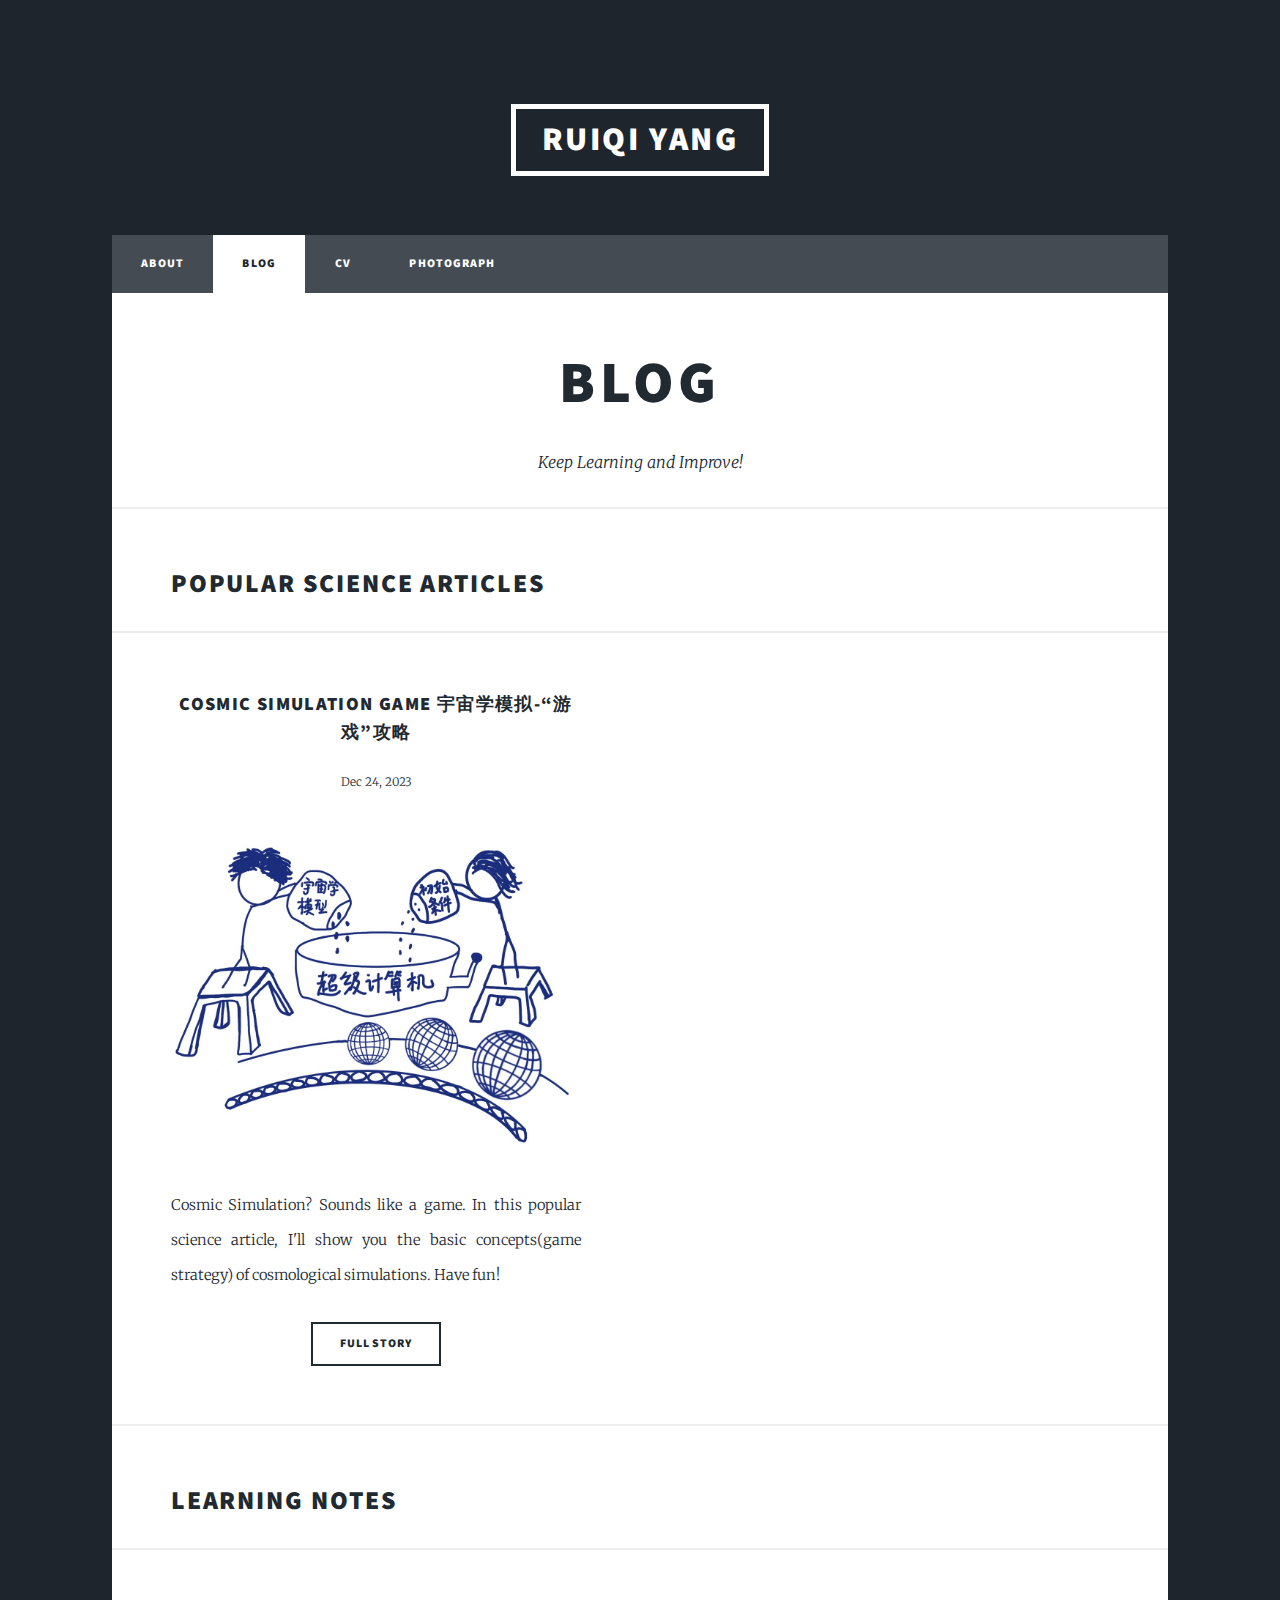
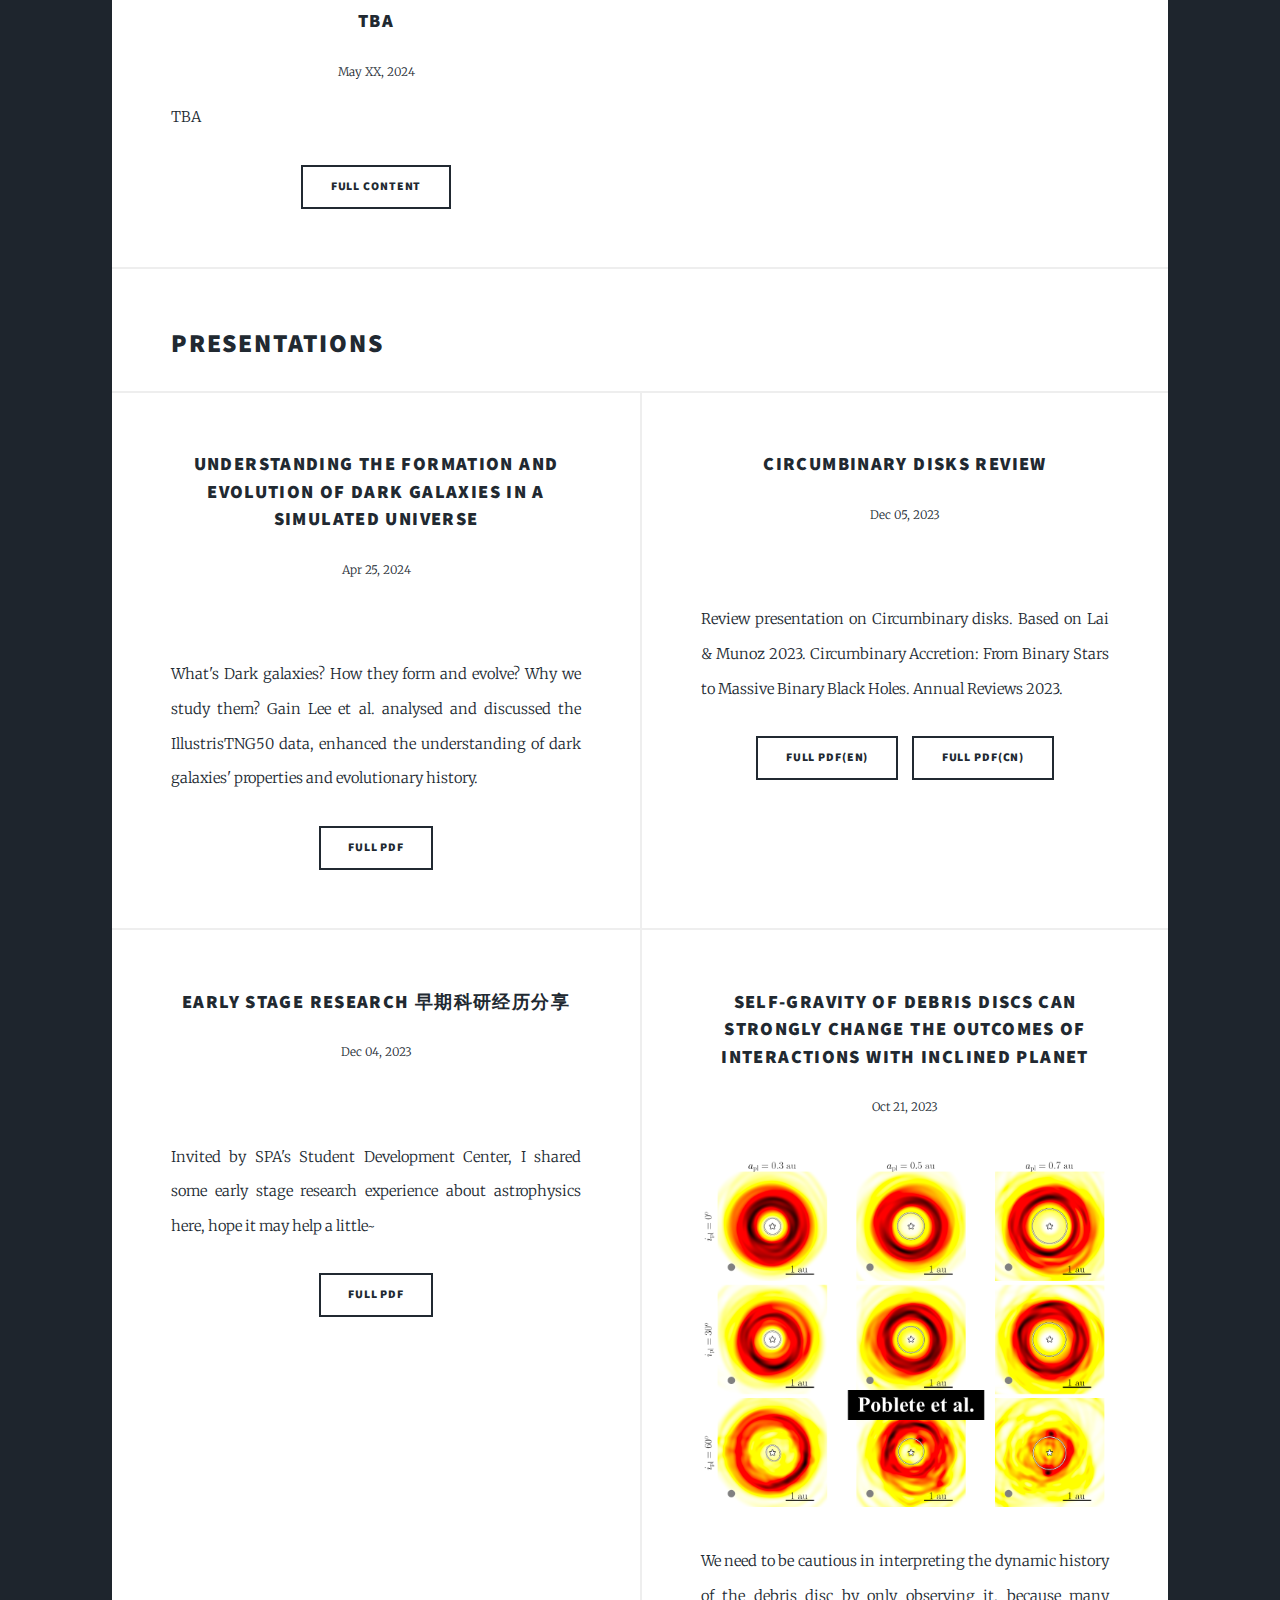
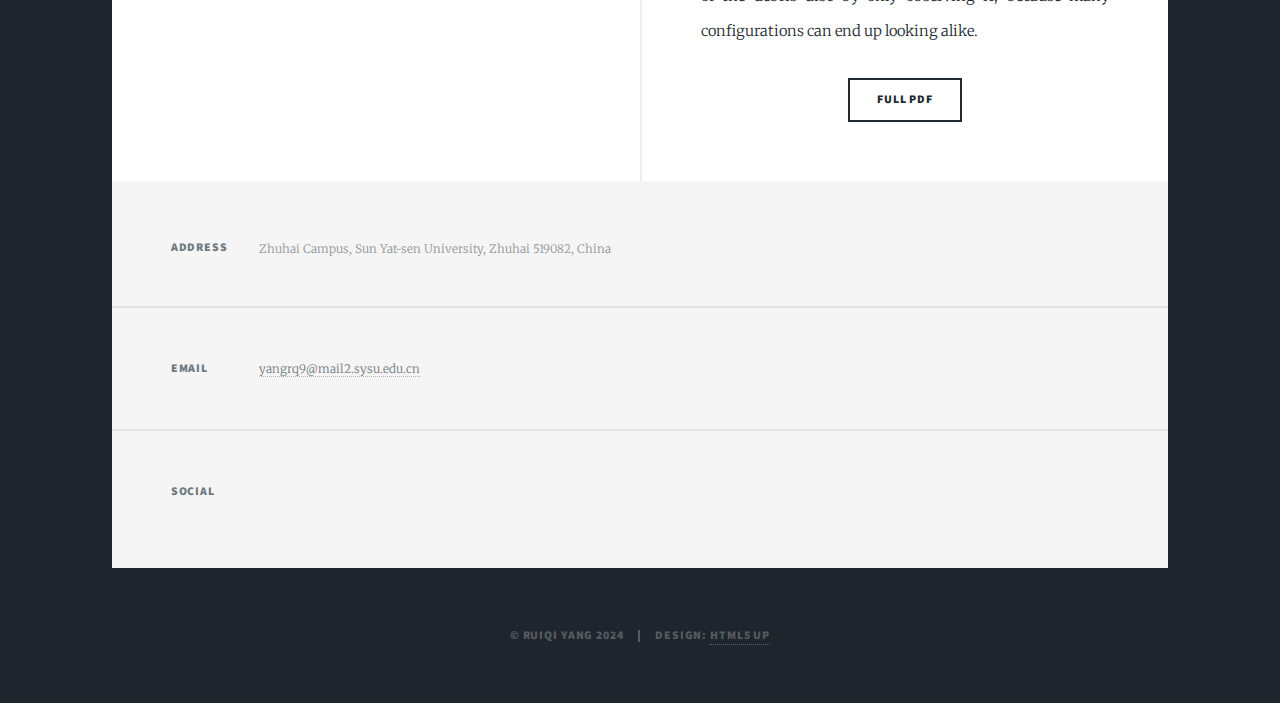
==== commit c5d79b80: "sorry" ====
--- a/blog/blog.html
+++ b/blog/blog.html
@@ -103,8 +103,8 @@
 									<p>Review presentation on Circumbinary disks. Based on Lai & Munoz 2023. Circumbinary Accretion:
 										From Binary Stars to Massive Binary Black Holes. Annual Reviews 2023.</p>
 									<ul class="actions special">
-										<li><a href="CBD_review/CBD_EN.pdf" class="button">Full PDF(English version)</a></li>
-										<li><a href="CBD_review/CBD_CN.pdf" class="button">Full PDF(Chinese version)</a></li>
+										<li><a href="CBD_review/CBD_EN.pdf" class="button">Full PDF(EN)</a></li>
+										<li><a href="CBD_review/CBD_CN.pdf" class="button">Full PDF(CN)</a></li>
 									</ul>
 								</article>
 
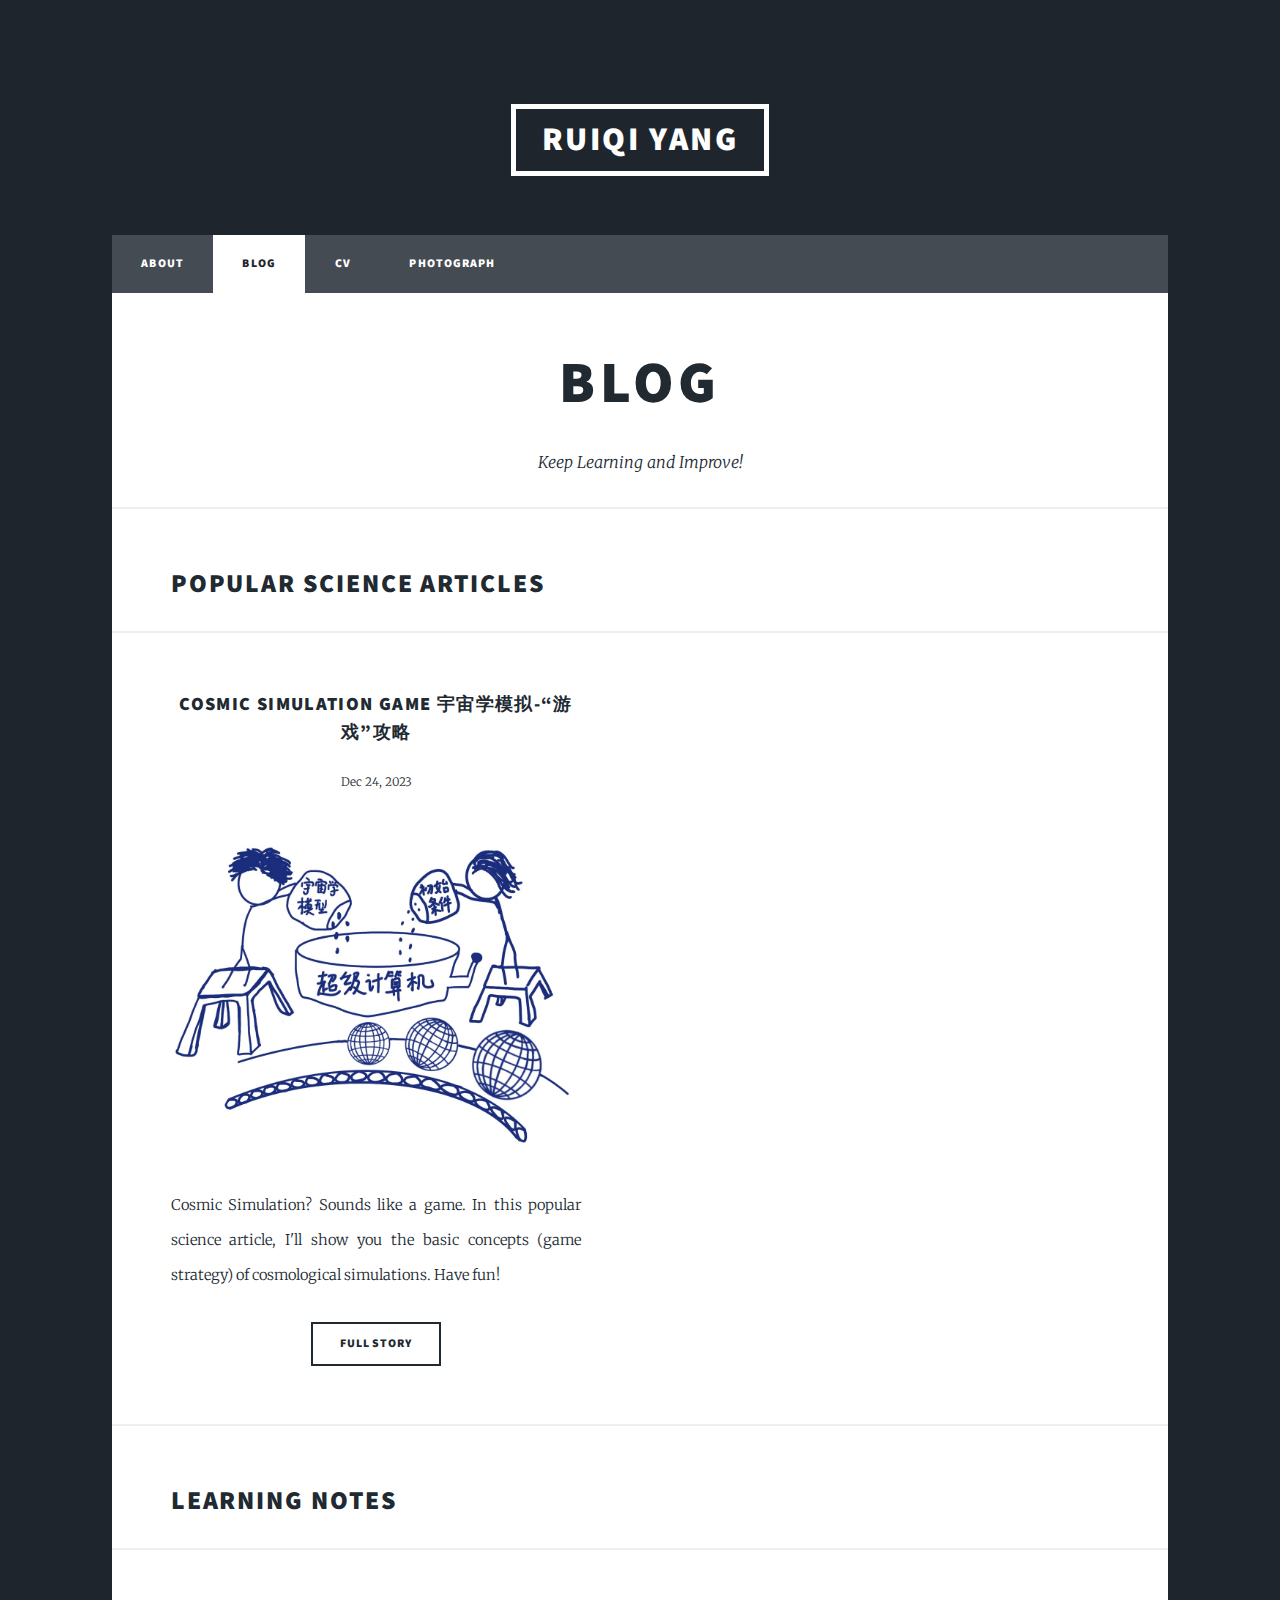
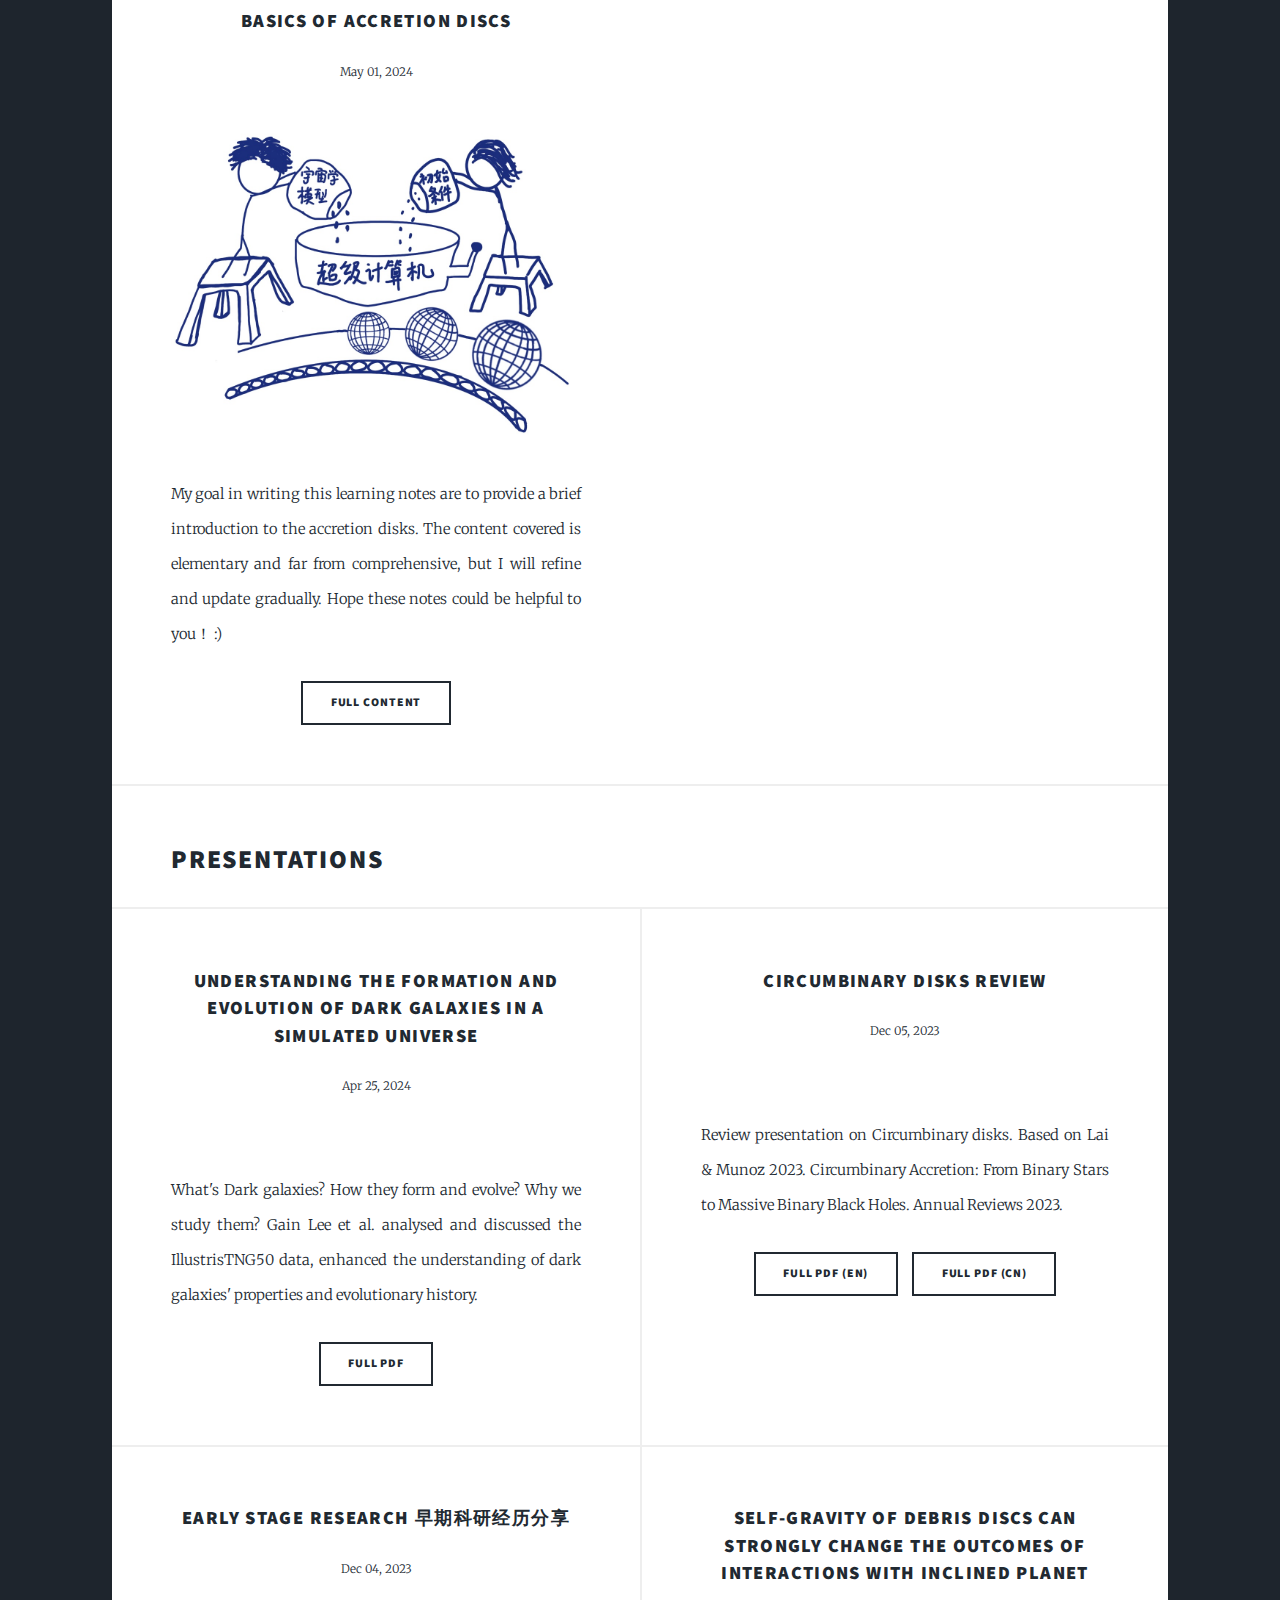
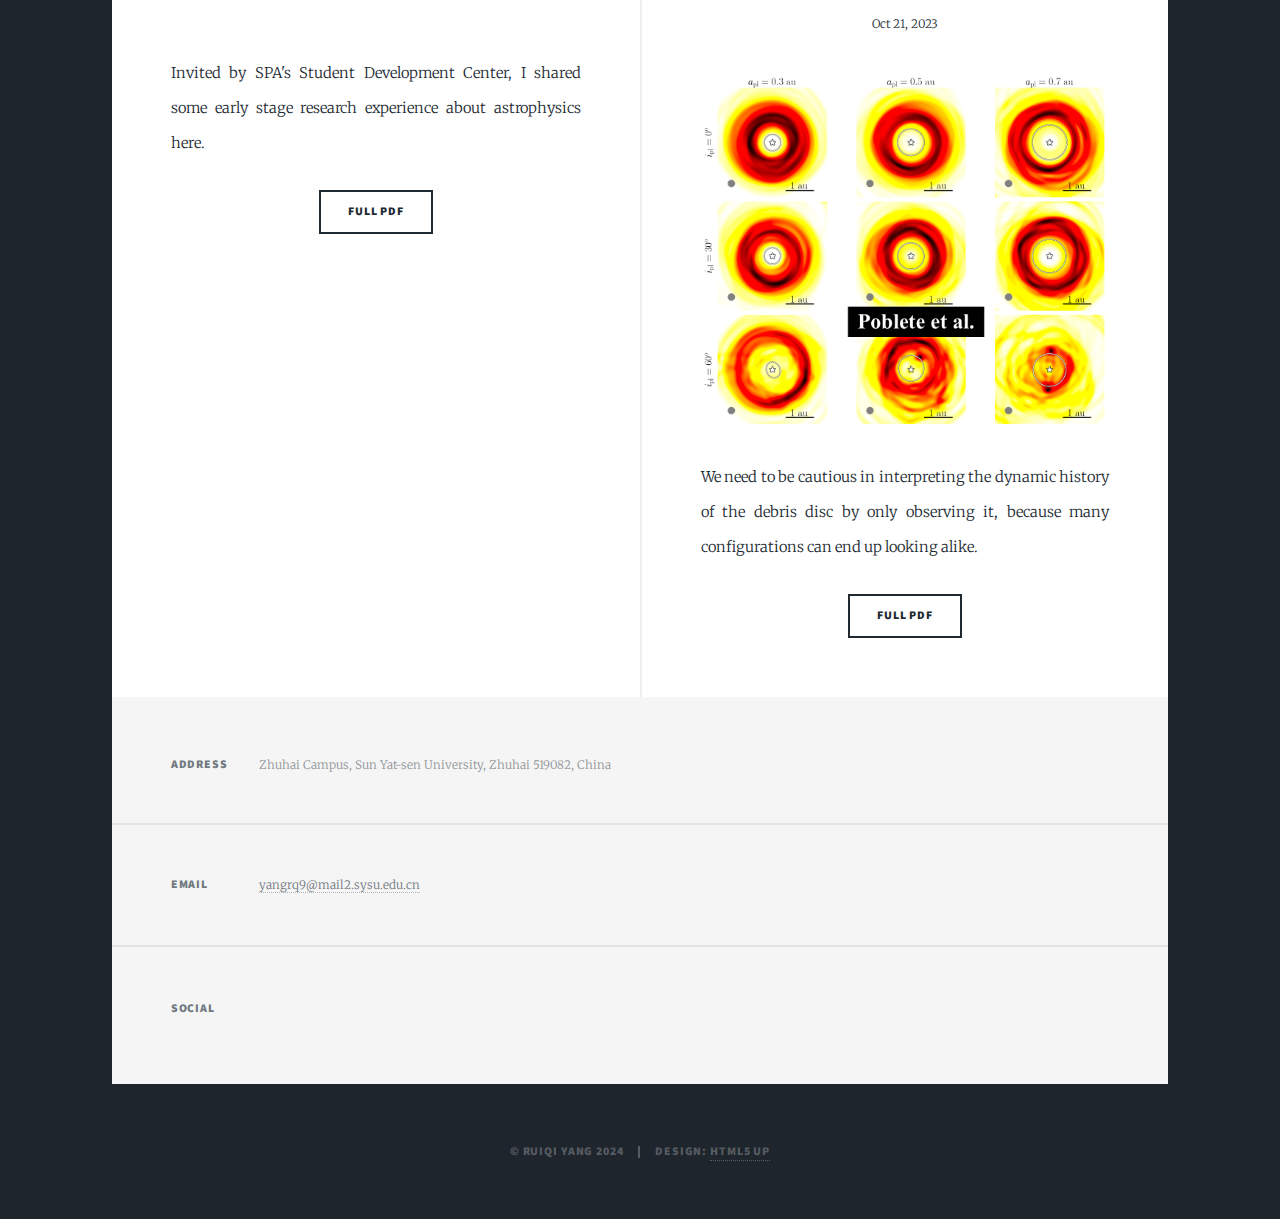
==== commit 6c401560: "3" ====
--- a/blog/blog.html
+++ b/blog/blog.html
@@ -52,7 +52,7 @@
 										<span class="date">Dec 24, 2023</span>
 									</header>
 									<a href="Cosmic_simulation_game/cosmic_simulation_game.html" class="image fit"><img src="../images/Galaxy.jpg" alt="" /></a>
-									<p>Cosmic Simulation? Sounds like a game. In this popular science article, I'll show you the basic concepts(game strategy) of cosmological simulations. Have fun!</p>
+									<p>Cosmic Simulation? Sounds like a game. In this popular science article, I'll show you the basic concepts (game strategy) of cosmological simulations. Have fun!</p>
 									<ul class="actions special">
 										<li><a href="Cosmic_simulation_game/cosmic_simulation_game.html" class="button">Full Story</a></li>
 									</ul>
@@ -63,13 +63,14 @@
 								<section class="posts">
 									<article>
 										<header>
-											<h3><a href="#">TBA</a></h3>
-											<span class="date">May XX, 2024</span>
+											<h3><a href="Accretion_Basics/accretion_basics.html">Basics of Accretion Discs</a></h3>
+											<span class="date">May 01, 2024</span>
 										</header>
-<!--										<a href="#" class="image fit"><img src="../images/Galaxy.jpg" alt="" /></a>-->
-										<p>TBA</p>
+										<a href="Accretion_Basics/accretion_basics.html" class="image fit"><img src="../images/Galaxy.jpg" alt="" /></a>
+										<p>My goal in writing this learning notes are to provide a brief introduction to the accretion disks. The content covered is
+											elementary and far from comprehensive, but I will refine and update gradually. Hope these notes could be helpful to you！ :)</p>
 										<ul class="actions special">
-											<li><a href="#" class="button">Full Content</a></li>
+											<li><a href="Accretion_Basics/accretion_basics.html" class="button">Full Content</a></li>
 										</ul>
 									</article>
 								</section>
@@ -103,8 +104,8 @@
 									<p>Review presentation on Circumbinary disks. Based on Lai & Munoz 2023. Circumbinary Accretion:
 										From Binary Stars to Massive Binary Black Holes. Annual Reviews 2023.</p>
 									<ul class="actions special">
-										<li><a href="CBD_review/CBD_EN.pdf" class="button">Full PDF(EN)</a></li>
-										<li><a href="CBD_review/CBD_CN.pdf" class="button">Full PDF(CN)</a></li>
+										<li><a href="CBD_review/CBD_EN.pdf" class="button">Full PDF (EN)</a></li>
+										<li><a href="CBD_review/CBD_CN.pdf" class="button">Full PDF (CN)</a></li>
 									</ul>
 								</article>
 
@@ -114,7 +115,7 @@
 										<span class="date">Dec 04, 2023</span>
 									</header>
 									<a href="Early_stage_research/Early_stage_Research_CN.pdf" class="image fit"><img src="../images/early_stage.jpg" alt="" /></a>
-									<p>Invited by SPA's Student Development Center, I shared some early stage research experience about astrophysics here, hope it may help a little~</p>
+									<p>Invited by SPA's Student Development Center, I shared some early stage research experience about astrophysics here.</p>
 									<ul class="actions special">
 										<li><a href="Early_stage_research/Early_stage_Research_CN.pdf" class="button">Full PDF</a></li>
 									</ul>
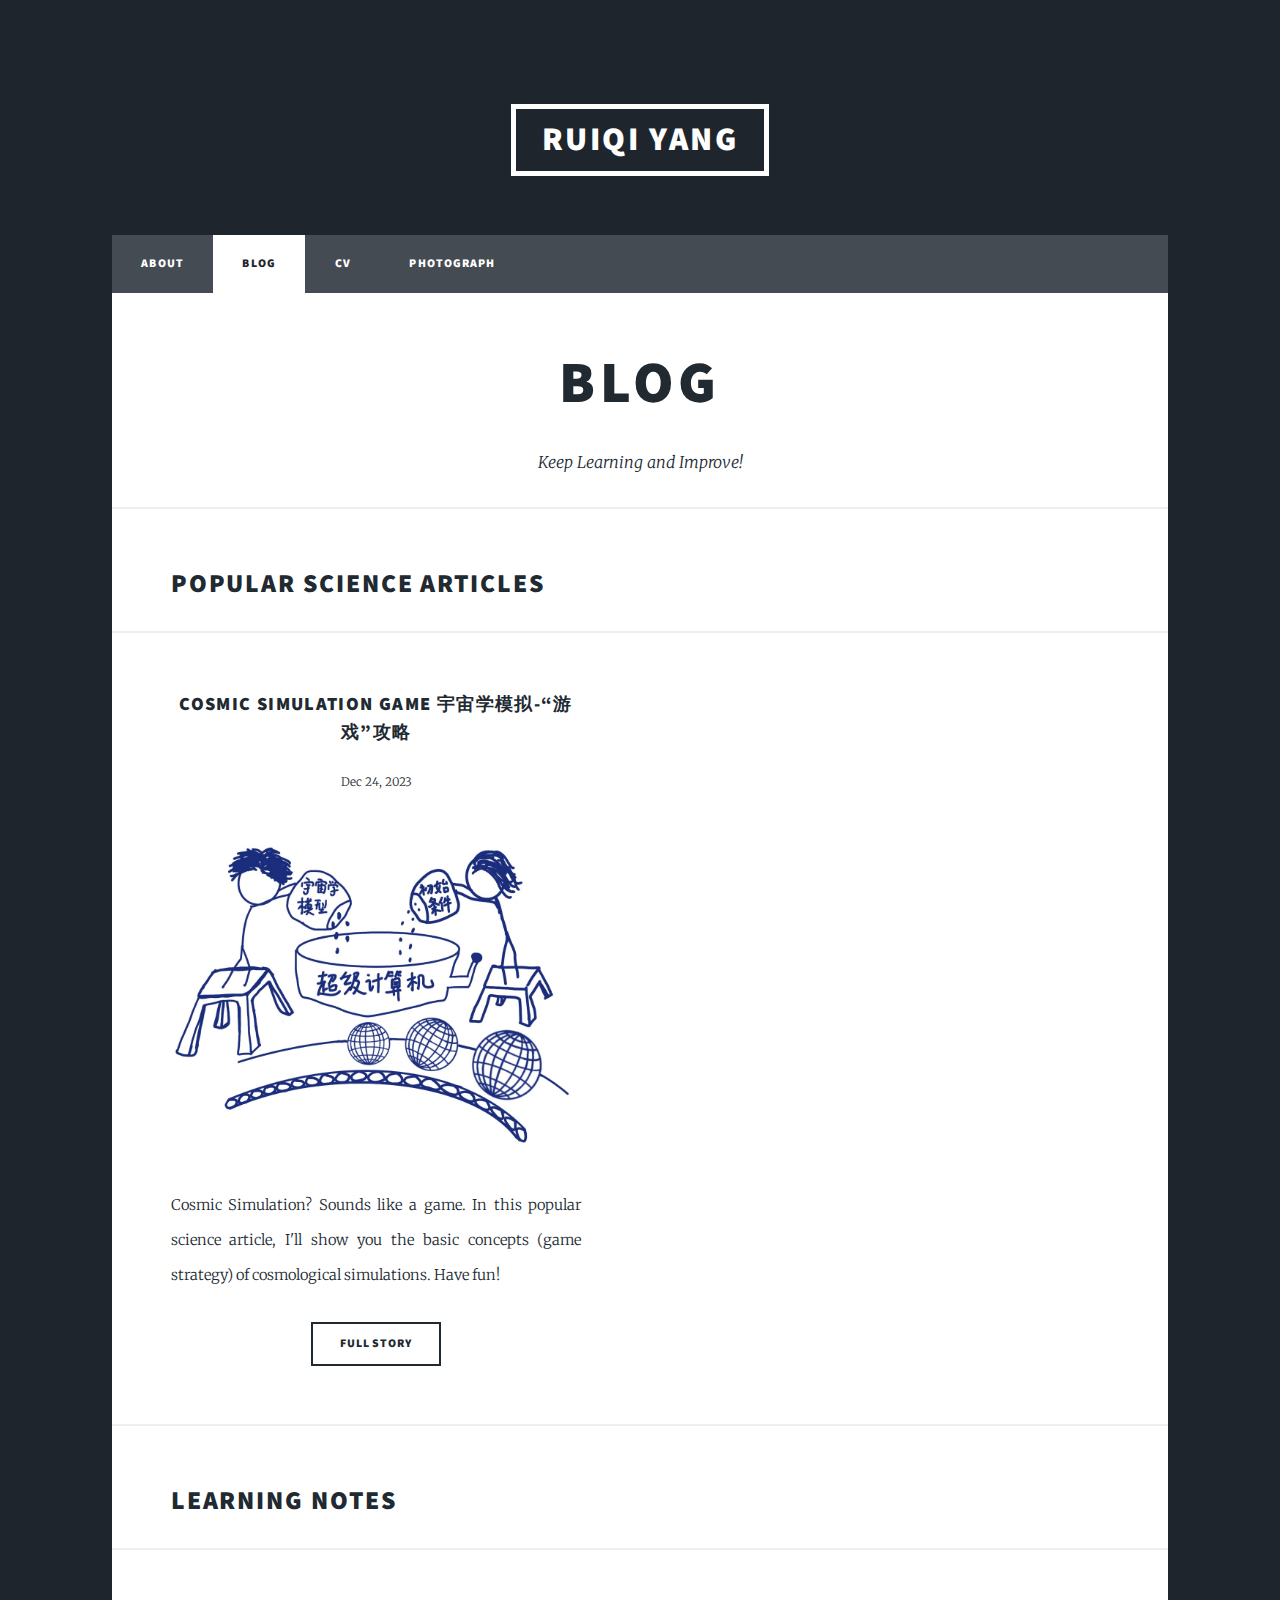
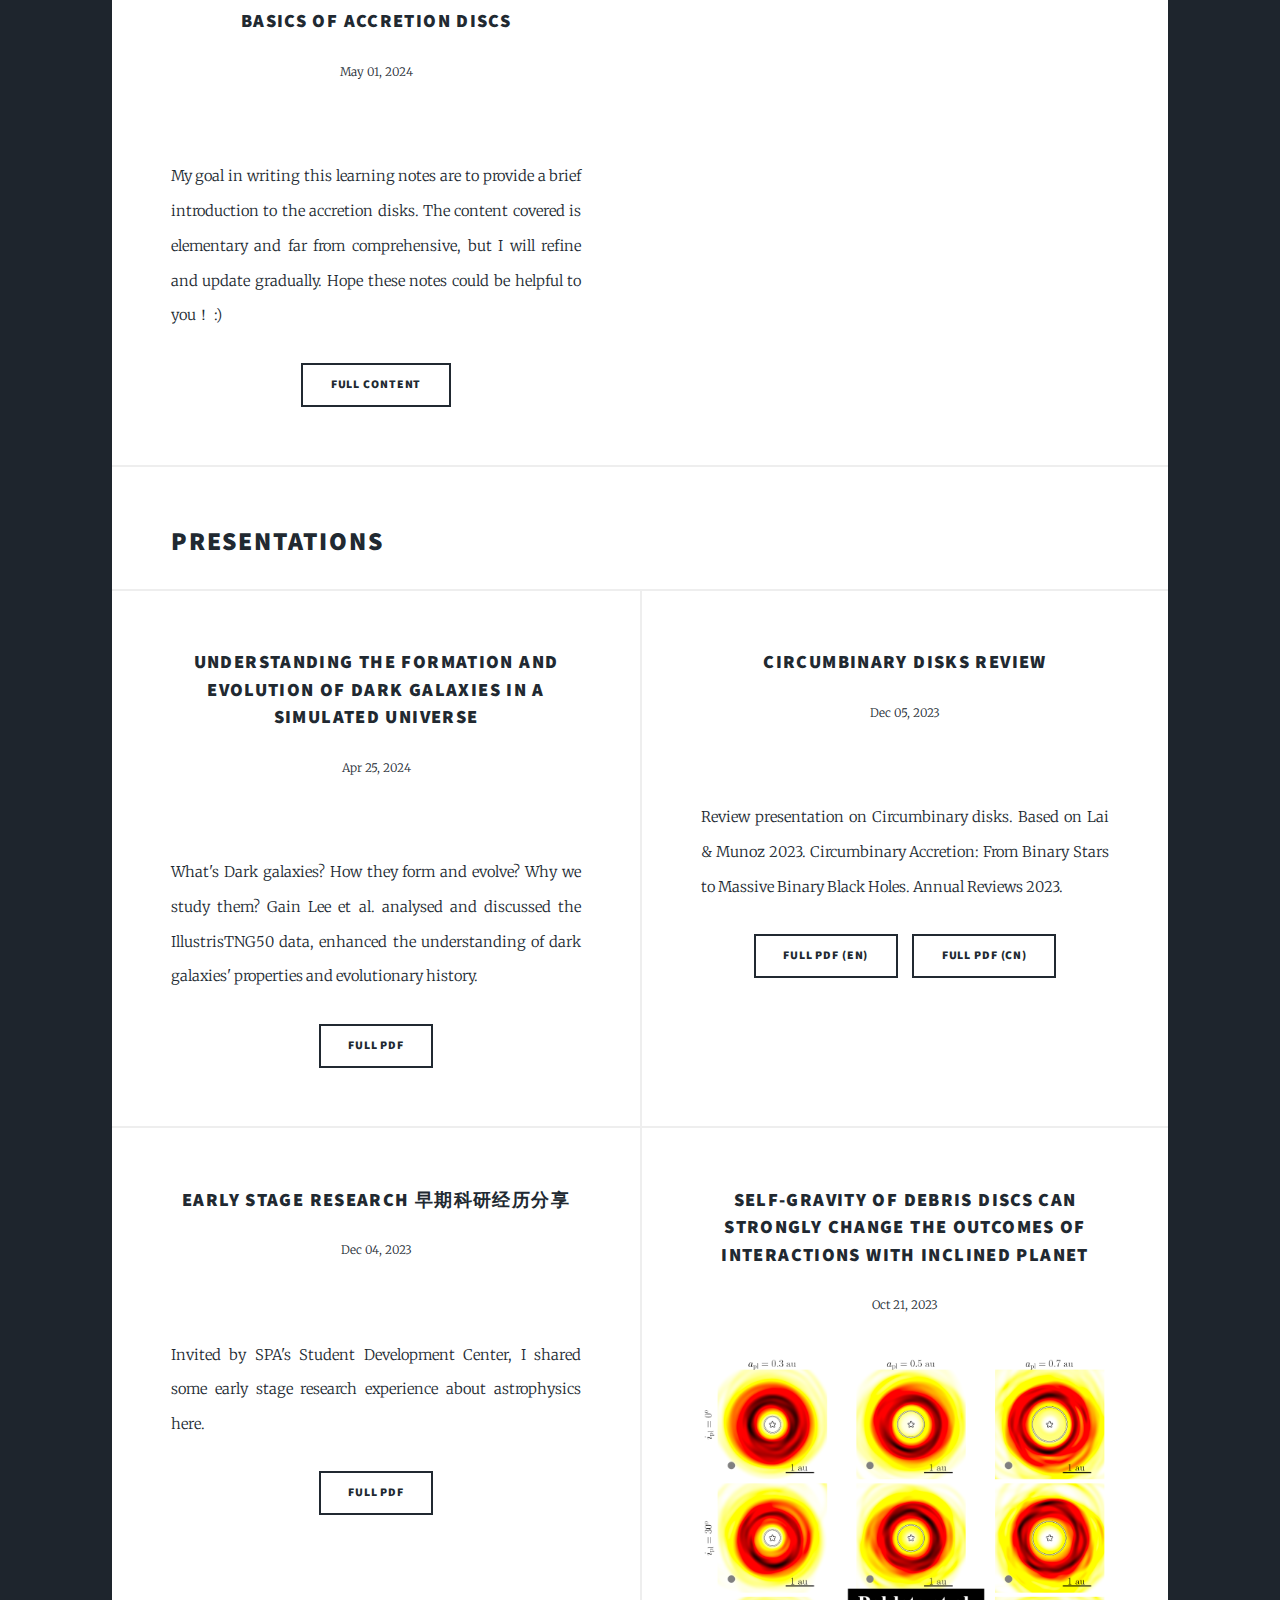
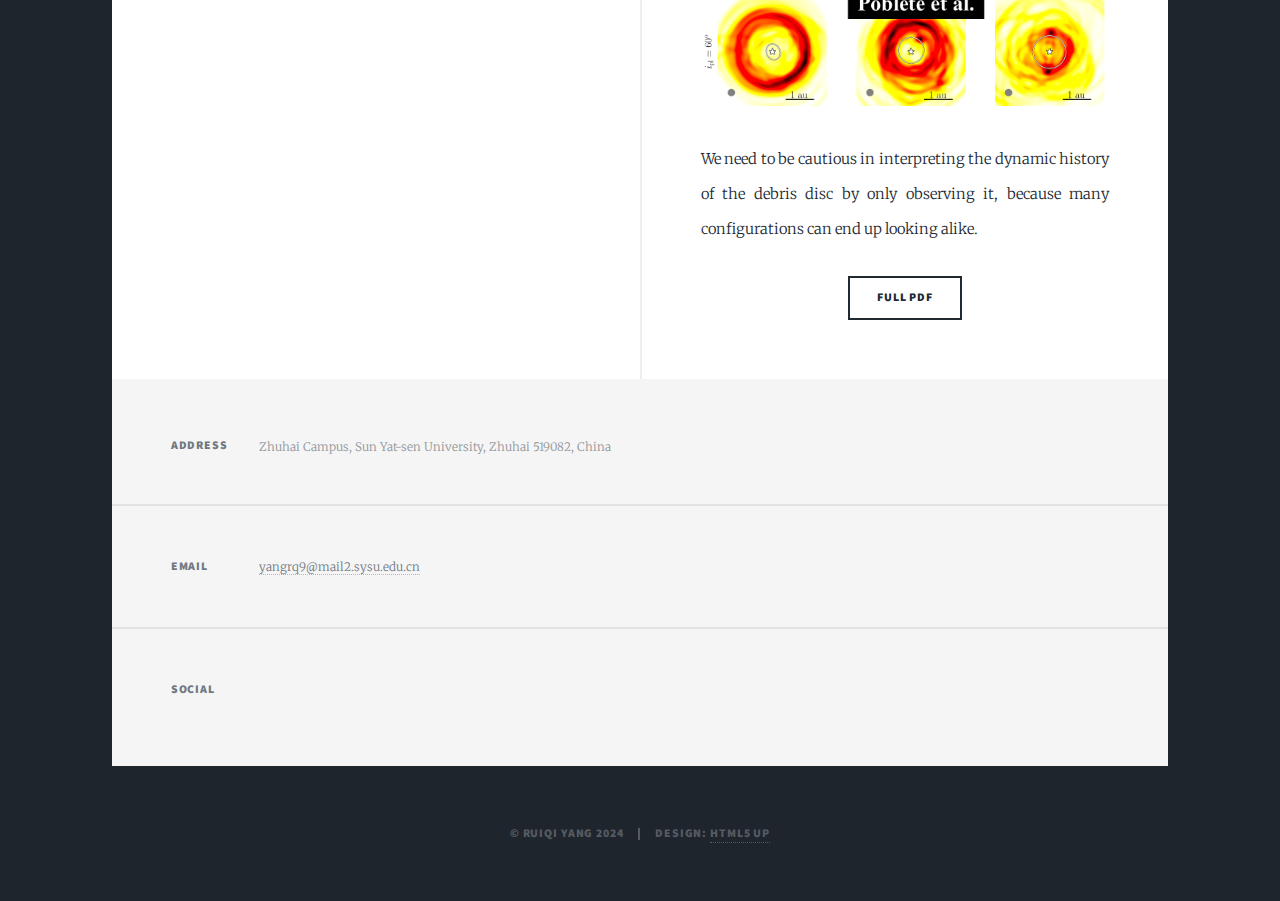
==== commit be2d92eb: "1" ====
--- a/blog/blog.html
+++ b/blog/blog.html
@@ -66,7 +66,7 @@
 											<h3><a href="Accretion_Basics/accretion_basics.html">Basics of Accretion Discs</a></h3>
 											<span class="date">May 01, 2024</span>
 										</header>
-										<a href="Accretion_Basics/accretion_basics.html" class="image fit"><img src="../images/Galaxy.jpg" alt="" /></a>
+										<a href="Accretion_Basics/accretion_basics.html" class="image fit"><img src="Accretion_Basics/img/Black_Holes_-_Monsters_in_Space_credit.jpg" alt="" /></a>
 										<p>My goal in writing this learning notes are to provide a brief introduction to the accretion disks. The content covered is
 											elementary and far from comprehensive, but I will refine and update gradually. Hope these notes could be helpful to you！ :)</p>
 										<ul class="actions special">
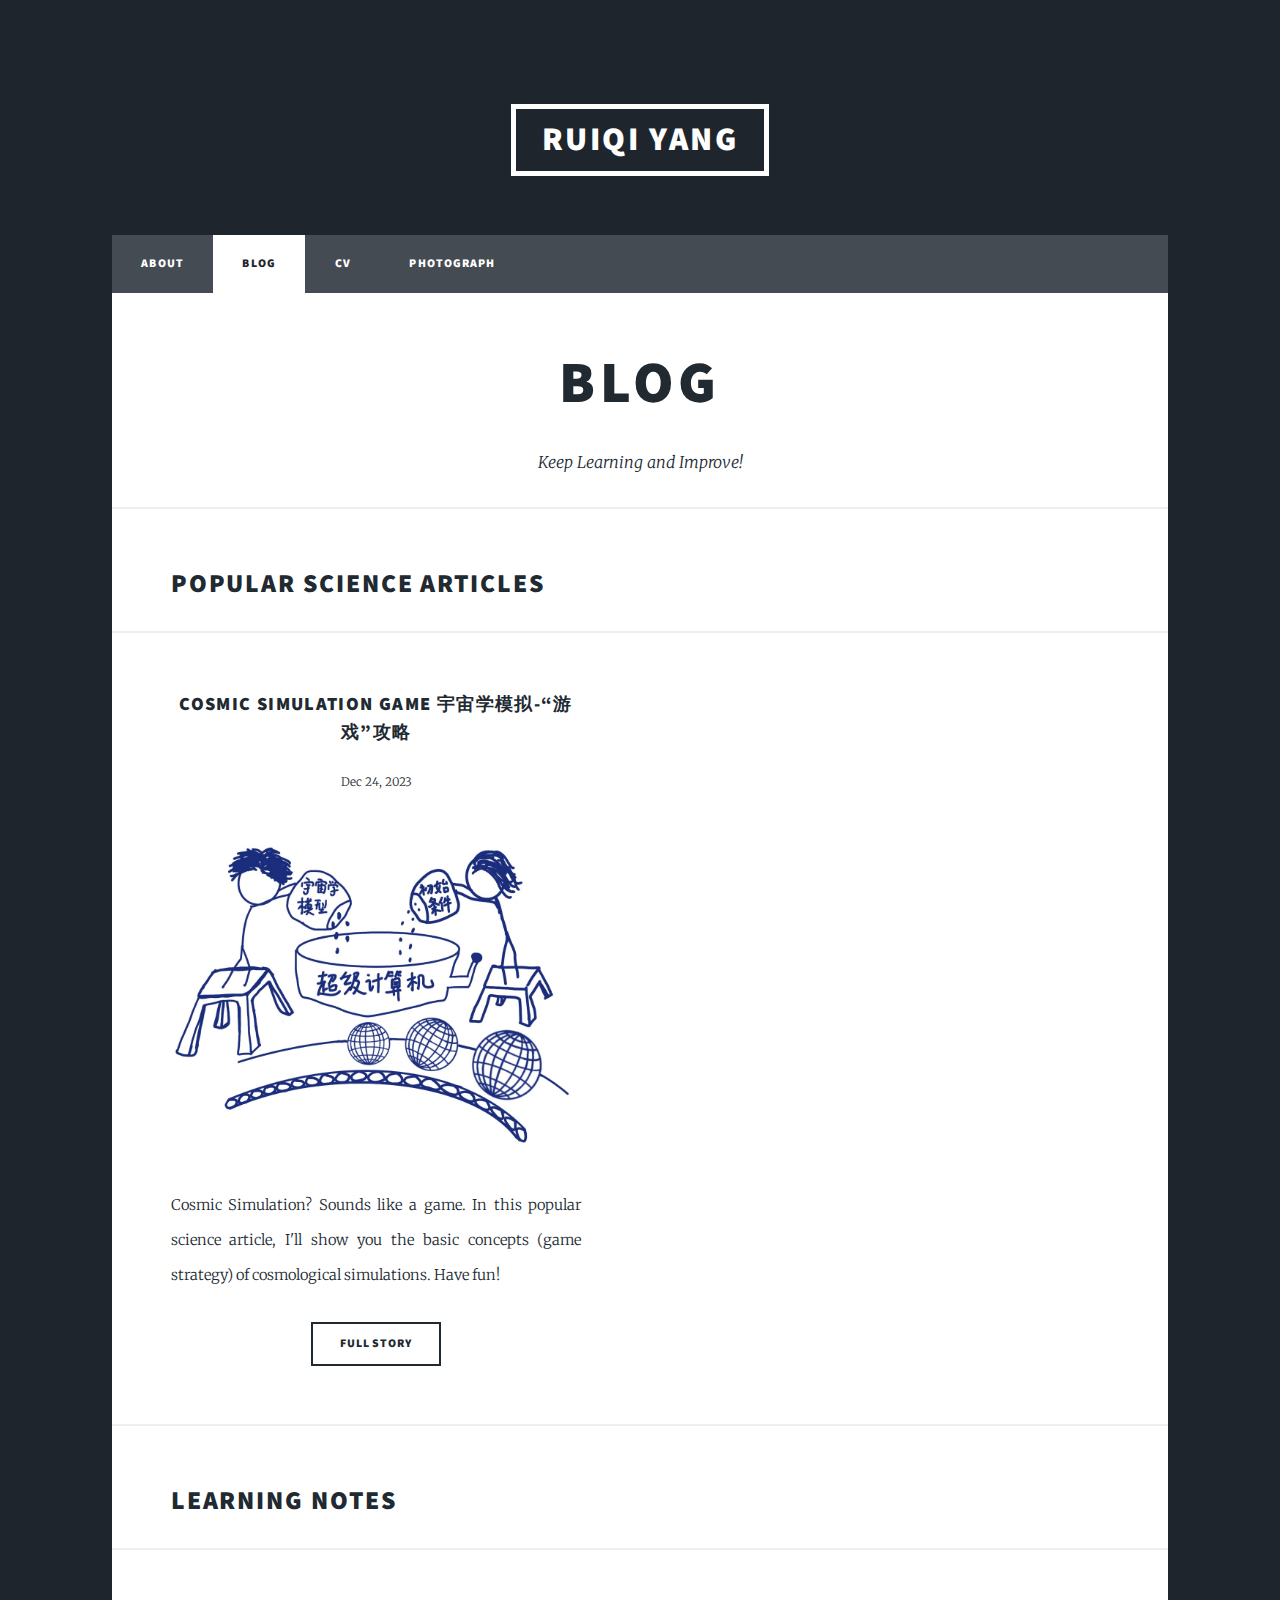
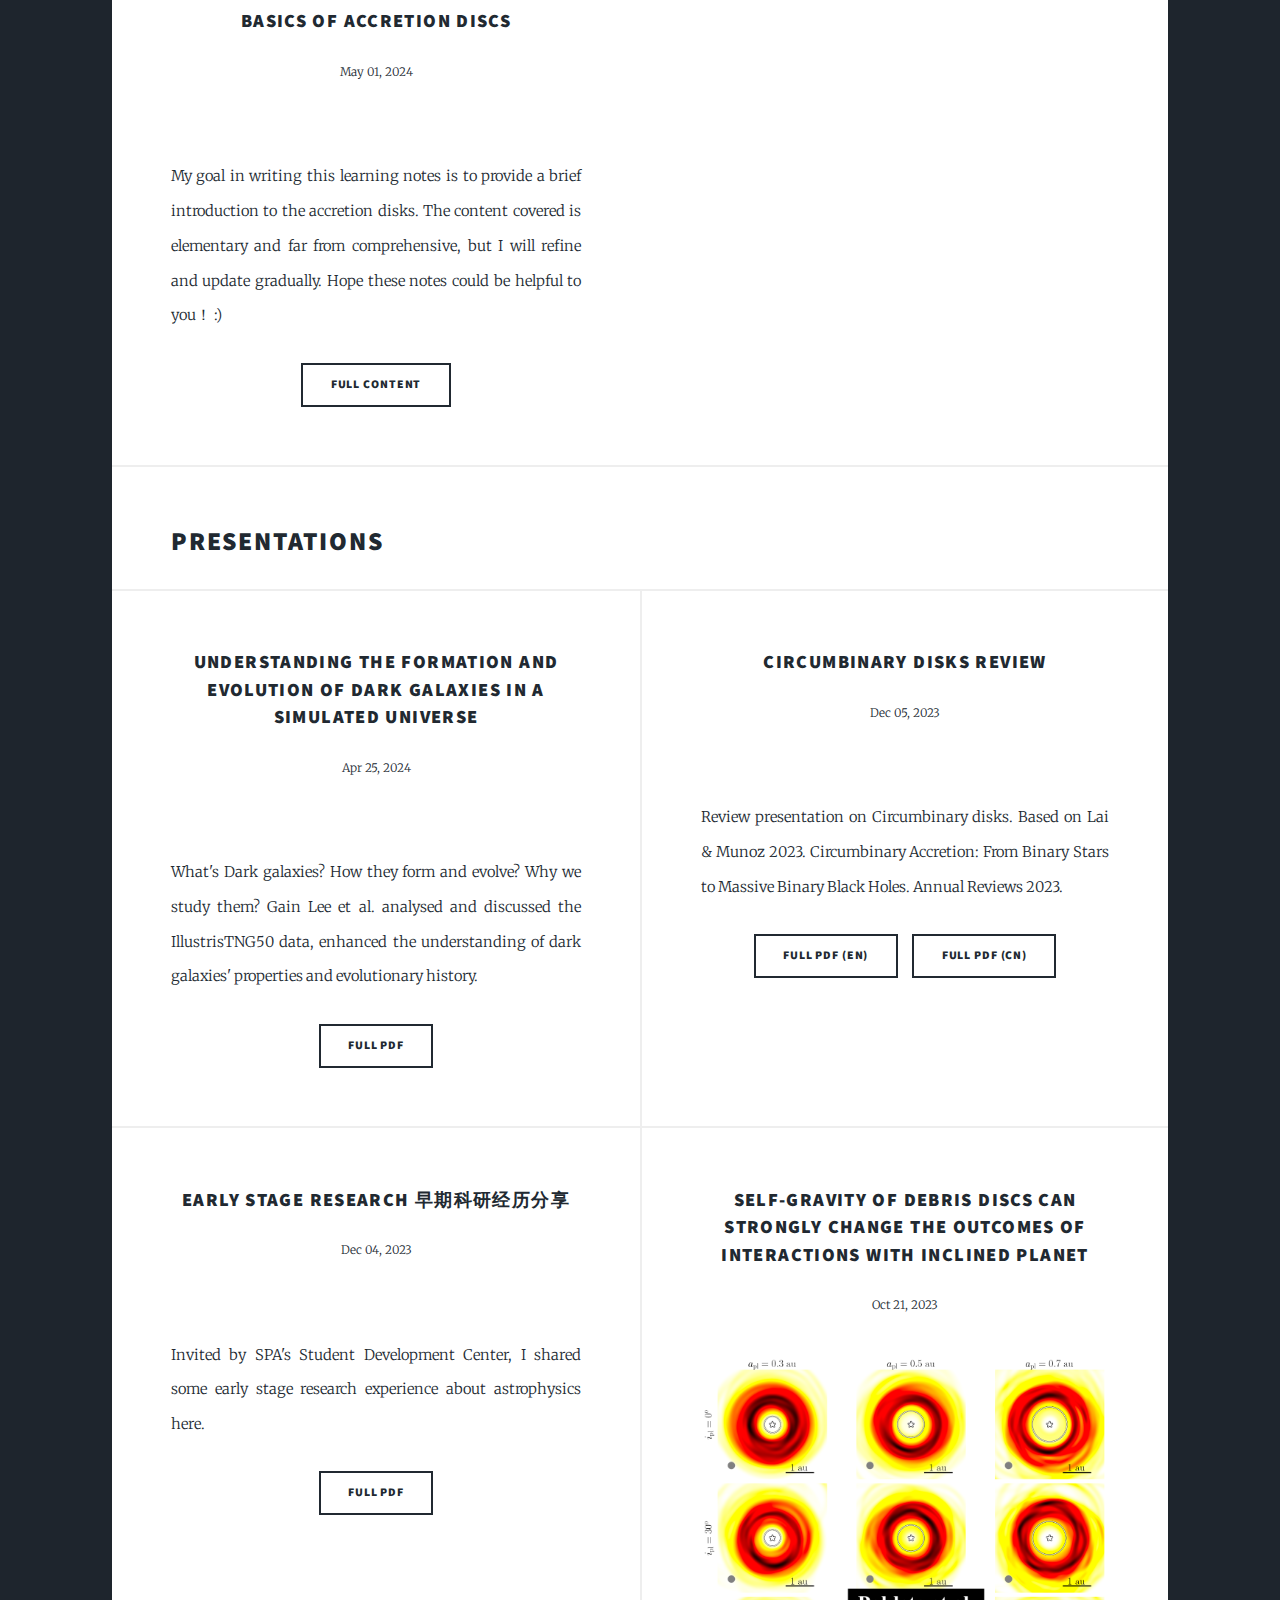
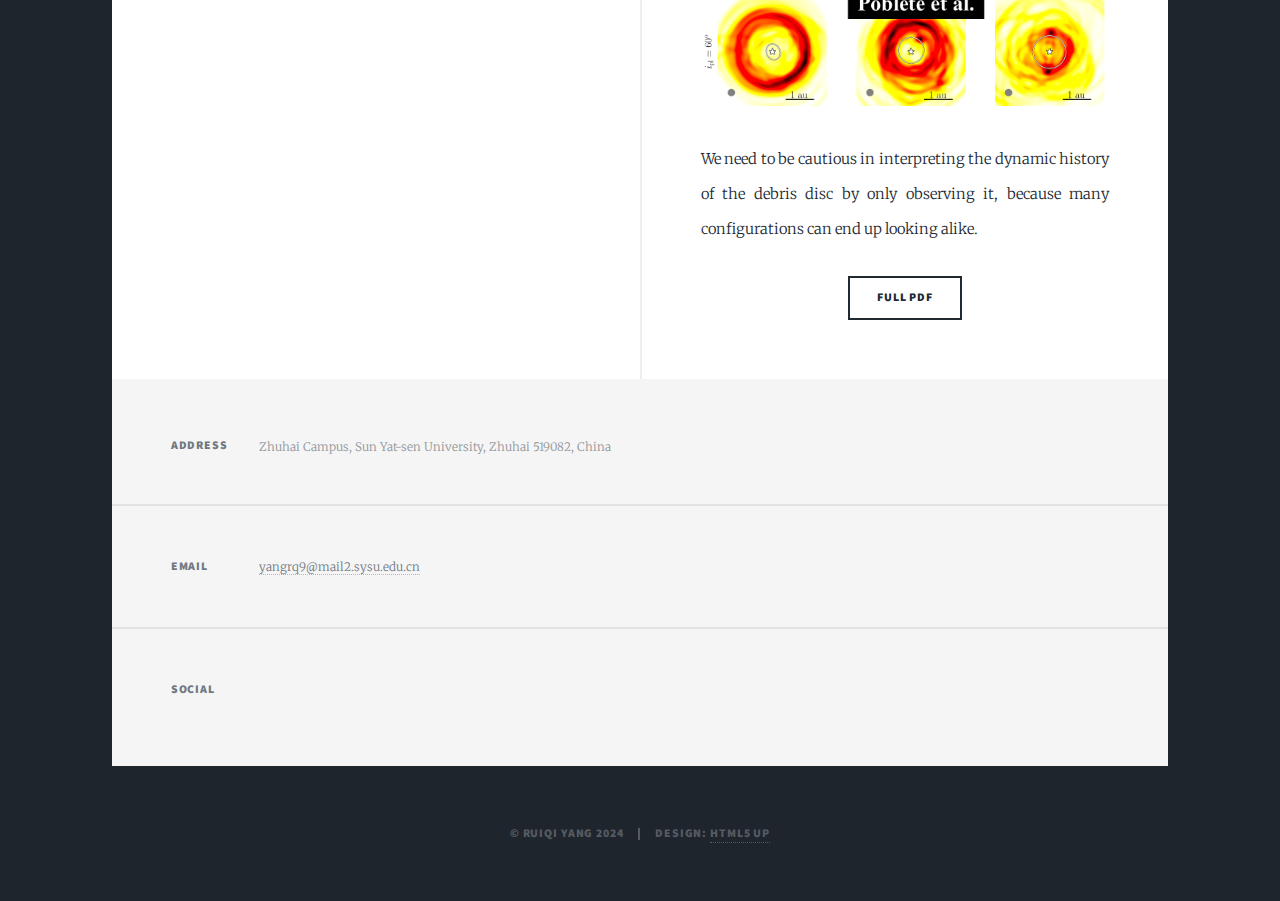
==== commit a900ef24: "1" ====
--- a/blog/blog.html
+++ b/blog/blog.html
@@ -67,7 +67,7 @@
 											<span class="date">May 01, 2024</span>
 										</header>
 										<a href="Accretion_Basics/accretion_basics.html" class="image fit"><img src="Accretion_Basics/img/Black_Holes_-_Monsters_in_Space_credit.jpg" alt="" /></a>
-										<p>My goal in writing this learning notes are to provide a brief introduction to the accretion disks. The content covered is
+										<p>My goal in writing this learning notes is to provide a brief introduction to the accretion disks. The content covered is
 											elementary and far from comprehensive, but I will refine and update gradually. Hope these notes could be helpful to you！ :)</p>
 										<ul class="actions special">
 											<li><a href="Accretion_Basics/accretion_basics.html" class="button">Full Content</a></li>
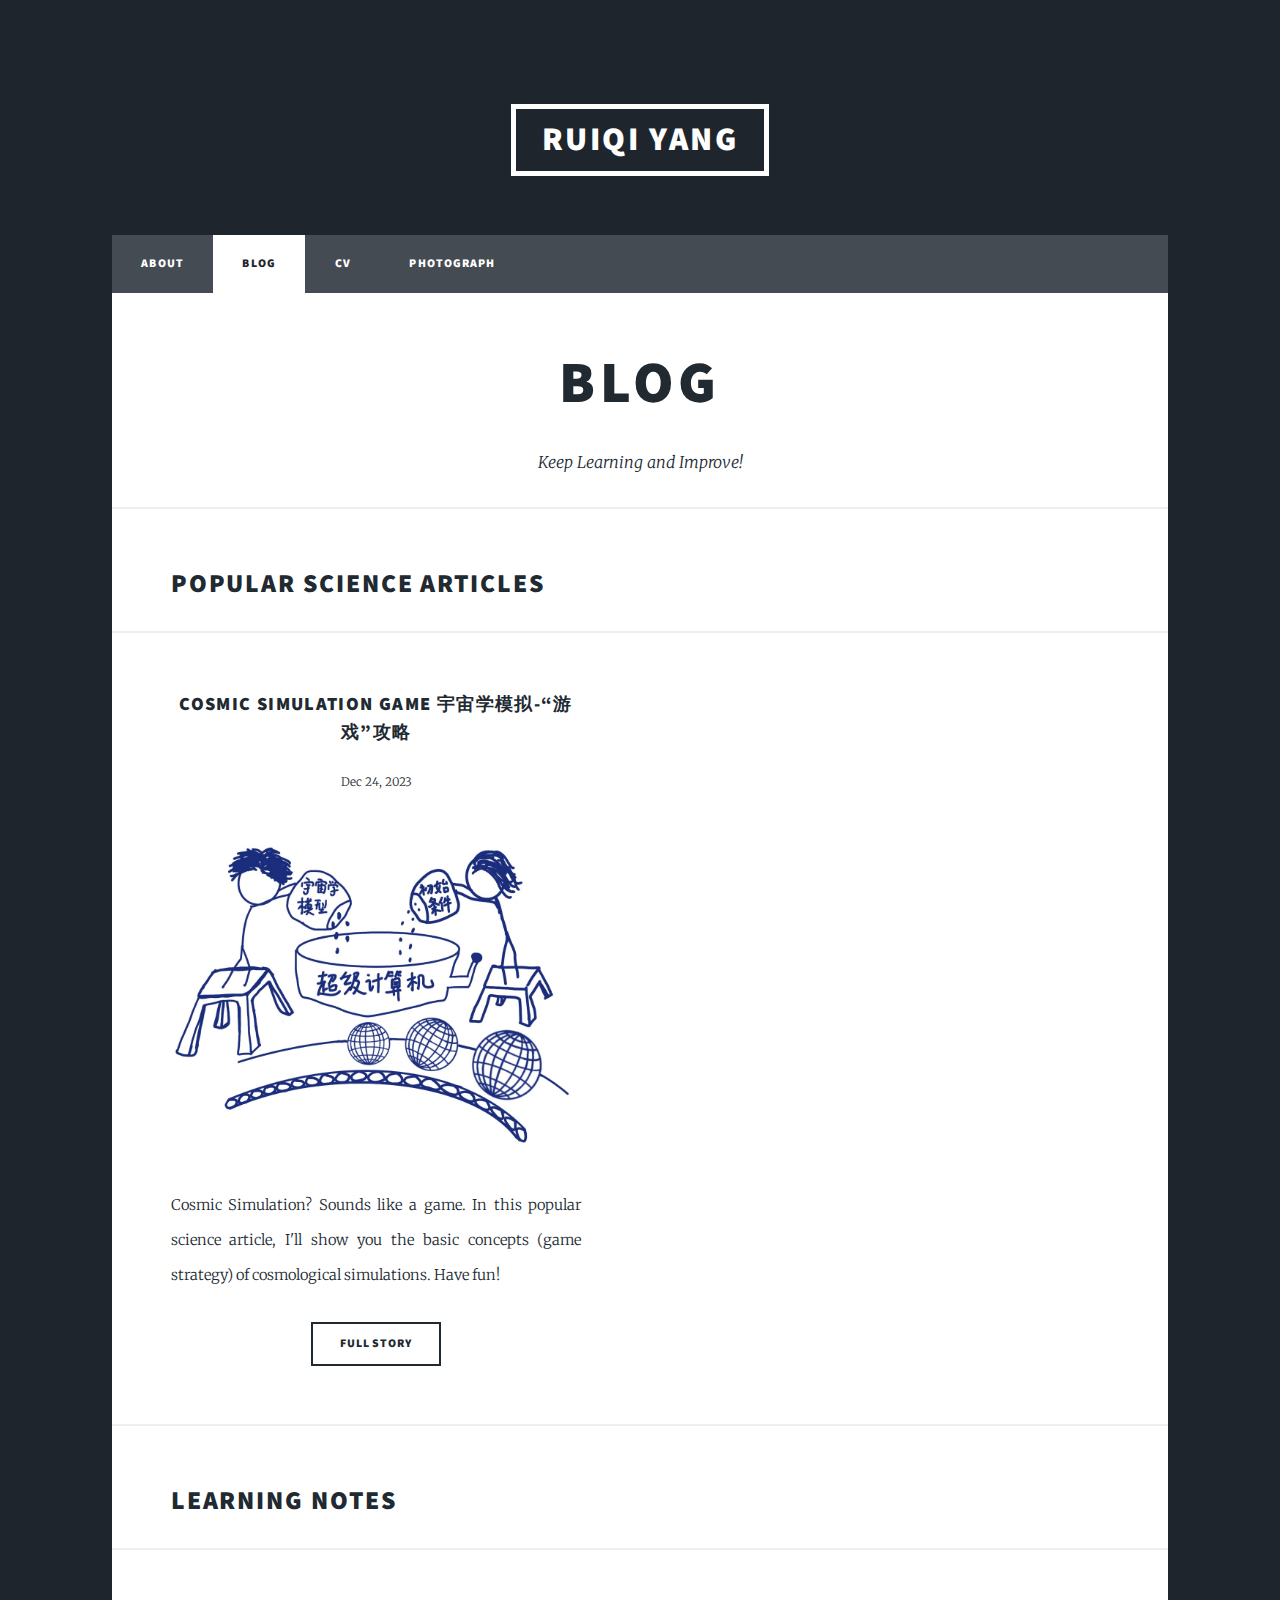
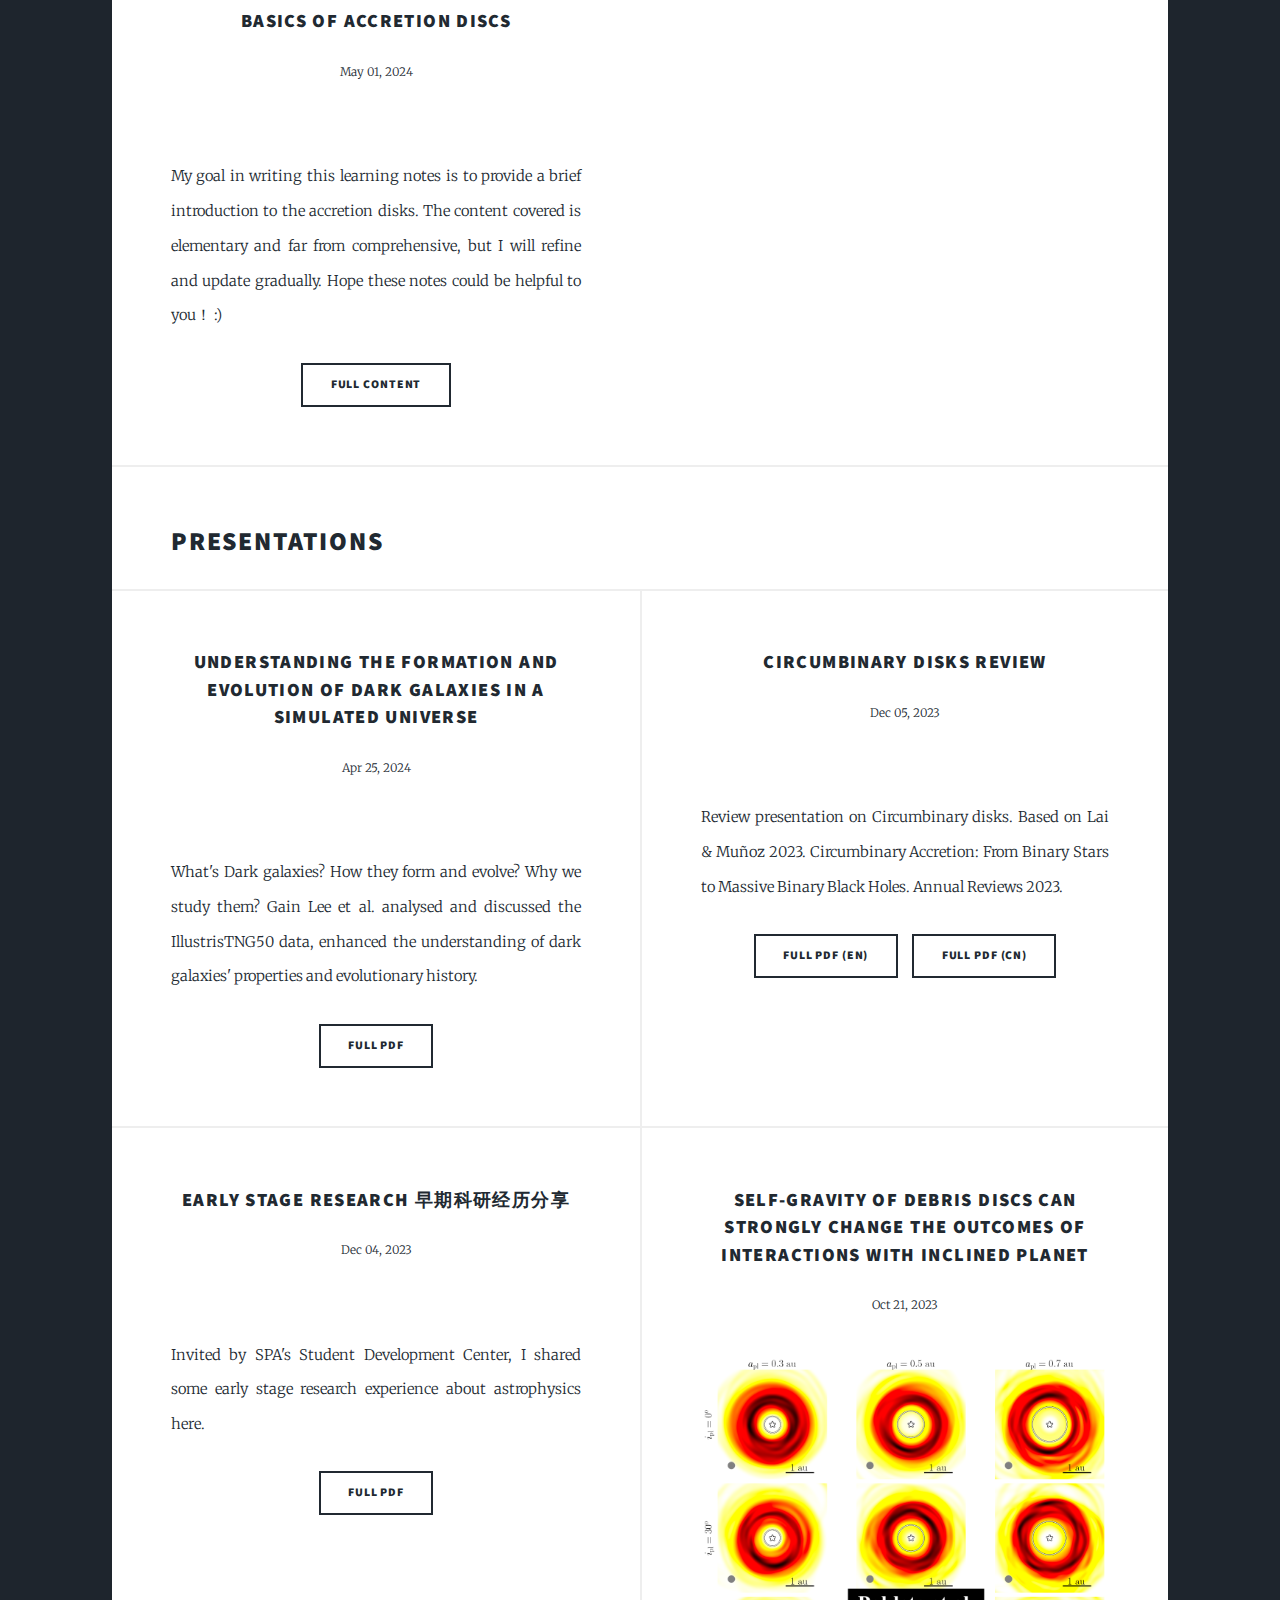
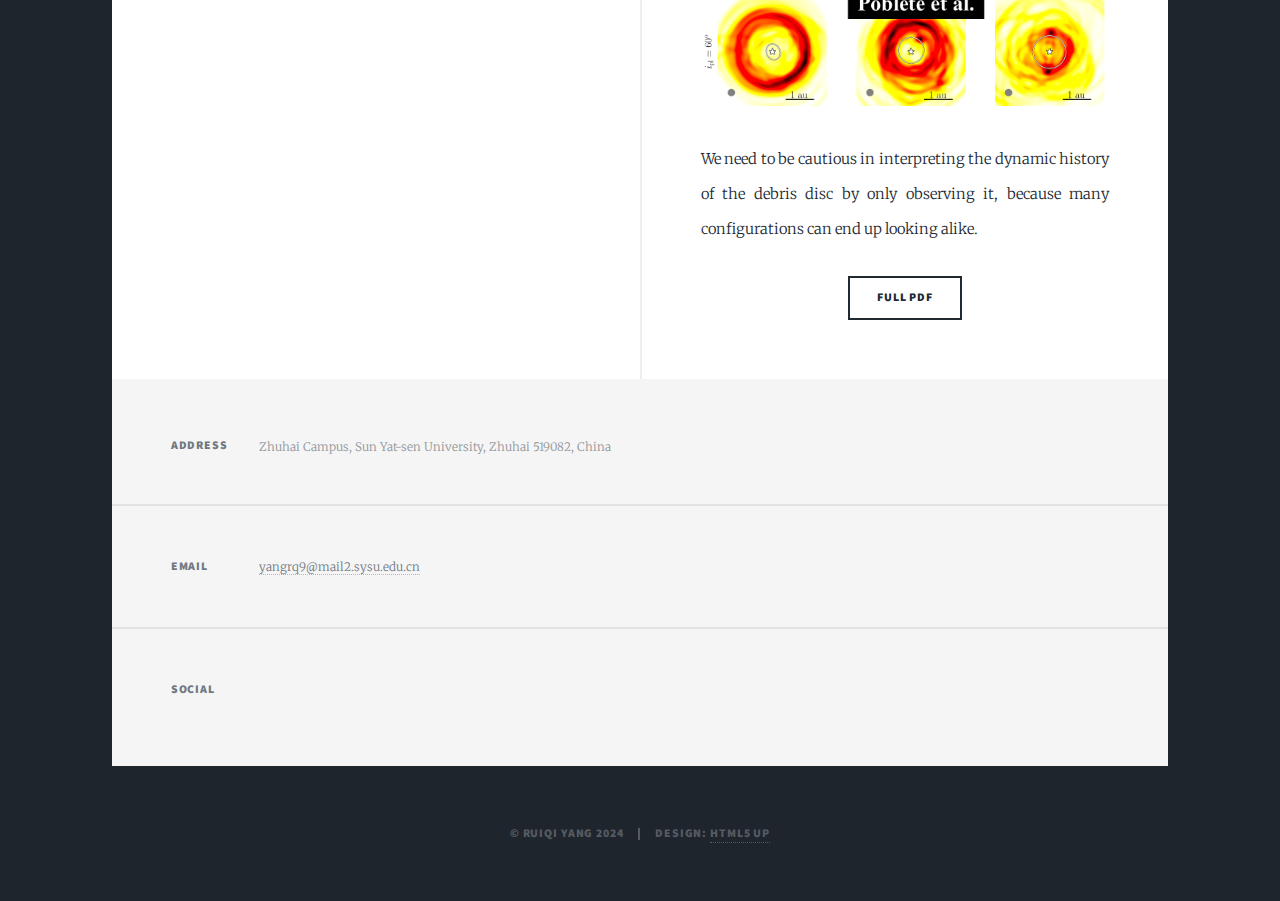
==== commit e119a5b4: "？" ====
--- a/blog/blog.html
+++ b/blog/blog.html
@@ -101,7 +101,7 @@
 										<span class="date">Dec 05, 2023</span>
 									</header>
 									<a href="CBD_review/CBD_EN.pdf" class="image fit"><img src="CBD_review/Lai_1.jpg" alt="" /></a>
-									<p>Review presentation on Circumbinary disks. Based on Lai & Munoz 2023. Circumbinary Accretion:
+									<p>Review presentation on Circumbinary disks. Based on Lai & Muñoz 2023. Circumbinary Accretion:
 										From Binary Stars to Massive Binary Black Holes. Annual Reviews 2023.</p>
 									<ul class="actions special">
 										<li><a href="CBD_review/CBD_EN.pdf" class="button">Full PDF (EN)</a></li>
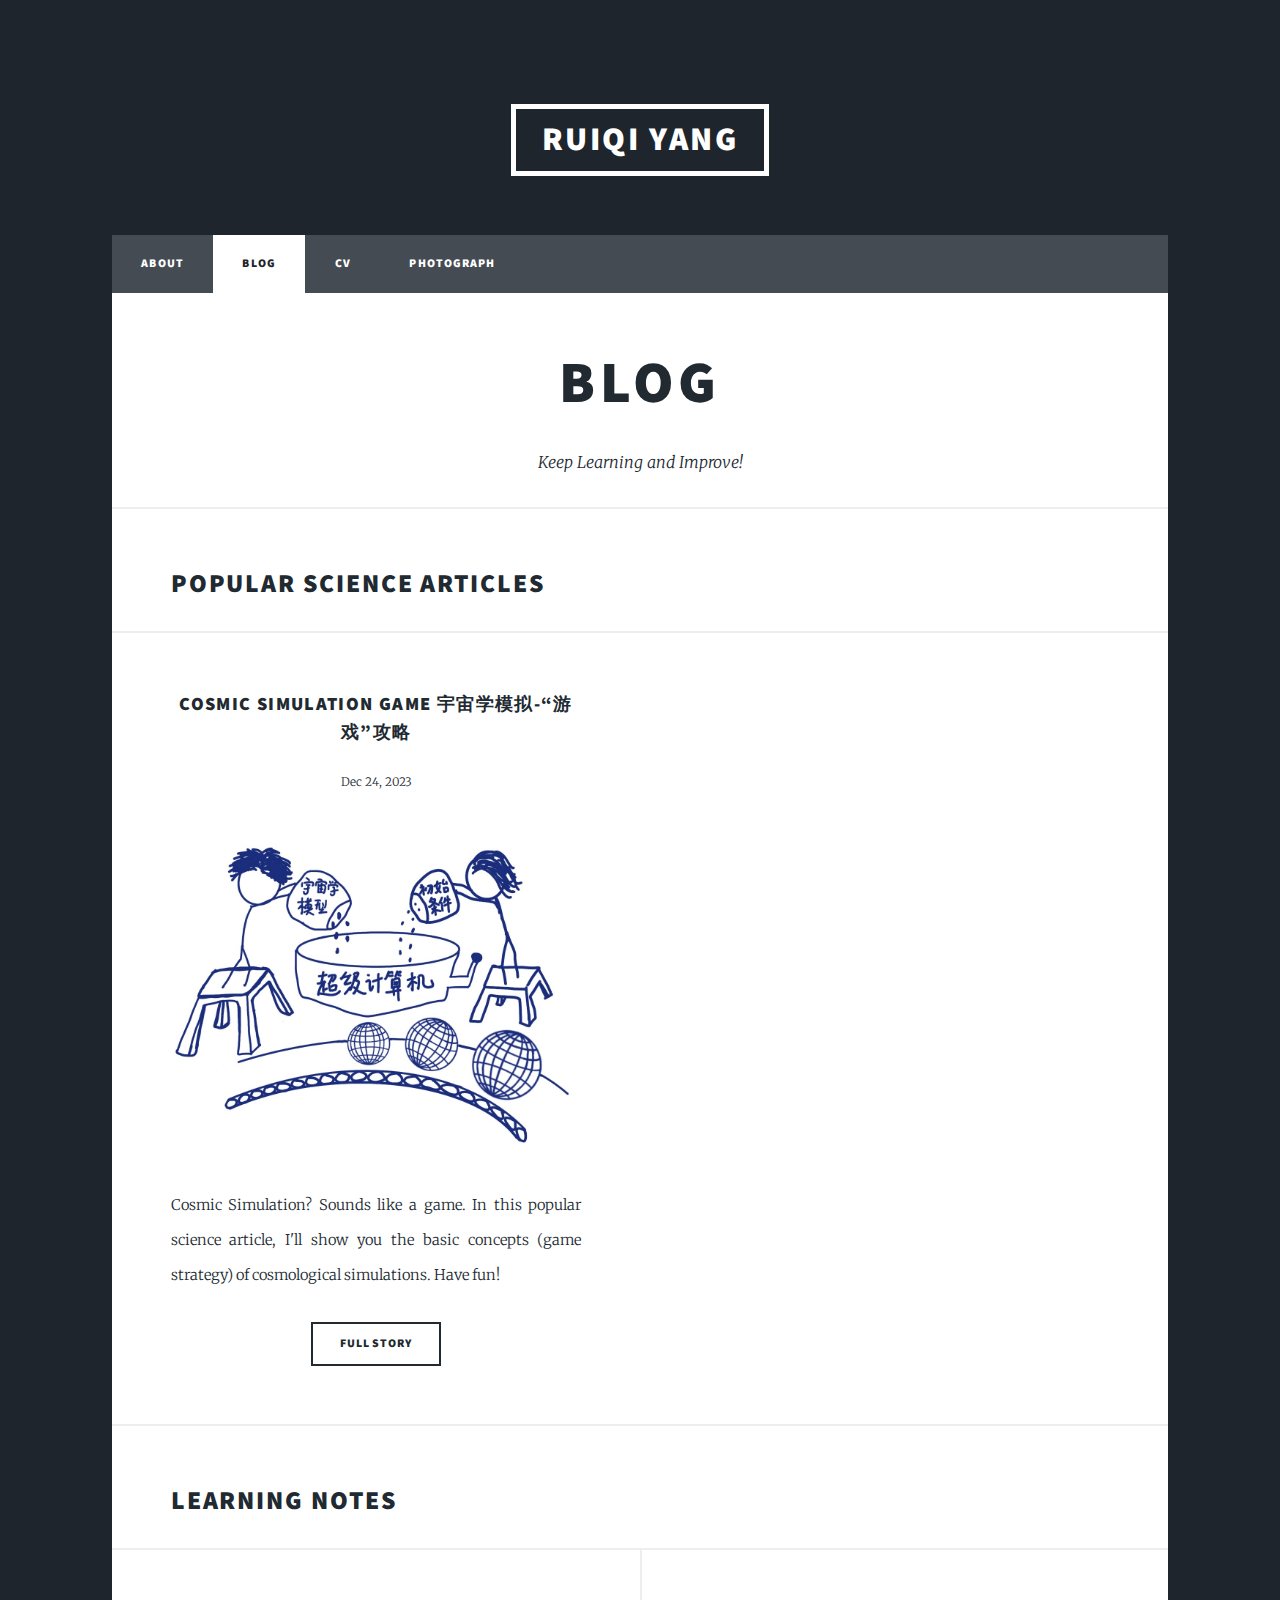
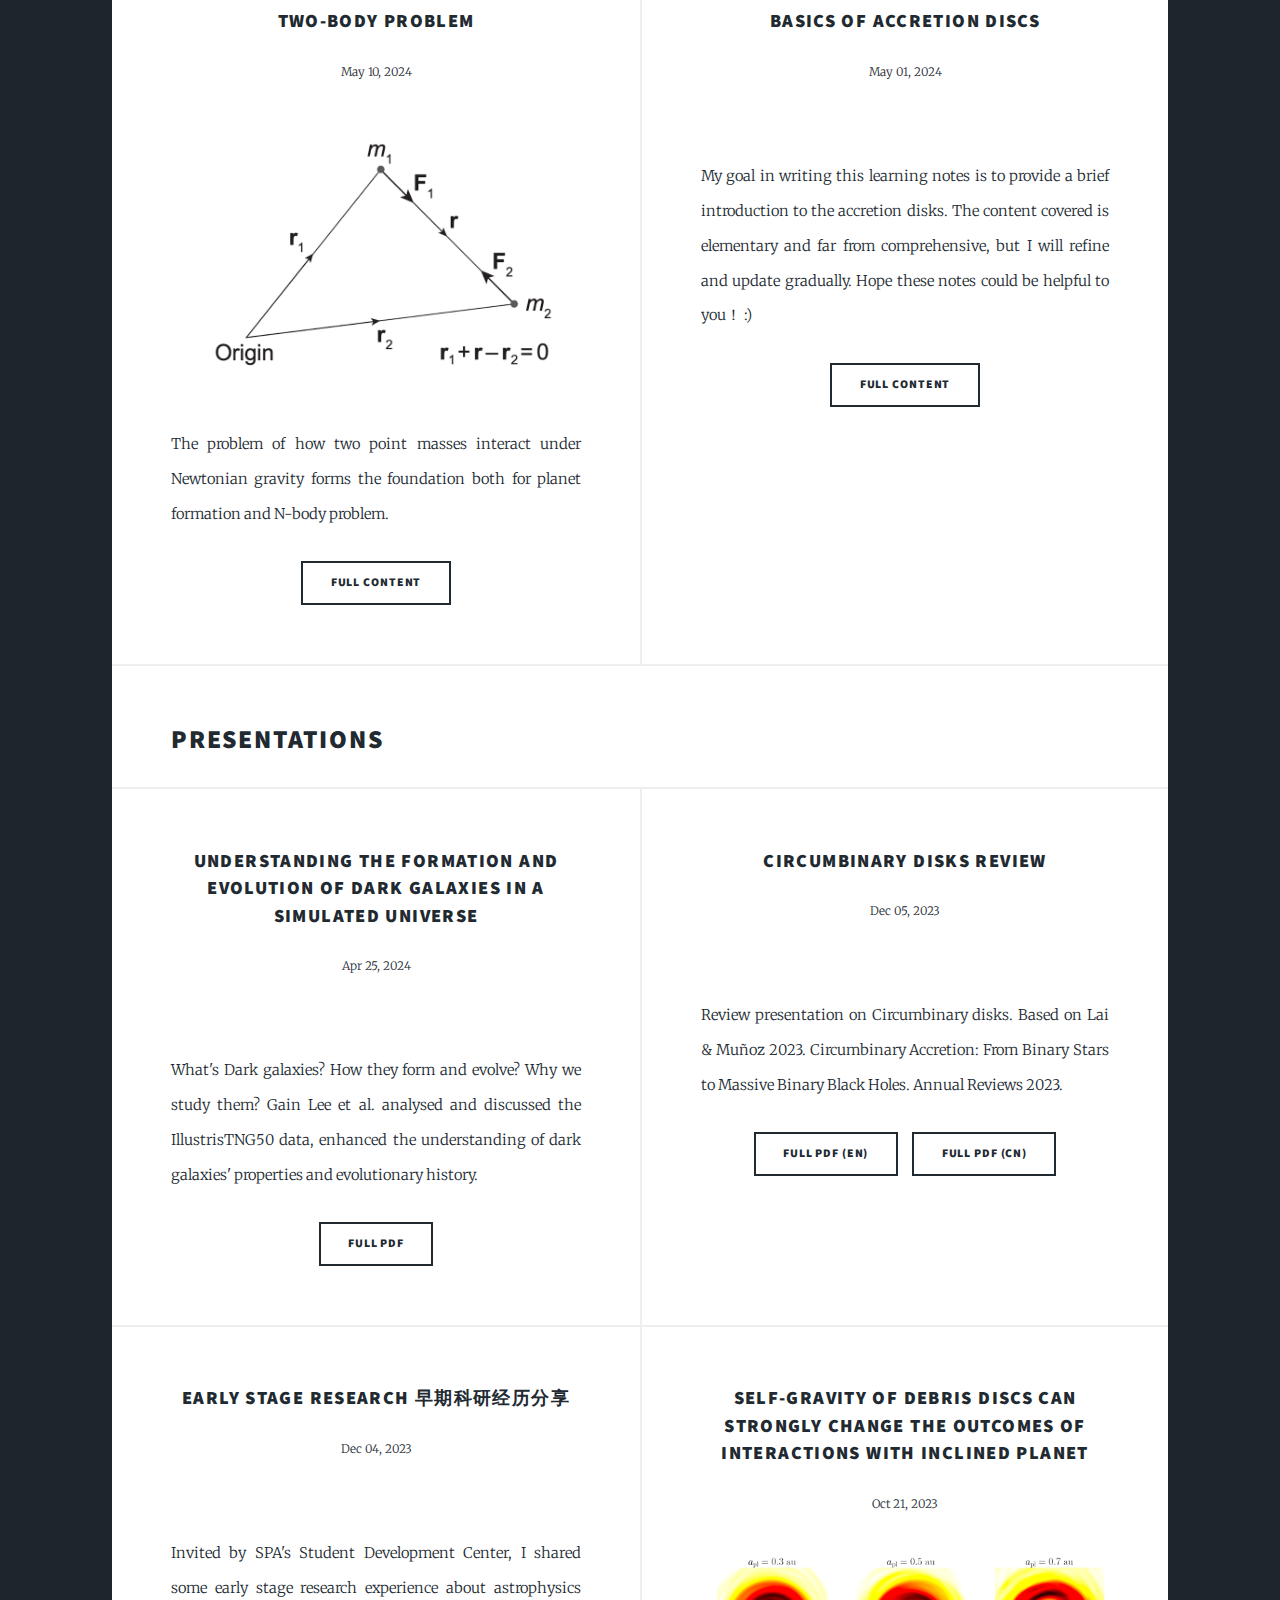
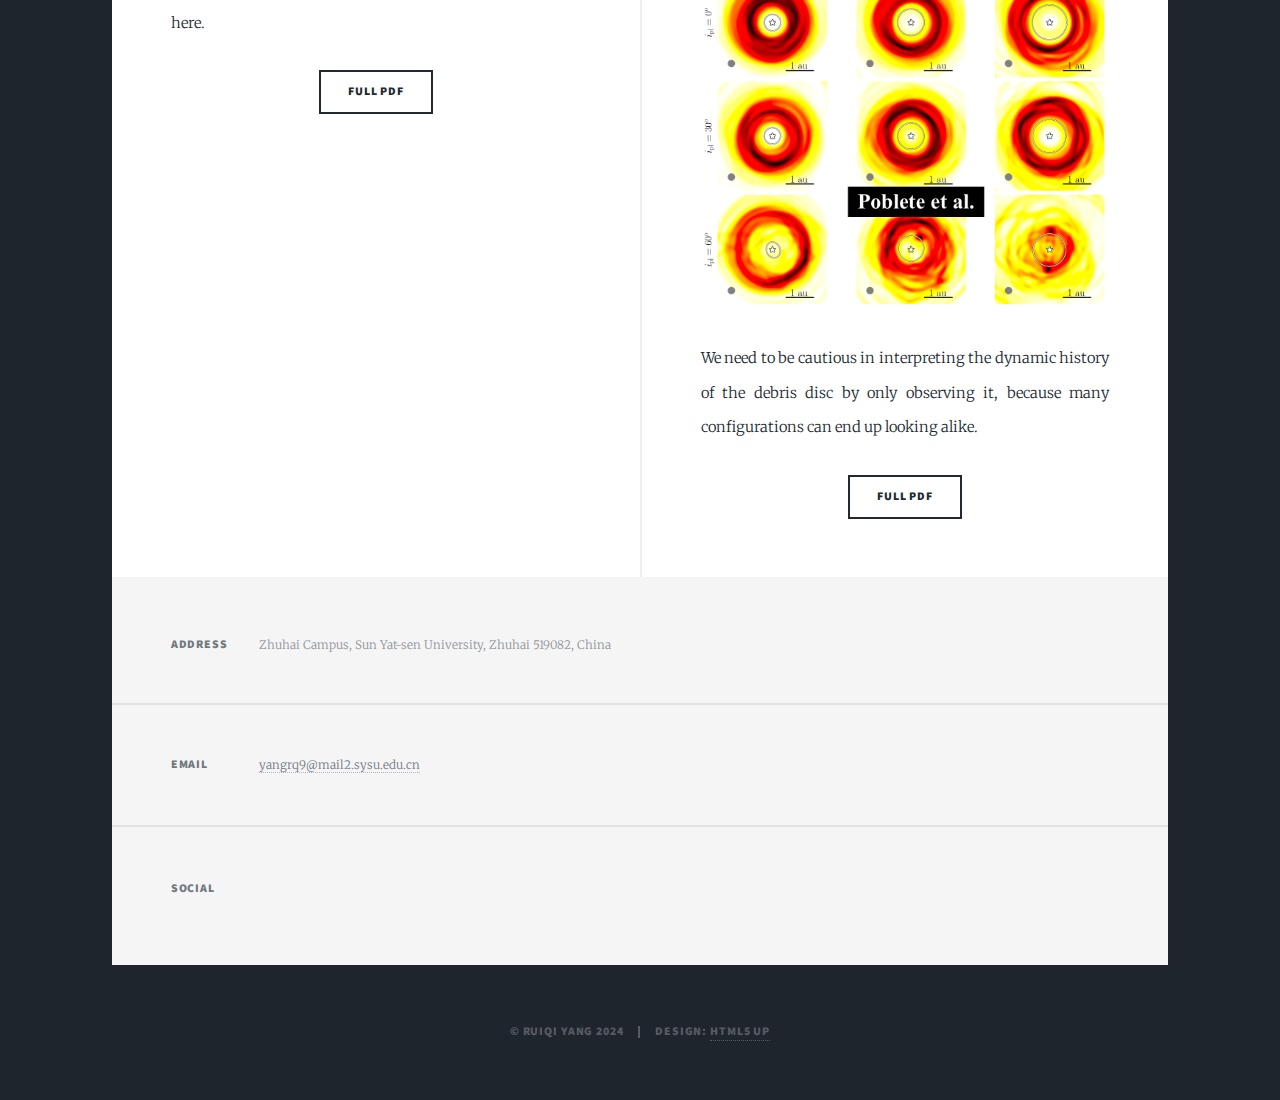
==== commit 9007f370: "1" ====
--- a/blog/blog.html
+++ b/blog/blog.html
@@ -61,6 +61,18 @@
 
 							<h2>Learning notes</h2>
 								<section class="posts">
+									<article>
+										<header>
+											<h3><a href="Accretion_Basics/accretion_basics.html">Two-Body problem</a></h3>
+											<span class="date">May 10, 2024</span>
+										</header>
+										<a href="Two-Body_Problem/two-body_problem.html" class="image fit"><img src="Two-Body_Problem/img/Two-body.png" alt="" /></a>
+										<p>The problem of how two point masses interact under Newtonian gravity forms the foundation both for planet formation and N-body problem.</p>
+										<ul class="actions special">
+											<li><a href="Two-Body_Problem/two-body_problem.html" class="button">Full Content</a></li>
+										</ul>
+									</article>
+
 									<article>
 										<header>
 											<h3><a href="Accretion_Basics/accretion_basics.html">Basics of Accretion Discs</a></h3>
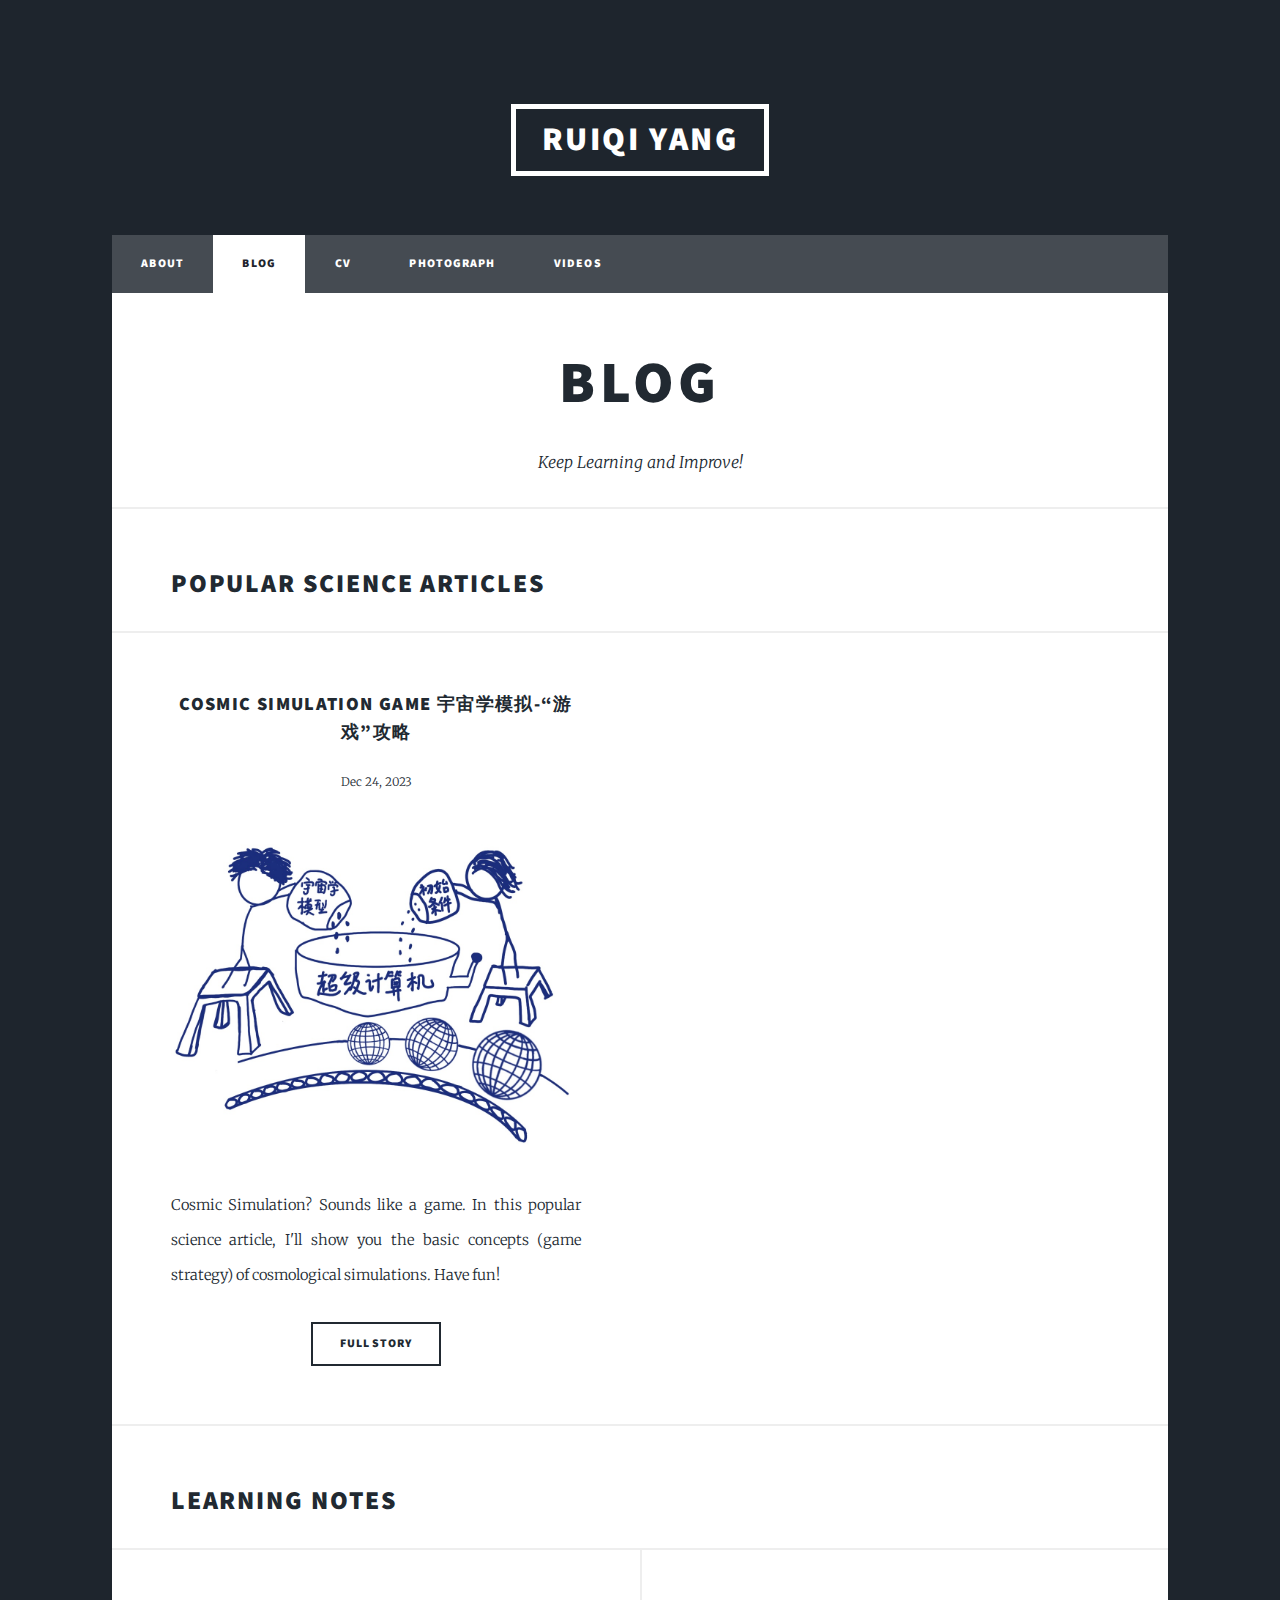
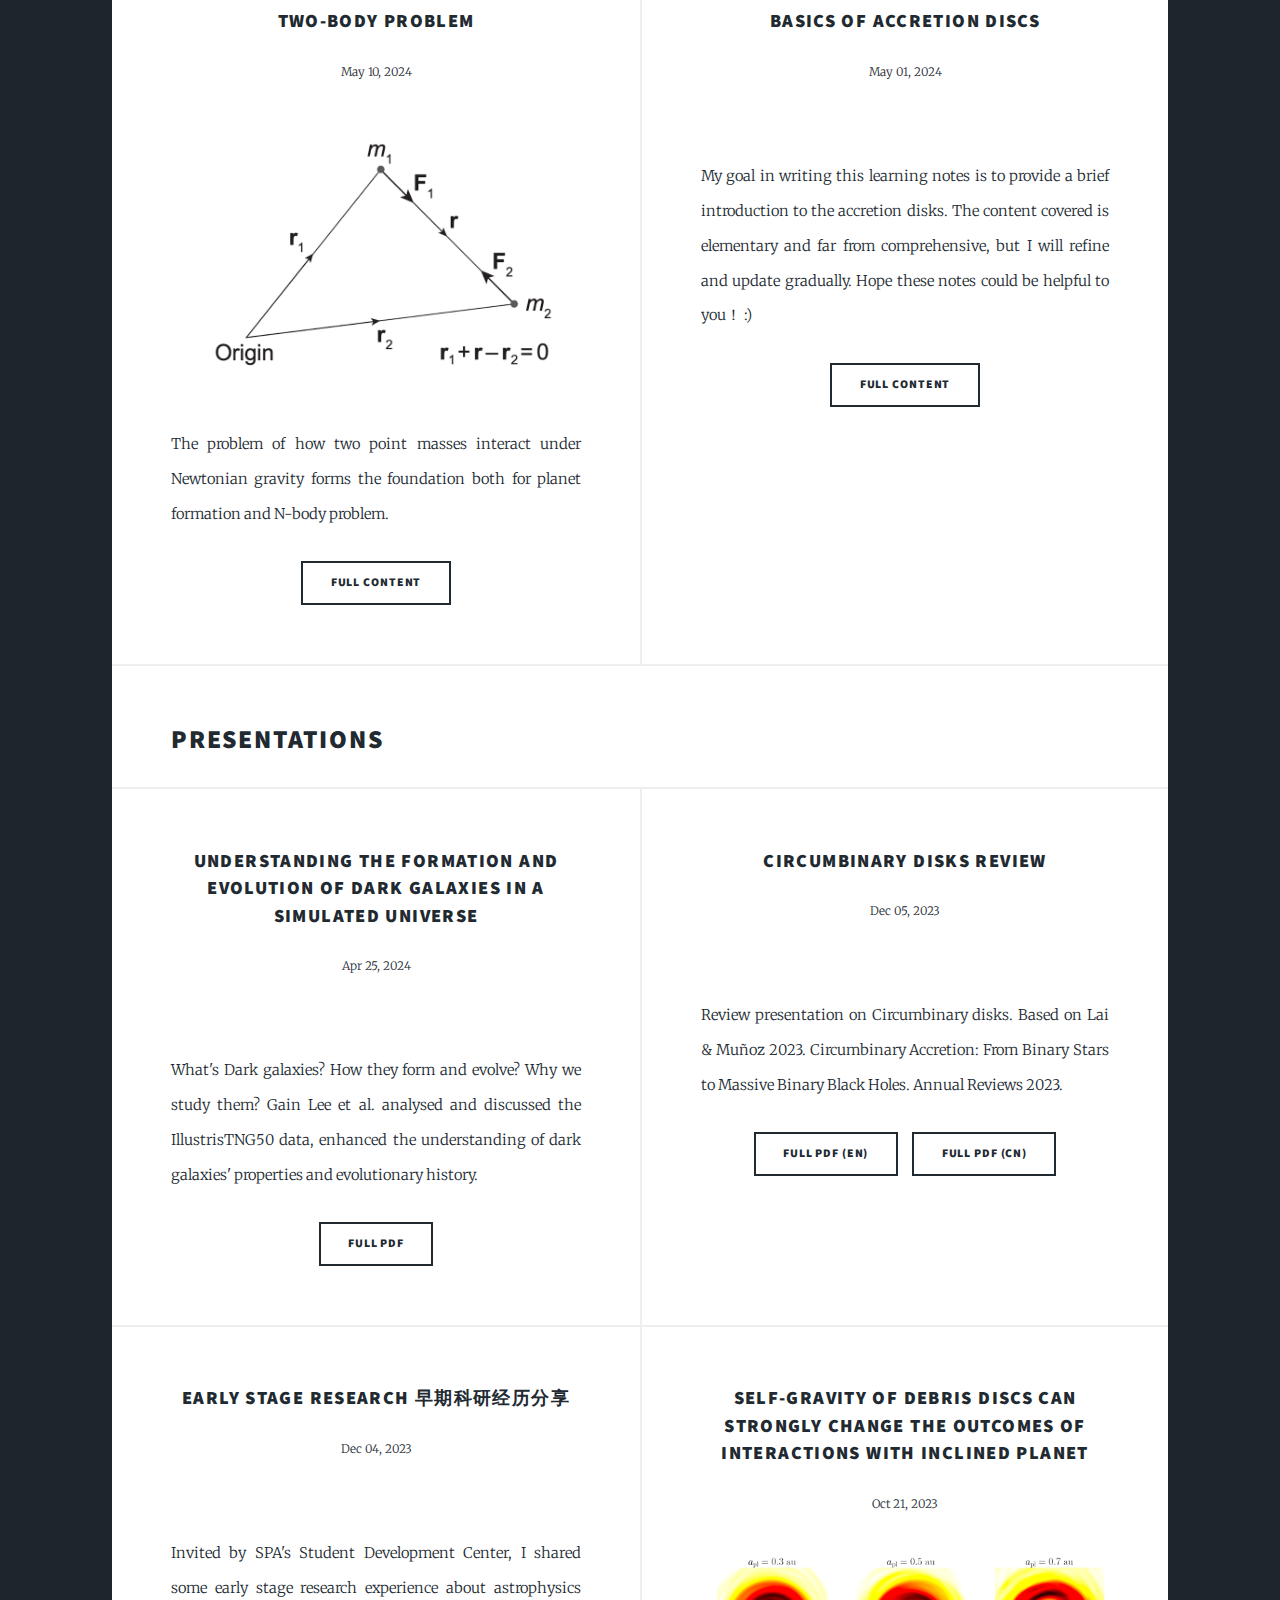
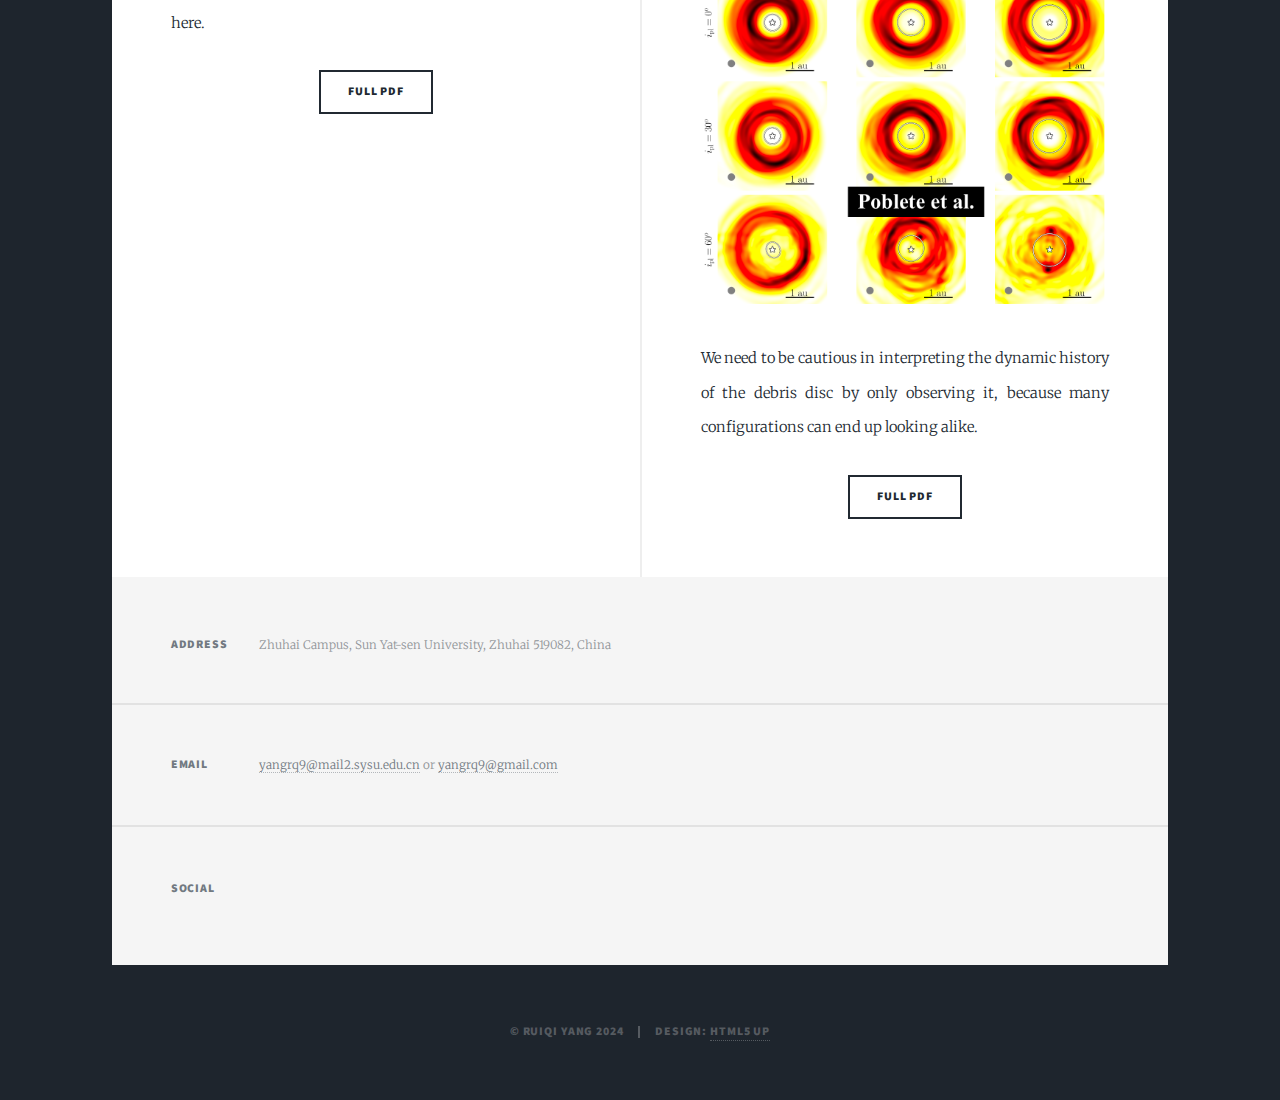
==== commit b610d799: "Simulation videos section updated" ====
--- a/blog/blog.html
+++ b/blog/blog.html
@@ -29,6 +29,7 @@
 							<li class="active"><a href="../blog/blog.html">Blog</a></li>
 							<li><a href="../CV/cv.html">CV</a></li>
 							<li><a href="../Photograph/photograph.html">Photograph</a></li>
+							<li><a href="../Videos/videos.html">Videos</a></li>
 						</ul>
 						<ul class="icons">
 							<li><a href="mailto:yangrq9@mail2.sysu.edu.cn" class="icon brands"><span class="label">E-Mail</span><i class="far fa-envelope"></i></a></li>
@@ -156,7 +157,7 @@
 							</section>
 							<section>
 								<h3>Email</h3>
-								<p><a href="mailto:yangrq9@mail2.sysu.edu.cn">yangrq9@mail2.sysu.edu.cn</a></p>
+								<p><a href="mailto:yangrq9@mail2.sysu.edu.cn">yangrq9@mail2.sysu.edu.cn</a> or <a href="mailto:yangrq9@gmail.com">yangrq9@gmail.com</a></p>
 							</section>
 							<section>
 								<h3>Social</h3>
--- a/assets/css/main.css
+++ b/assets/css/main.css
@@ -1,10 +1,10 @@
 @import url(fontawesome-all.min.css);
 @import url("https://fonts.googleapis.com/css?family=Merriweather:300,700,300italic,700italic|Source+Sans+Pro:900");
 
-/*
-	Massively by HTML5 UP
-	html5up.net | @ajlkn
-	Free for personal and commercial use under the CCA 3.0 license (html5up.net/license)
+/*
+	Massively by HTML5 UP
+	html5up.net | @ajlkn
+	Free for personal and commercial use under the CCA 3.0 license (html5up.net/license)
 */
 
 html, body, div, span, applet, object,
@@ -2676,6 +2676,94 @@
 			transform: scale(1.05);
 		}
 
+/* Video */
+
+    .video {
+        border: 0;
+        display: inline-block;
+        position: relative;
+    }
+
+    .video video {
+        display: block;
+    }
+
+    .video.left, .video.right {
+        max-width: 40%;
+    }
+
+    .video.left video, .video.right video {
+        width: 100%;
+    }
+
+    .video.left {
+        float: left;
+        margin: 0 2rem 2rem 0;
+        top: 0.75rem;
+    }
+
+    .video.right {
+        float: right;
+        margin: 0 0 2rem 2rem;
+        top: 0.75rem;
+    }
+
+    .video.fit {
+        display: block;
+        margin: 2.5rem 0;
+        width: 100%;
+    }
+
+    .video.fit:first-child {
+        margin-top: 0;
+    }
+
+    .video.fit video {
+        width: 100%;
+    }
+
+    .video.main {
+        display: block;
+        margin: 4rem 0;
+        width: 100%;
+    }
+
+    .video.main:first-child {
+        margin-top: 0;
+    }
+
+    .video.main video {
+        width: 100%;
+    }
+
+    @media screen and (max-width: 736px) {
+        .video.fit {
+            margin: 2rem 0;
+        }
+
+        .video.main {
+            margin: 2rem 0;
+        }
+    }
+
+    a.video {
+        overflow: hidden;
+    }
+
+    a.video video {
+        -moz-transition: -moz-transform 0.2s ease-out;
+        -webkit-transition: -webkit-transform 0.2s ease-out;
+        -ms-transition: -ms-transform 0.2s ease-out;
+        transition: transform 0.2s ease-out;
+    }
+
+    a.video:hover video {
+        -moz-transform: scale(1.05);
+        -webkit-transform: scale(1.05);
+        -ms-transform: scale(1.05);
+        transform: scale(1.05);
+    }
+
 /* Actions */
 
 	ul.actions {
